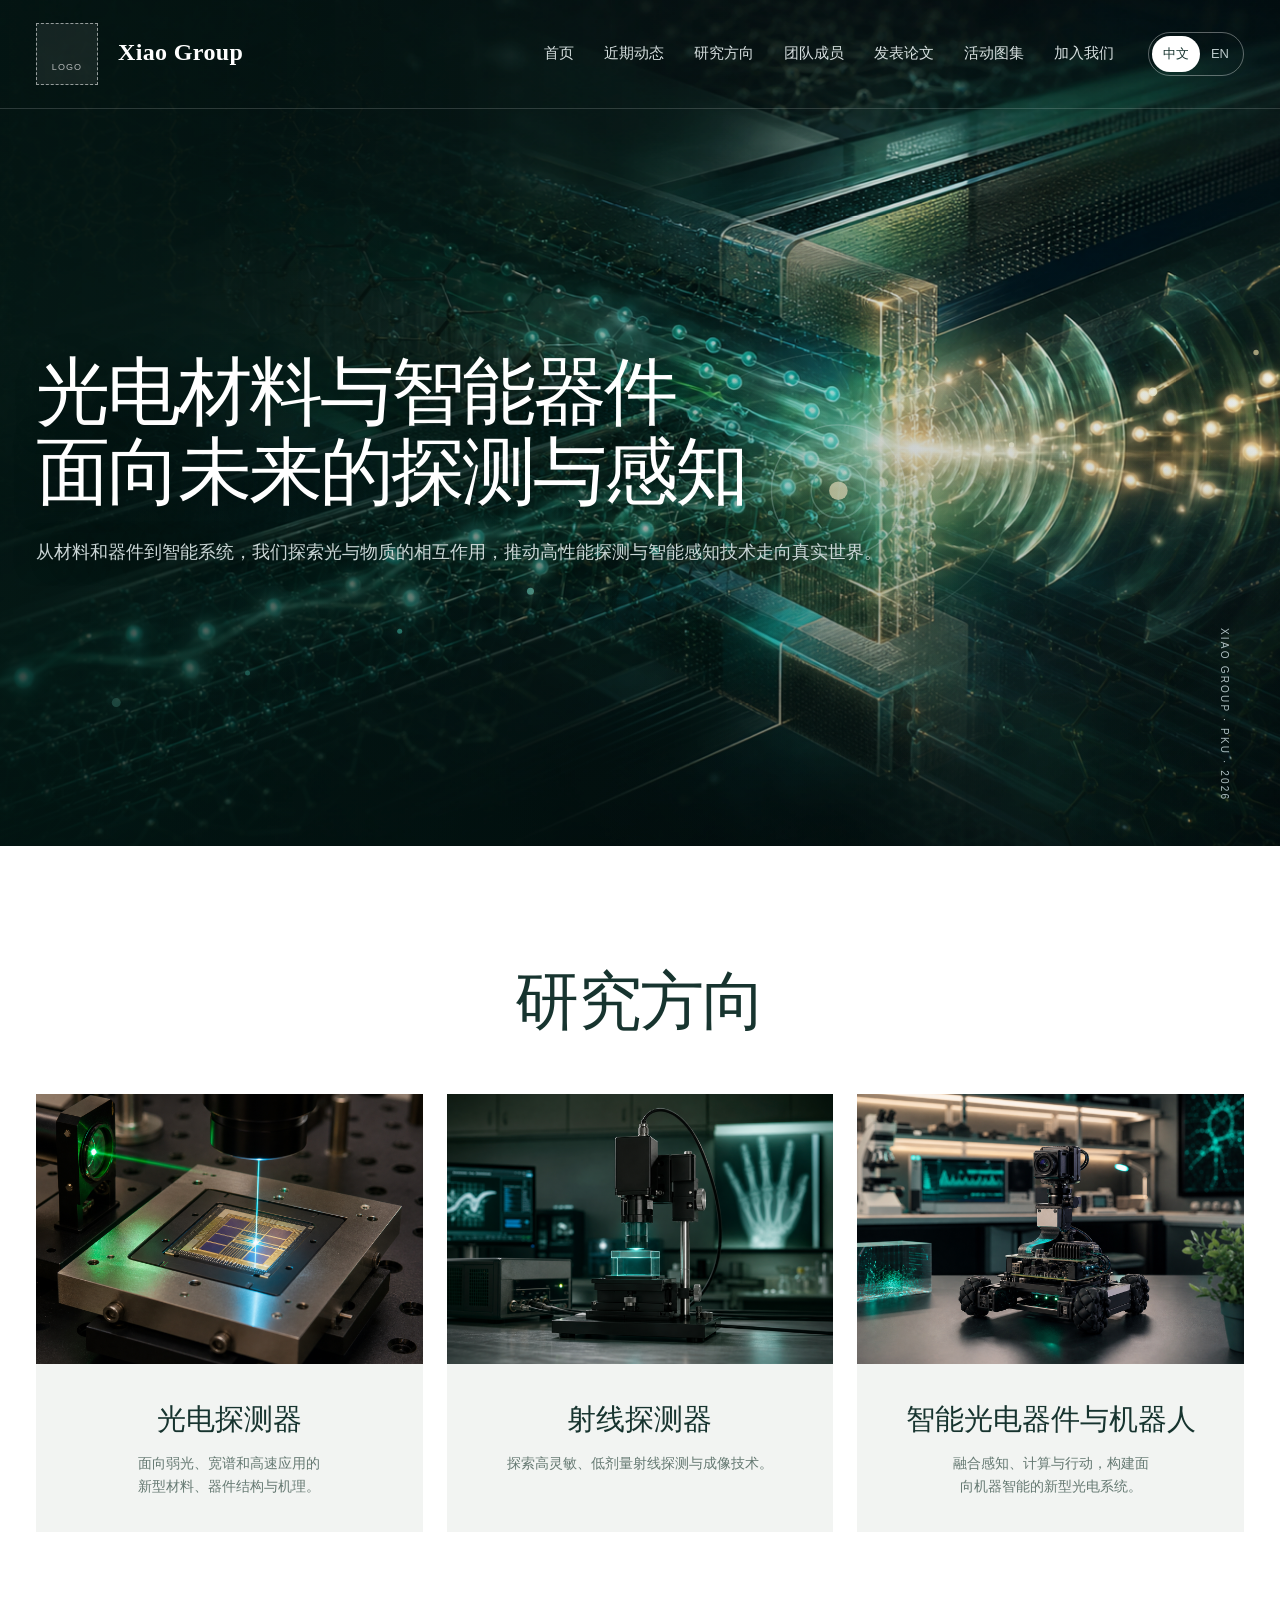
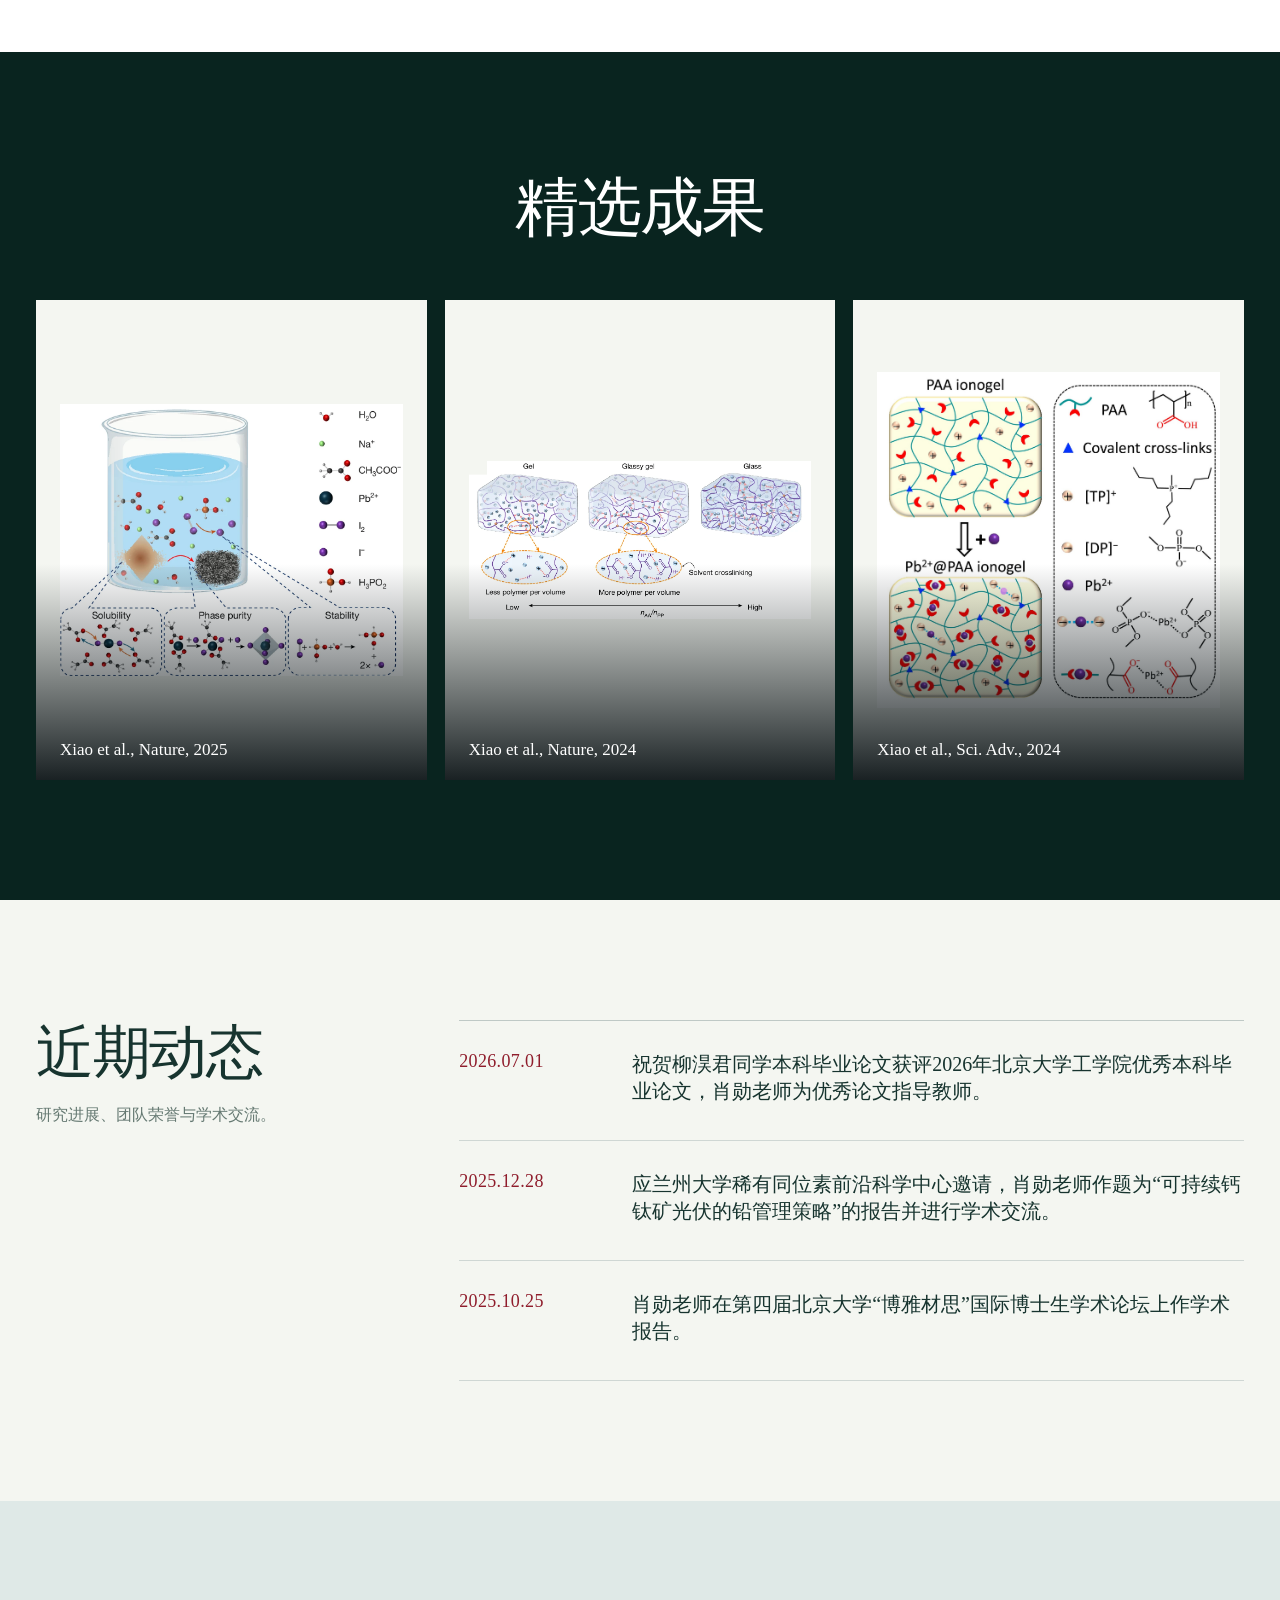
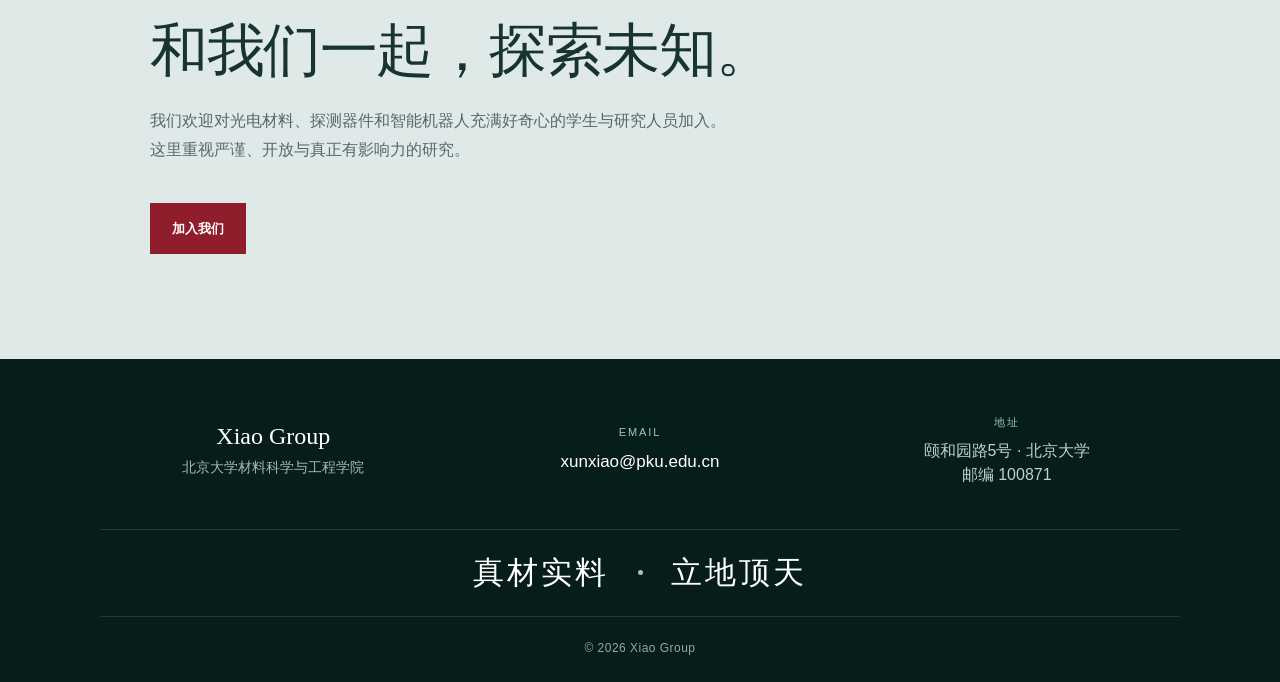
==== index.html @ c68e8c78 "Add files via upload Initial website publish" ====
<!doctype html>
<html lang="zh-CN" data-lang="zh">
<head>
  <meta charset="utf-8">
  <meta name="viewport" content="width=device-width, initial-scale=1">
  <meta name="description" content="北京大学肖勋课题组">
  <title>北京大学肖勋课题组｜Xiao Group</title>
  <link rel="stylesheet" href="style.css">
</head>
<body class="home-page">
  <section class="hero" id="home">
    <div class="energy-hero" aria-hidden="true">
      <div class="energy-hero-bg"></div>
      <canvas class="energy-animation" id="energyAnimation"></canvas>
    </div>
    <header><div class="wrap nav">
      <a class="brand" href="#home"><span class="mark">X</span><span><strong>Xiao Group</strong><small>Peking University</small></span></a>
      <nav id="nav" aria-label="主导航"></nav>
      <div class="lang" role="group" aria-label="语言选择"><button type="button" data-language="zh">中文</button><button type="button" data-language="en">EN</button></div>
    </div></header>
    <div class="wrap hero-content"><div><h1 id="heroTitle"></h1><p class="hero-copy" id="heroCopy"></p></div></div>
    <span class="hero-index">XIAO GROUP · PKU · 2026</span>
  </section>

  <main>
    <section class="section research" id="research"><div class="wrap"><div class="section-head"><h2 id="researchHeading"></h2></div><div class="research-grid" id="researchGrid"></div></div></section>
    <section class="section featured" id="publications"><div class="wrap"><div class="section-head"><h2 id="publicationHeading"></h2></div><div class="paper-grid" id="paperGrid"></div></div></section>
    <section class="section news" id="news"><div class="wrap news-layout"><div><h2 id="newsHeading"></h2><p class="muted" id="newsIntro"></p></div><div class="news-list" id="newsList"></div></div></section>
    <section class="join" id="join"><div class="wrap join-inner"><h2 id="joinHeading"></h2><p id="joinCopy"></p><a class="button red" href="join.html" id="joinLink"></a></div></section>
  </main>

  <footer id="contact"></footer>
  <script src="content.js"></script>
  <script src="main.js"></script>
  <script src="energy-flow.js"></script>
</body>
</html>
---- style.css ----
:root{--ink:#17342f;--muted:#657972;--paper:#f4f6f1;--white:#fff;--red:#8f1d2c;--cyan:#9ac9b9;--line:#d4ded8;--dark:#09241f;--serif:"Noto Serif SC","Songti SC",Georgia,serif;--sans:Inter,"Helvetica Neue","Noto Sans SC","Microsoft YaHei",sans-serif}
*{box-sizing:border-box}html{scroll-behavior:smooth}body{margin:0;background:var(--paper);color:var(--ink);font-family:var(--sans);line-height:1.65}a{color:inherit;text-decoration:none}button{font:inherit}img{display:block;width:100%}.wrap{width:min(1380px,calc(100% - 96px));margin:auto}.hero{min-height:94vh;color:#fff;position:relative;display:flex;flex-direction:column;overflow:hidden;background:var(--dark)}.hero:before{content:"";position:absolute;inset:0;background:linear-gradient(90deg,rgba(3,12,15,.96),rgba(3,12,15,.7) 45%,rgba(3,12,15,.16) 78%),linear-gradient(0deg,rgba(3,12,15,.65),transparent 54%),url("assets/index-bg.jpg") center/cover no-repeat;transform:scale(1.02)}header{position:relative;z-index:3;border-bottom:1px solid rgba(255,255,255,.16)}.nav{height:92px;display:flex;align-items:center;gap:38px}.brand{margin-right:auto;display:flex;align-items:center;gap:14px}.mark{width:40px;height:40px;border:1px solid rgba(255,255,255,.5);display:grid;place-items:center;font:700 18px var(--serif)}.brand strong{font:600 20px var(--serif)}.brand small{display:block;font-size:10px;letter-spacing:.2em;color:#b9c8ca;text-transform:uppercase}nav{display:flex;gap:24px}nav a{font-size:13px;color:#d8e1e1}.lang{display:flex;border:1px solid rgba(255,255,255,.35);border-radius:30px;padding:3px}.lang button{border:0;background:none;color:#bac9ca;padding:6px 10px;border-radius:30px;cursor:pointer;font-size:12px}.lang button.active{background:#fff;color:var(--ink)}:focus-visible{outline:3px solid var(--cyan);outline-offset:3px}.hero-content{position:relative;z-index:2;flex:1;display:flex;align-items:center;padding:80px 0 105px}.eyebrow,.kicker{text-transform:uppercase;letter-spacing:.2em;font-size:11px;color:var(--cyan);font-weight:700}h1{font:500 clamp(54px,6vw,98px)/1.04 var(--serif);letter-spacing:-.04em;margin:24px 0;max-width:1000px}.hero-copy{max-width:650px;color:#cbd7d7;font-size:17px}.actions{display:flex;gap:28px;align-items:center;margin-top:40px}.button{display:inline-flex;padding:15px 22px;font-size:13px;font-weight:700}.button.light{background:#fff;color:var(--ink)}.button.red{background:var(--red);color:#fff}.text-link{font-size:13px;border-bottom:1px solid}.hero-index{position:absolute;right:48px;bottom:45px;z-index:2;writing-mode:vertical-rl;font-size:10px;letter-spacing:.22em;color:#aebfc1}.section{padding:120px 0}.section-head{display:grid;grid-template-columns:1fr 2fr;gap:70px;margin-bottom:55px}.section-head h2,.news h2,.join h2{font:500 clamp(38px,4.5vw,66px)/1.14 var(--serif);letter-spacing:-.025em;margin:0}.research{background:#fff}.research-grid{display:grid;grid-template-columns:repeat(3,1fr);gap:22px}.research-card{background:#f2f4f2;overflow:hidden}.research-card img{height:230px;object-fit:cover;transition:transform .45s}.research-card:hover img{transform:scale(1.04)}.research-card div{padding:28px}.research-card span{font-size:12px;color:var(--red)}.research-card h3{font:500 25px var(--serif);margin:15px 0 10px}.research-card p{color:var(--muted);font-size:14px}.featured{background:#0b1b20;color:#fff}.paper-grid{display:flex;gap:18px;height:480px}.paper{position:relative;flex:1;min-width:0;overflow:hidden;background:#15272c;transition:flex .55s cubic-bezier(.2,.7,.2,1)}.paper:hover,.paper:focus{flex:1.75}.paper img{height:100%;object-fit:cover;transition:transform .55s,filter .55s;filter:saturate(.78)}.paper:hover img,.paper:focus img{transform:scale(1.055);filter:saturate(1)}.paper:after{content:"";position:absolute;inset:55% 0 0;background:linear-gradient(transparent,rgba(2,10,13,.9))}.paper p{position:absolute;z-index:2;left:24px;right:24px;bottom:20px;margin:0;font:500 17px var(--serif);color:#fff}.news{background:var(--paper)}.news-layout{display:grid;grid-template-columns:.82fr 1.6fr;gap:100px}.muted,.news-item p{color:var(--muted)}.news-list{border-top:1px solid #bfc9c6}.news-item{display:grid;grid-template-columns:145px 1fr 24px;gap:28px;padding:30px 0;border-bottom:1px solid #cfd7d4}.news-item time{color:var(--red);font:500 22px var(--serif);letter-spacing:.02em}.news-item h3{font:500 20px var(--serif);margin:0 0 5px}.news-item p{margin:0;font-size:13px}.join{background:#dfe9e7}.join-inner{padding:105px 0;max-width:980px;margin:auto}.join h2{margin:12px 0 22px}.join-inner>p:not(.kicker){max-width:760px;color:#53696d}.join .button{margin-top:22px}footer{background:#061216;color:#aebdbf;padding:60px 0 30px}.footer-grid{display:grid;grid-template-columns:1.4fr 1fr;gap:80px}.footer-grid h3{color:#fff;font:500 22px var(--serif)}.footer-bottom{border-top:1px solid #243337;margin-top:45px;padding-top:22px;font-size:11px}
@media(max-width:1050px){.wrap{width:min(100% - 44px,900px)}nav a{display:none}.section-head,.news-layout{grid-template-columns:1fr;gap:24px}.research-grid{grid-template-columns:1fr}.paper-grid{height:auto;display:grid;grid-template-columns:1fr}.paper{height:380px}.join-inner{width:min(100% - 44px,900px)}.hero-index{display:none}}
@media(max-width:650px){.wrap{width:calc(100% - 34px)}.brand small{display:none}.brand strong{font-size:16px}.mark{width:34px;height:34px}h1{font-size:46px}.section{padding:78px 0}.research-card img{height:200px}.news-item{grid-template-columns:95px 1fr}.news-item>span{display:none}.news-item time{font-size:18px}.footer-grid{grid-template-columns:1fr}.join-inner{width:calc(100% - 34px);padding:78px 0}}
@media(prefers-reduced-motion:reduce){*{scroll-behavior:auto!important;transition:none!important}}

/* Shared inner pages */
[data-en]{display:none}html[data-lang="en"] [data-zh]{display:none}html[data-lang="en"] [data-en]{display:initial}.inner-header{background:var(--dark);color:#fff;border-bottom:1px solid rgba(255,255,255,.13)}.page-hero{min-height:520px;color:#fff;display:flex;align-items:end;padding:100px 0 85px;background:linear-gradient(90deg,rgba(4,27,23,.96),rgba(4,27,23,.58)),var(--hero-image) center/cover}.page-hero h1{font-size:clamp(62px,8vw,120px);margin:15px 0}.page-hero p:last-child{max-width:700px;color:#d3dfd9;font-size:17px}.research-hero{--hero-image:url('assets/research-bg.jpg')}.members-hero{--hero-image:url('assets/xx.jpg')}.publications-hero{--hero-image:url('assets/papers-bg.jpg')}.research-detail{background:#fff}.research-detail article{display:grid;grid-template-columns:1fr 1fr;min-height:620px}.research-detail article:nth-child(even) .detail-image{order:2}.detail-image{overflow:hidden}.detail-image img{height:100%;object-fit:cover;transition:transform .6s}.research-detail article:hover img{transform:scale(1.035)}.detail-copy{padding:90px clamp(45px,8vw,135px);display:flex;flex-direction:column;justify-content:center}.detail-copy>span{color:var(--red);font-size:12px}.detail-copy h2{font:500 clamp(34px,4vw,58px)/1.12 var(--serif);margin:18px 0}.detail-copy p,.detail-copy li{color:var(--muted)}.detail-copy ul{padding-left:19px}.simple-footer{background:var(--dark);color:#b7c7c1;padding:34px 0;font-size:12px}.people-section,.publications-section{padding:110px 0;background:var(--paper)}.pi-card{margin-top:25px;display:grid;grid-template-columns:360px 1fr;background:#fff}.pi-card img{height:430px;object-fit:cover}.pi-card>div{padding:65px}.pi-card h2{font:500 43px var(--serif);margin:0}.pi-card h2 small{font-size:21px;color:var(--muted)}.pi-card .role{color:var(--red)}.people-group{margin-top:110px}.section-head.compact{margin-bottom:35px}.member-grid{display:grid;grid-template-columns:repeat(3,1fr);gap:22px}.member-card{background:#fff;padding-bottom:25px}.portrait-placeholder{height:260px;background:linear-gradient(145deg,#bdd0c7,#6f9285);display:grid;place-items:center;color:#fff;font:500 60px var(--serif)}.member-card h3,.member-card p{margin-left:25px;margin-right:25px}.member-card h3{font:500 23px var(--serif);margin-bottom:2px}.member-card p{color:var(--muted);margin-top:0}.pub-toolbar{display:flex;align-items:center;justify-content:space-between;border-bottom:1px solid var(--line);padding-bottom:24px;margin-bottom:20px}.year-button{border:0;background:transparent;padding:8px 11px;color:var(--muted);cursor:pointer}.year-button.active{background:var(--dark);color:#fff}.publication-row{display:grid;grid-template-columns:42px 150px 1fr 35px;gap:28px;align-items:center;padding:28px 0;border-bottom:1px solid var(--line)}.publication-row>span{color:var(--muted);font-size:12px}.publication-row img{height:105px;object-fit:cover;background:#fff}.publication-row h2{font:500 20px/1.4 var(--serif);margin:4px 0}.publication-row p{font-size:12px;color:var(--muted);margin:3px 0}.publication-row .pub-journal{color:var(--red);text-transform:none}.pub-arrow{font-size:22px}
@media(max-width:900px){.research-detail article{grid-template-columns:1fr}.research-detail article:nth-child(even) .detail-image{order:0}.detail-image{height:380px}.pi-card{grid-template-columns:1fr}.pi-card img{height:390px}.member-grid{grid-template-columns:1fr 1fr}.publication-row{grid-template-columns:35px 110px 1fr}.pub-arrow{display:none}}
@media(max-width:600px){.page-hero{min-height:430px;padding:70px 0 50px}.page-hero h1{font-size:58px}.detail-copy{padding:55px 24px}.detail-image{height:280px}.pi-card>div{padding:35px 25px}.member-grid{grid-template-columns:1fr}.publication-row{grid-template-columns:1fr}.publication-row>span{display:none}.publication-row img{height:190px}.pub-toolbar{align-items:flex-start;gap:15px;flex-direction:column}}

.pi-card,.member-card{transition:transform .3s,box-shadow .3s}.pi-card:hover,.member-card:hover{transform:translateY(-4px);box-shadow:0 18px 45px rgba(9,36,31,.12)}.profile-link{display:block;margin:18px 25px 0;color:var(--red);font-size:12px}.pi-card .profile-link{margin-left:0}.profile-page{min-height:75vh;background:var(--paper);padding:55px 0 110px}.back-link{display:inline-block;margin-bottom:45px;color:var(--muted);font-size:13px}.profile-lead{display:grid;grid-template-columns:420px 1fr;background:#fff;min-height:520px}.profile-lead>div:first-child>img,.profile-placeholder{height:100%;min-height:520px;object-fit:cover}.profile-placeholder{display:grid;place-items:center;background:linear-gradient(145deg,#bdd0c7,#577d70);color:#fff;font:500 90px var(--serif)}.profile-lead>div:last-child{padding:85px;display:flex;flex-direction:column;justify-content:center}.profile-lead h1{color:var(--ink);font-size:clamp(55px,7vw,95px);margin:12px 0 0}.profile-en{font:500 25px var(--serif);color:var(--muted);margin:0 0 30px}.profile-role{color:var(--red)}.profile-sections{margin-top:35px}.profile-sections article{display:grid;grid-template-columns:70px 260px 1fr;gap:30px;padding:48px 0;border-bottom:1px solid var(--line)}.profile-sections article>span{font-size:12px;color:var(--red)}.profile-sections h2{font:500 26px var(--serif);margin:0}.profile-sections article>div{color:var(--muted)}
@media(max-width:850px){.profile-lead{grid-template-columns:1fr}.profile-lead>div:first-child>img,.profile-placeholder{height:420px;min-height:0}.profile-lead>div:last-child{padding:50px}.profile-sections article{grid-template-columns:45px 1fr}.profile-sections article>div{grid-column:2}}
@media(max-width:550px){.profile-lead>div:last-child{padding:35px 24px}.profile-lead h1{font-size:55px}.profile-sections article{grid-template-columns:1fr;gap:10px}.profile-sections article>div{grid-column:auto}}

/* Publications */
.year-jump{position:sticky;top:0;z-index:8;display:flex!important;justify-content:flex-end;gap:8px;flex-wrap:wrap;padding:18px 0 22px;margin-bottom:55px;background:rgba(244,246,241,.95);backdrop-filter:blur(10px);border-bottom:1px solid var(--line)}.year-jump a{display:block!important;padding:8px 13px;color:var(--muted);font-size:15px;font-weight:500}.year-jump a:hover,.year-jump a:focus-visible{background:var(--dark);color:#fff}.publication-year{scroll-margin-top:95px;margin-bottom:100px}.publication-year>header{display:flex;align-items:end;justify-content:flex-start;padding-bottom:22px;border-bottom:2px solid var(--ink)}.publication-year>header h2{font:500 clamp(38px,5vw,62px)/1 var(--serif);margin:0;color:var(--ink)}.publication-row{display:grid;grid-template-columns:minmax(320px,430px) 1fr;gap:52px;align-items:center;min-height:360px;margin:18px 0;padding:34px;border:1px solid transparent;background:transparent;transition:transform .28s,box-shadow .28s,background .28s,border-color .28s}.publication-row:hover,.publication-row:focus-visible{transform:translateY(-6px) scale(1.012);background:rgba(255,255,255,.55);border-color:var(--line);box-shadow:0 22px 55px rgba(9,36,31,.12)}.publication-image{height:320px;min-width:0;padding:10px;display:flex;align-items:center;justify-content:center;background:var(--paper)}.publication-image img{display:block;width:100%;height:100%;max-width:100%;max-height:100%;margin:0;object-fit:scale-down;object-position:center}.publication-copy{align-self:center}.publication-row h2{font:500 26px/1.42 var(--serif);margin:0 0 20px}.publication-row .pub-authors{font-size:14px;line-height:1.8;color:var(--muted);margin:0 0 14px}.publication-row .pub-journal{font-size:14px;color:var(--red);font-weight:600;margin:0}
.scholar-summary{display:grid;grid-template-columns:250px minmax(0,720px);justify-content:center;align-items:stretch;gap:34px;padding:48px 0;margin-bottom:10px;border-bottom:1px solid var(--line)}.scholar-summary>a{min-height:82px;padding:20px 24px;background:var(--dark);color:#fff;font:500 23px/1.25 var(--serif);display:flex;align-items:center;justify-content:space-between;white-space:nowrap;transition:transform .25s,background .25s}.scholar-summary>a:hover,.scholar-summary>a:focus-visible{transform:translateY(-4px);background:#123b33}.scholar-summary>a span{color:var(--cyan);font-size:18px;transition:transform .25s}.scholar-summary>a:hover span{transform:translate(4px,-4px)}.scholar-metrics{display:grid;grid-template-columns:repeat(3,max-content);justify-content:center;align-items:center;gap:8px}.scholar-metrics p{min-height:82px;margin:0;padding:14px 22px;display:flex;align-items:baseline;justify-content:flex-start;gap:12px}.scholar-metrics strong{font:600 clamp(22px,2.2vw,31px) var(--sans);color:var(--red);letter-spacing:-.03em}.scholar-metrics span{font:500 clamp(18px,2vw,26px) var(--serif);color:var(--ink);text-transform:lowercase}
@media(max-width:950px){.publication-row{grid-template-columns:280px 1fr;gap:32px}.publication-image{height:280px}}
@media(max-width:850px){.scholar-summary{grid-template-columns:220px 1fr;gap:18px}.scholar-metrics p{padding:12px}}
@media(max-width:650px){.year-jump{justify-content:flex-start;position:static}.publication-year{scroll-margin-top:20px}.publication-row{grid-template-columns:1fr;padding:22px;margin:12px 0}.publication-row:hover,.publication-row:focus-visible{transform:translateY(-3px)}.publication-image{height:310px;padding:8px}.publication-row h2{font-size:20px}.scholar-summary{grid-template-columns:1fr}.scholar-summary>a{min-height:72px}.scholar-metrics{grid-template-columns:repeat(3,1fr);gap:5px}.scholar-metrics p{min-height:72px;padding:10px;justify-content:center}}

/* Group life gallery */
.gallery-hero{--hero-image:url('assets/index-bg.jpg')}.gallery-section{padding:110px 0 130px;background:var(--paper)}.gallery-grid{display:grid;grid-template-columns:repeat(3,minmax(0,1fr));gap:65px 26px}.gallery-card{min-width:0}.gallery-photo{aspect-ratio:4/3;position:relative;overflow:hidden;display:flex;align-items:flex-end;padding:24px;background:linear-gradient(145deg,#365f55,#9bb8aa);transition:transform .45s}.gallery-photo:before{content:"";position:absolute;width:58%;height:58%;right:-8%;top:-10%;border-radius:50%;background:rgba(255,255,255,.13)}.gallery-photo:after{content:"";position:absolute;width:38%;height:38%;left:10%;bottom:12%;border:1px solid rgba(255,255,255,.24);transform:rotate(18deg)}.gallery-photo span{position:relative;z-index:2;color:rgba(255,255,255,.72);font-size:10px;letter-spacing:.22em}.tone-2{background:linear-gradient(145deg,#183d37,#6d978a)}.tone-3{background:linear-gradient(145deg,#7e302e,#c68c70)}.tone-4{background:linear-gradient(145deg,#2e4b46,#a2aea4)}.tone-5{background:linear-gradient(145deg,#6c795a,#b8b596)}.tone-6{background:linear-gradient(145deg,#1d4741,#789f93)}.gallery-card:hover .gallery-photo{transform:translateY(-5px)}.gallery-copy{padding:25px 4px 0}.gallery-copy time{font-size:10px;letter-spacing:.18em;color:var(--red)}.gallery-copy h2{font:500 25px/1.3 var(--serif);margin:10px 0}.gallery-copy p{margin:0;color:var(--muted);font-size:14px;line-height:1.75}
@media(max-width:900px){.gallery-grid{grid-template-columns:repeat(2,1fr)}}
@media(max-width:600px){.gallery-section{padding:75px 0 95px}.gallery-grid{grid-template-columns:1fr;gap:50px}.gallery-copy h2{font-size:23px}}

/* Join us */
.page-hero.join-hero{background-color:#0b2a24;background-image:linear-gradient(90deg,rgba(4,27,23,.6) 0%,rgba(4,27,23,.32) 43%,rgba(4,27,23,.04) 72%,transparent 100%),url('assets/join-boya-hero-v3.png');background-size:cover;background-position:center;background-repeat:no-repeat}.recruit-brief{padding:95px 0;background:var(--paper)}.recruit-layout{display:grid;grid-template-columns:.82fr 1.45fr;gap:95px}.recruit-layout aside h2,.join-details h2{font:500 clamp(35px,4vw,56px)/1.18 var(--serif);margin:15px 0 20px}.recruit-layout aside>p:last-of-type{color:var(--muted)}.compact-values{display:flex;flex-wrap:wrap;gap:9px;margin-top:30px}.compact-values span{padding:9px 14px;background:#e2ebe6;border:1px solid #c9d8d1;color:var(--ink);font:500 14px var(--serif);transition:background .2s,border-color .2s}.compact-values span:hover{background:#d4e3dc;border-color:#acc4b9}.position-list{border-top:2px solid var(--ink)}.position-list article{display:grid;grid-template-columns:55px 1fr;gap:20px;padding:30px 0;border-bottom:1px solid var(--line)}.position-list article>span{font-size:11px;color:var(--red)}.position-list h3{font:500 25px var(--serif);margin:0 0 8px}.position-list p{margin:0;color:var(--muted);font-size:14px}.join-details{padding:90px 0;background:#fff}.details-layout{display:grid;grid-template-columns:1fr 1fr;gap:90px}.join-details ul,.join-details ol{margin:30px 0 0;padding:0;list-style:none;border-top:1px solid var(--line)}.join-details li{padding:16px 0;border-bottom:1px solid var(--line);color:var(--muted)}
@media(max-width:900px){.recruit-layout,.details-layout{grid-template-columns:1fr;gap:50px}}
@media(max-width:600px){.recruit-brief,.join-details{padding:70px 0}.compact-values{gap:7px}.compact-values span{padding:8px 12px;font-size:13px}}
.hero-credit{position:absolute;right:18px;bottom:12px;color:rgba(255,255,255,.62);font-size:9px;letter-spacing:.06em;z-index:2}

/* News archive */
.news-hero{--hero-image:url('assets/index-bg.jpg')}.news-archive{padding:95px 0 130px;background:var(--paper)}.archive-head{display:flex;align-items:center;justify-content:space-between;padding-bottom:24px;border-bottom:2px solid var(--ink)}.archive-head p{margin:0}.archive-head>p:last-child{font-size:12px;color:var(--muted)}.archive-list article{display:grid;grid-template-columns:145px 1fr;gap:55px;padding:36px 0;border-bottom:1px solid var(--line);transition:padding .25s,background .25s}.archive-list article:hover{padding-left:18px;padding-right:18px;background:rgba(255,255,255,.5)}.archive-list time{display:flex;align-items:baseline;gap:12px;color:var(--red)}.archive-list time b{font:500 39px var(--serif)}.archive-list time span{font-size:11px;letter-spacing:.08em}.archive-list h2{font:500 clamp(21px,2.2vw,29px)/1.35 var(--serif);margin:0 0 8px}.archive-list article p{margin:0;color:var(--muted);font-size:14px}
@media(max-width:650px){.news-archive{padding:70px 0 90px}.archive-list article{grid-template-columns:1fr;gap:10px;padding:28px 0}.archive-list article:hover{padding-left:0;padding-right:0}.archive-list time b{font-size:31px}.archive-head>p:last-child{display:none}}

/* Unified site header and footer */
.wrap{width:min(1480px,calc(100% - 72px))}.nav{height:108px;gap:34px}.brand{gap:20px}.mark{width:62px;height:62px;border:1px dashed rgba(255,255,255,.55);font-size:0;background:rgba(255,255,255,.07);position:relative;flex:0 0 auto}.mark:after{content:'LOGO';font:500 9px var(--sans);letter-spacing:.12em;color:rgba(255,255,255,.68)}.brand strong{font-size:24px;letter-spacing:.015em}.brand small{display:none!important}nav{gap:30px}nav a{font-size:14.5px;font-weight:500}.lang button{font-size:13px;padding:7px 11px}
.site-footer{background:#061d19;color:#c2d0ca;padding:54px 0 24px}.site-footer-main{width:min(1080px,calc(100% - 34px));display:grid;grid-template-columns:repeat(3,minmax(0,1fr));gap:20px;align-items:center;place-items:center;text-align:center;margin-inline:auto}.site-footer-main>*{width:100%;text-align:center}.footer-brand strong{display:block;color:#fff;font:500 24px var(--serif)}.footer-brand small{display:block;margin-top:7px;color:#a7b9b2;font-size:14px;line-height:1.45}.footer-contact>span,.footer-address>span{display:block;color:var(--cyan);font-size:11px;letter-spacing:.17em;margin-bottom:7px}.footer-contact a{color:#fff;font-size:17px}.footer-address p{margin:0;font-size:16px;line-height:1.5;white-space:nowrap}.footer-motto{max-width:1080px;display:flex;align-items:center;justify-content:center;gap:28px;margin-top:42px;padding:22px 0;border-top:1px solid rgba(255,255,255,.12);border-bottom:1px solid rgba(255,255,255,.12)}.footer-motto strong{font:500 clamp(20px,2.4vw,34px) var(--serif);letter-spacing:.1em;color:#fff}.footer-motto i{width:5px;height:5px;border-radius:50%;background:var(--cyan)}.footer-legal{max-width:1080px;display:flex;justify-content:center;text-align:center;padding-top:22px;color:#92aaa1;font-size:12px;letter-spacing:.04em}.footer-logo{display:none}.lang button{background:transparent!important;color:#bac9ca!important}.lang button.active{background:transparent!important;color:#bac9ca!important}html[data-lang="zh"] .lang button[data-language="zh"],html[data-lang="en"] .lang button[data-language="en"]{background:#fff!important;color:var(--ink)!important}
@media(max-width:1150px){.nav{height:94px}.mark{width:52px;height:52px}nav{gap:18px}nav a{font-size:13px}}
@media(max-width:950px){.site-footer-main{grid-template-columns:1fr 1fr}.site-footer-main .footer-address{grid-column:1/-1}}
@media(max-width:760px){.wrap{width:calc(100% - 34px)}.nav{height:82px}.mark{width:44px;height:44px}.brand strong{font-size:18px}.site-footer-main{grid-template-columns:1fr;gap:25px}.site-footer-main .footer-address{grid-column:auto}.footer-address p{font-size:15px;white-space:normal}.footer-contact a{font-size:16px}.footer-motto{gap:15px}.footer-motto strong{font-size:19px}}

/* Homepage refinement */
.home-page .hero-content{padding-top:65px}.home-page .hero-content>div{width:min(1120px,100%)}.home-page h1{max-width:1120px;font-size:clamp(54px,5.8vw,90px);line-height:1.08;text-wrap:balance}.home-page .hero-copy{max-width:880px;font-size:18px;line-height:1.8;text-wrap:balance}.home-page .section-head .kicker,.home-page .join .kicker{display:none}.home-page .section-head{grid-template-columns:1fr;margin-bottom:55px}.home-page .section-head h2{max-width:950px}.home-page .research-grid{gap:24px}.home-page .research-card{text-align:center}.home-page .research-card img{height:270px;object-fit:contain;background:var(--paper);padding:16px}.home-page .research-card div{padding:30px 25px 34px}.home-page .research-card div>span{display:none}.home-page .research-card h3{font-size:29px;margin:6px auto 12px;text-wrap:balance}.home-page .research-card p{max-width:340px;margin:0 auto;text-wrap:balance}.home-page .featured{background:var(--dark)}.home-page .paper{background:var(--paper)}.home-page .paper img{object-fit:contain;background:var(--paper);padding:24px;filter:none}.home-page .paper:hover img,.home-page .paper:focus img{transform:scale(1.025);filter:none}.home-page .news-layout{grid-template-columns:.7fr 1.7fr}.home-page .news-item{grid-template-columns:145px 1fr;transition:transform .25s,background .25s}.home-page .news-item:hover{transform:translateY(-4px);background:rgba(255,255,255,.6)}.home-page .news-item time{font-size:18px}.home-page .join-inner>p:not(.kicker){max-width:820px;font-size:16px;line-height:1.85;text-wrap:balance}.home-page .join-inner h2{text-wrap:balance}
@media(max-width:950px){.home-page .research-card img{height:240px}}
@media(max-width:650px){.home-page h1{font-size:47px}.home-page .hero-copy{font-size:16px}.home-page .news-layout{grid-template-columns:1fr}.home-page .news-item{grid-template-columns:110px 1fr}.home-page .research-card img{height:220px}}

/* Homepage imagery, headings and alignment — final overrides */
.home-page .section-head .kicker,.home-page .news-intro>.kicker,.home-page .join .kicker{display:none}
.home-page .section-head{display:block;text-align:center}
.home-page .section-head h2{max-width:950px;margin-inline:auto;text-align:center;font-size:clamp(42px,5vw,70px)}
.home-page .research-card img{object-fit:cover;padding:0}

/* Inner-page label and research-image cleanup */
.page-hero .eyebrow{display:none}
.research-detail .detail-copy>span{display:none}
.research-detail article:nth-child(1) .detail-image{background:url('assets/research-photodetector-v2.png') center/cover no-repeat}
.research-detail article:nth-child(2) .detail-image{background:url('assets/research-radiation-v2.png') center/cover no-repeat}
.research-detail article:nth-child(3) .detail-image{background:url('assets/research-intelligent-v2.png') center/cover no-repeat}
.research-detail .detail-image img{opacity:0}
.people-section>.wrap>.kicker,.people-group .section-head.compact>.kicker{font-size:clamp(14px,1.25vw,17px);letter-spacing:.1em;color:var(--red);font-weight:600}
html:not(.lang-ready) body{visibility:hidden}
.archive-head{display:none}
.archive-list article p{display:none}
.archive-list time{font:500 18px/1.3 var(--sans);letter-spacing:.04em}
.archive-list h2{margin-bottom:0}
.gallery-copy time{font-size:12px;letter-spacing:.1em}
.home-page .news-layout>div>.kicker{display:none}
.join-copy-line{display:block}
.archive-list time{font:500 18px var(--serif);letter-spacing:.02em}
.archive-list h2{font:500 20px var(--serif);line-height:1.35}
.gallery-copy time{font-size:16px;letter-spacing:.06em;font-weight:600}
.recruit-brief .kicker,.join-details .kicker{font-size:clamp(14px,1.25vw,17px);letter-spacing:.1em;color:var(--red);font-weight:600}
.news-hero{--hero-image:url('assets/news-hero-v2.png')}
.gallery-hero{--hero-image:url('assets/gallery-hero-v2.png')}
.member-card h3{display:flex;align-items:baseline;gap:10px;flex-wrap:wrap}
.member-card h3 small{font:500 15px var(--serif);color:var(--muted)}
.profile-name{display:flex;align-items:baseline;gap:22px;flex-wrap:wrap;line-height:1.05;margin-bottom:28px!important}
.profile-name small{font:500 clamp(28px,3.2vw,44px) var(--serif);color:var(--muted);letter-spacing:-.01em}
@media(max-width:550px){.profile-name{gap:10px 15px}.profile-name small{font-size:27px}}
.team-hero{--hero-image:url('assets/team-hero-v2.png')}
.page-hero.team-hero,.page-hero.news-hero{background-image:linear-gradient(90deg,rgba(4,27,23,.38) 0%,rgba(4,27,23,.18) 40%,rgba(4,27,23,.03) 72%,transparent 100%),var(--hero-image);background-position:center;background-size:cover}

/* Homepage: bespoke optoelectronic energy-flow hero */
.home-page .hero:before{z-index:2;background:linear-gradient(90deg,rgba(3,24,20,.72) 0%,rgba(3,24,20,.44) 34%,rgba(3,24,20,.16) 65%,rgba(3,24,20,.05) 100%),linear-gradient(0deg,rgba(3,24,20,.28),transparent 58%);transform:none}
.home-page .hero:after{display:none}
.home-page .hero-content{z-index:4}
.home-page .hero-content h1,.home-page .hero-copy{text-shadow:0 2px 24px rgba(1,15,13,.55)}
.energy-hero{position:absolute;inset:0;z-index:0;overflow:hidden;background:#061b17}
.energy-hero-bg{position:absolute;inset:-2%;background:url('assets/home-energy-flow-v1.png') center/cover no-repeat;transform:scale(1.025);animation:energy-breathe 14s ease-in-out infinite alternate;will-change:transform}
.energy-animation{position:absolute;inset:0;width:100%;height:100%;z-index:1;mix-blend-mode:screen;pointer-events:none}
@keyframes energy-breathe{from{transform:scale(1.025) translate3d(0,0,0)}to{transform:scale(1.065) translate3d(-.7%,.25%,0)}}
@media(prefers-reduced-motion:reduce){.energy-hero-bg{animation:none}}
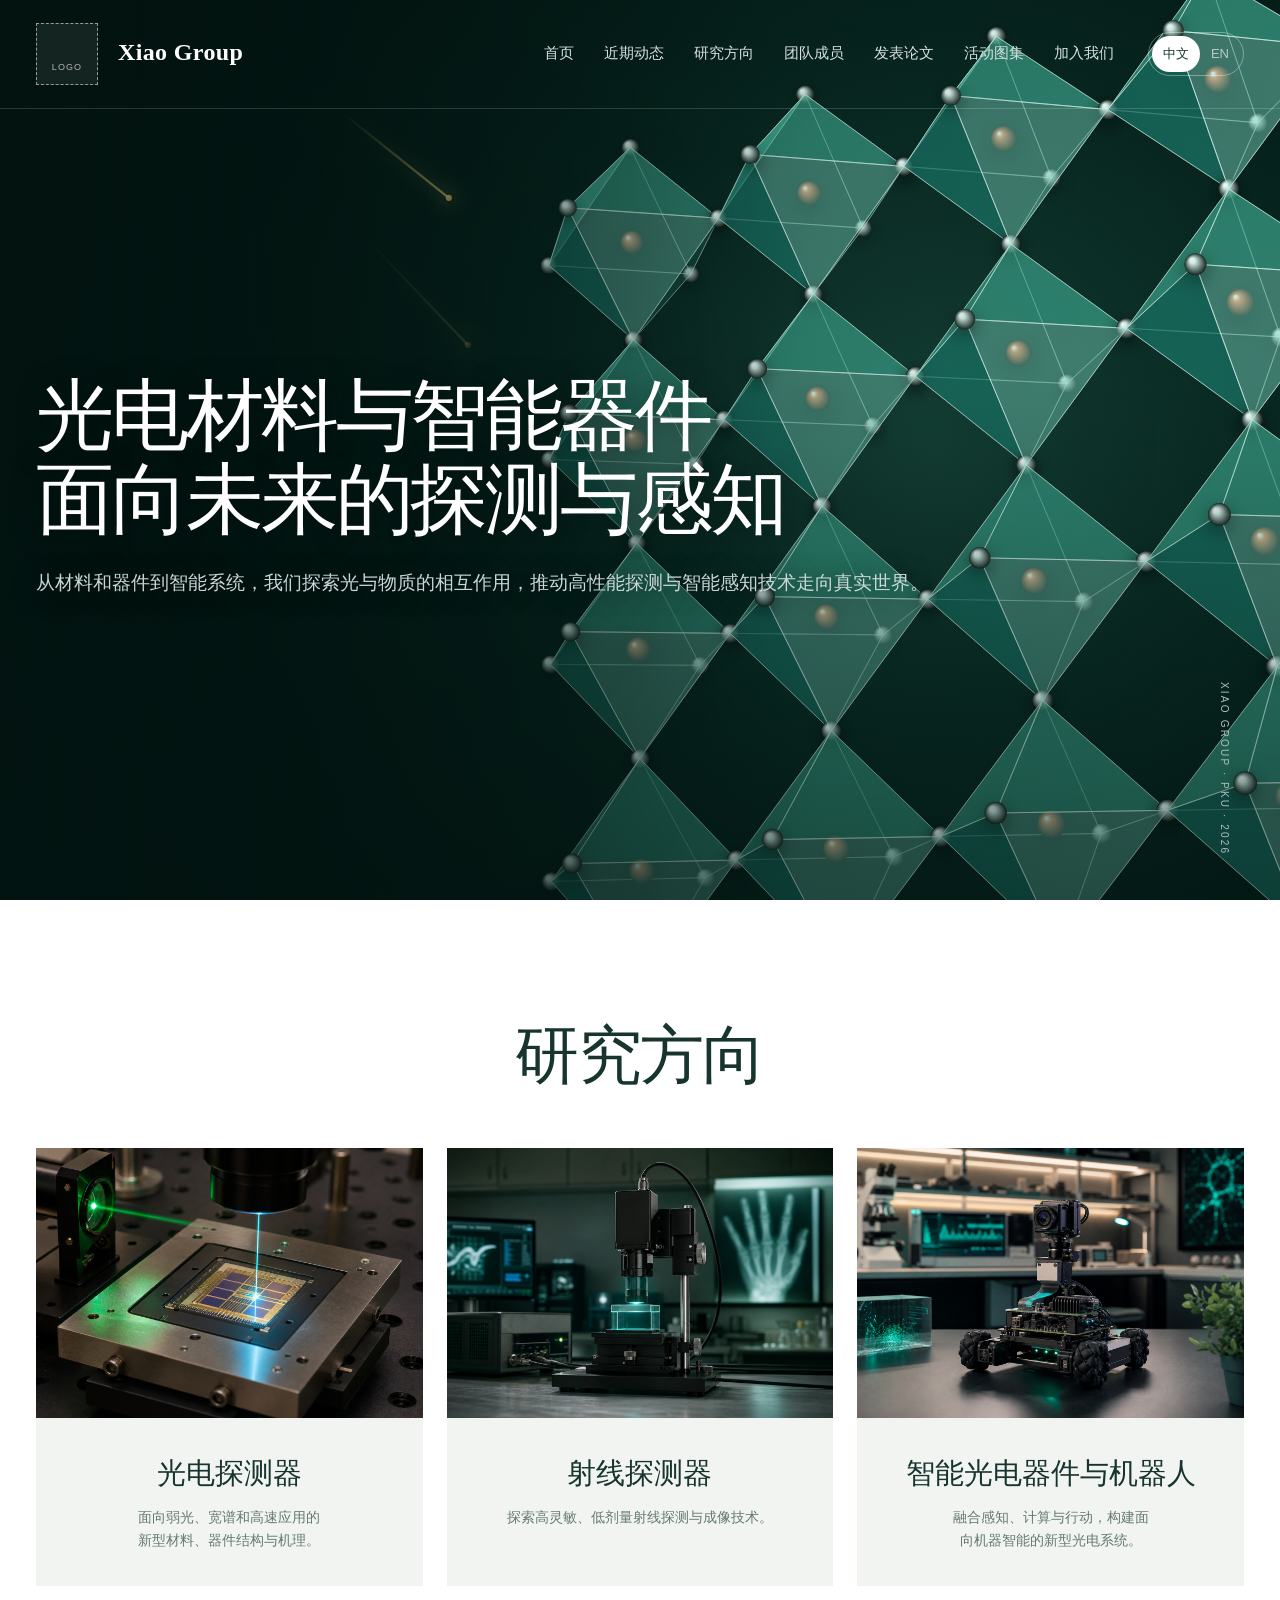
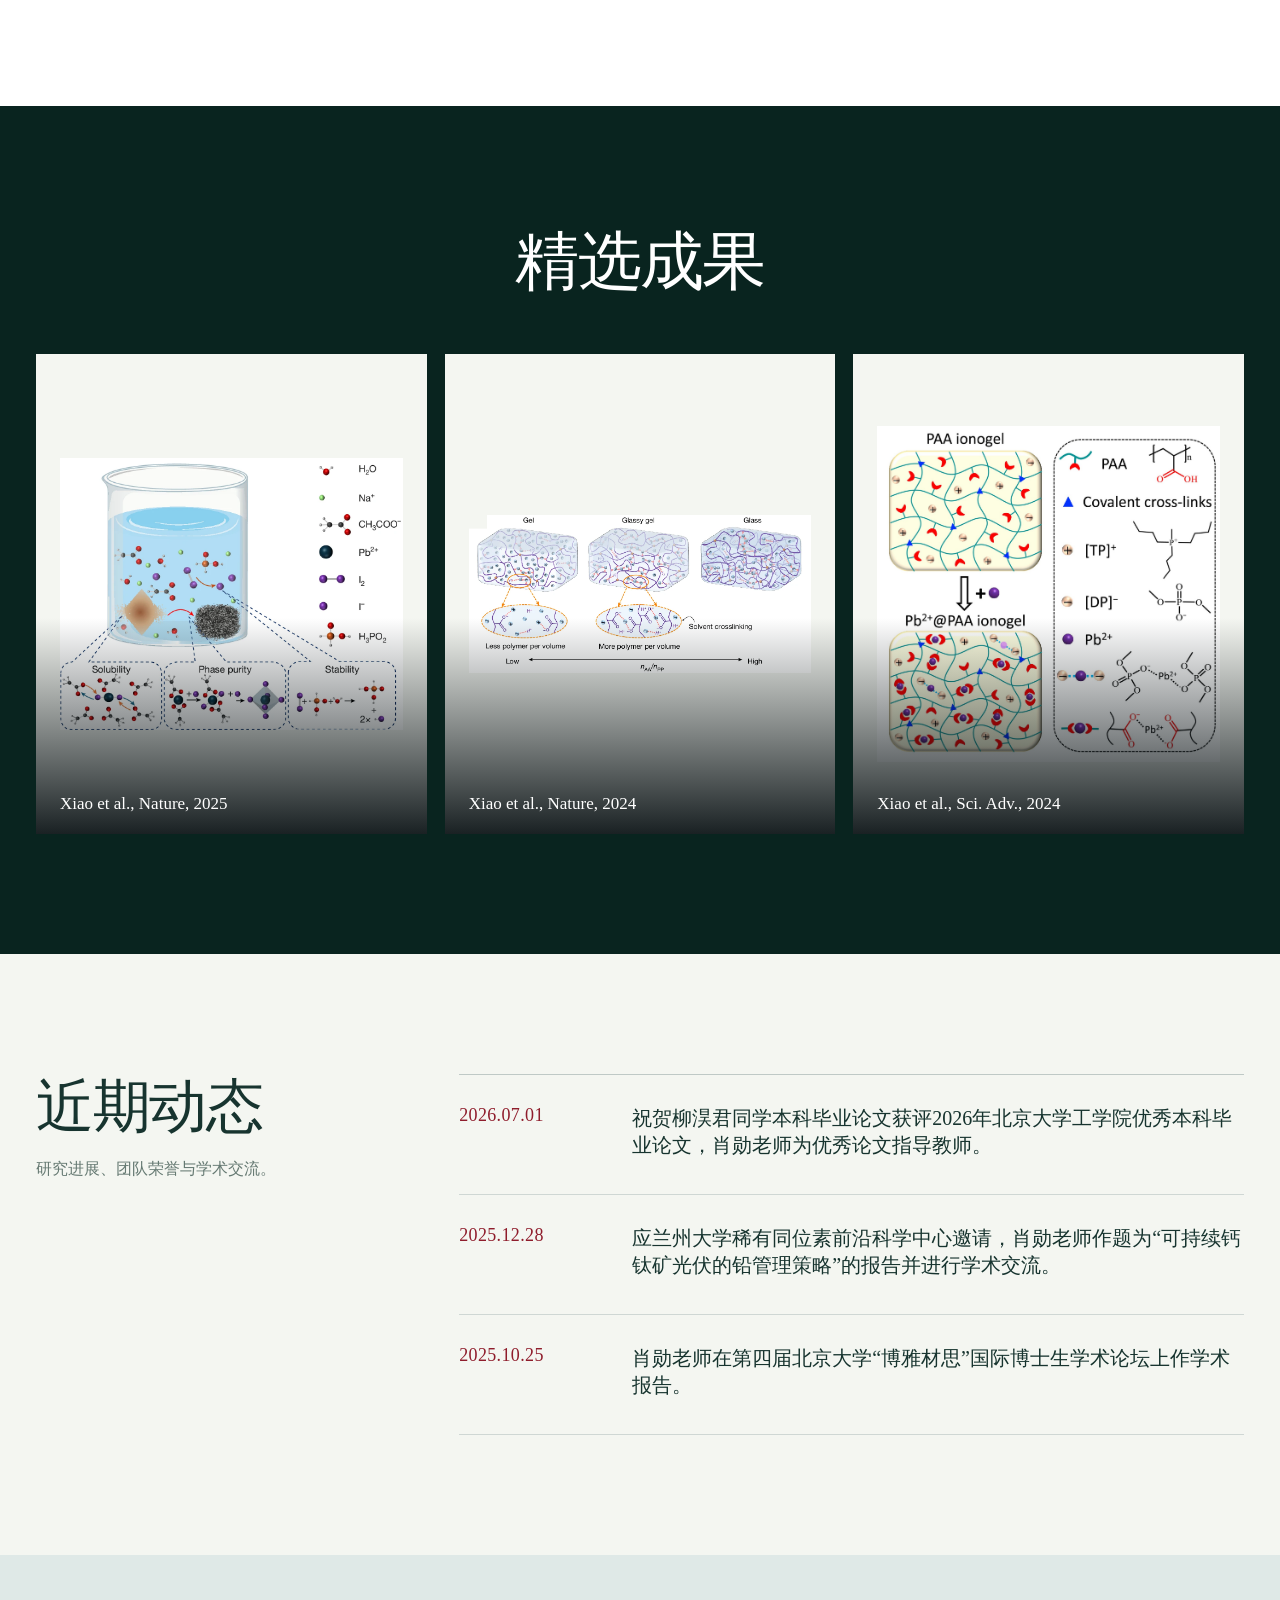
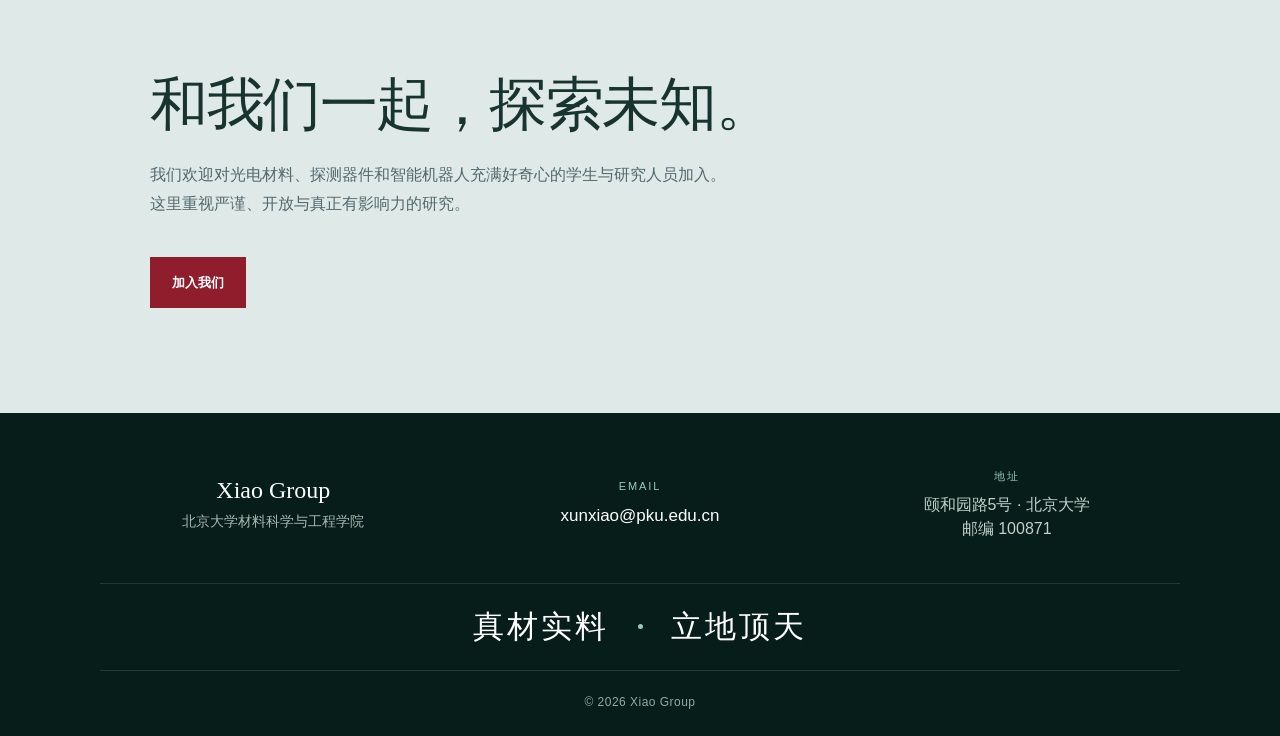
==== commit 008d69e8: "Add files via upload Upload latest website version" ====
--- a/index.html
+++ b/index.html
@@ -10,7 +10,6 @@
 <body class="home-page">
   <section class="hero" id="home">
     <div class="energy-hero" aria-hidden="true">
-      <div class="energy-hero-bg"></div>
       <canvas class="energy-animation" id="energyAnimation"></canvas>
     </div>
     <header><div class="wrap nav">
--- a/style.css
+++ b/style.css
@@ -83,13 +83,16 @@
 .team-hero{--hero-image:url('assets/team-hero-v2.png')}
 .page-hero.team-hero,.page-hero.news-hero{background-image:linear-gradient(90deg,rgba(4,27,23,.38) 0%,rgba(4,27,23,.18) 40%,rgba(4,27,23,.03) 72%,transparent 100%),var(--hero-image);background-position:center;background-size:cover}
 
-/* Homepage: bespoke optoelectronic energy-flow hero */
-.home-page .hero:before{z-index:2;background:linear-gradient(90deg,rgba(3,24,20,.72) 0%,rgba(3,24,20,.44) 34%,rgba(3,24,20,.16) 65%,rgba(3,24,20,.05) 100%),linear-gradient(0deg,rgba(3,24,20,.28),transparent 58%);transform:none}
+/* Homepage: perspective 4 x 4 AX6 octahedral lattice */
+.home-page .hero:before{z-index:2;background:linear-gradient(90deg,rgba(2,20,17,.72) 0%,rgba(2,20,17,.42) 34%,rgba(2,20,17,.12) 64%,rgba(2,20,17,.025) 100%),linear-gradient(0deg,rgba(2,20,17,.42),transparent 58%);transform:none}
 .home-page .hero:after{display:none}
 .home-page .hero-content{z-index:4}
 .home-page .hero-content h1,.home-page .hero-copy{text-shadow:0 2px 24px rgba(1,15,13,.55)}
-.energy-hero{position:absolute;inset:0;z-index:0;overflow:hidden;background:#061b17}
-.energy-hero-bg{position:absolute;inset:-2%;background:url('assets/home-energy-flow-v1.png') center/cover no-repeat;transform:scale(1.025);animation:energy-breathe 14s ease-in-out infinite alternate;will-change:transform}
-.energy-animation{position:absolute;inset:0;width:100%;height:100%;z-index:1;mix-blend-mode:screen;pointer-events:none}
-@keyframes energy-breathe{from{transform:scale(1.025) translate3d(0,0,0)}to{transform:scale(1.065) translate3d(-.7%,.25%,0)}}
-@media(prefers-reduced-motion:reduce){.energy-hero-bg{animation:none}}
+.energy-hero{position:absolute;inset:0;z-index:0;overflow:hidden;background:radial-gradient(circle at 72% 45%,#10342c 0,#07251f 34%,#031914 68%,#010e0c 100%)}
+.energy-hero:after{content:"";position:absolute;inset:0;background:radial-gradient(circle at 76% 52%,transparent 0 28%,rgba(1,12,10,.2) 66%,rgba(1,12,10,.48) 100%);pointer-events:none}
+.energy-animation{position:absolute;inset:0;width:100%;height:100%;z-index:1;pointer-events:none}
+.home-page .hero{min-height:100svh}
+.home-page h1{max-width:1180px;font-size:clamp(58px,6.1vw,98px)}
+.home-page .hero-copy{max-width:920px;font-size:19px}
+@media(max-width:760px){.home-page .hero:before{background:linear-gradient(90deg,rgba(2,20,17,.78),rgba(2,20,17,.34) 72%,rgba(2,20,17,.12)),linear-gradient(0deg,rgba(2,20,17,.5),transparent 55%)}.energy-hero{background:radial-gradient(circle at 70% 58%,#123d34 0,#07261f 42%,#021411 100%)}}
+@media(max-width:650px){.home-page h1{font-size:50px}.home-page .hero-copy{font-size:17px}}
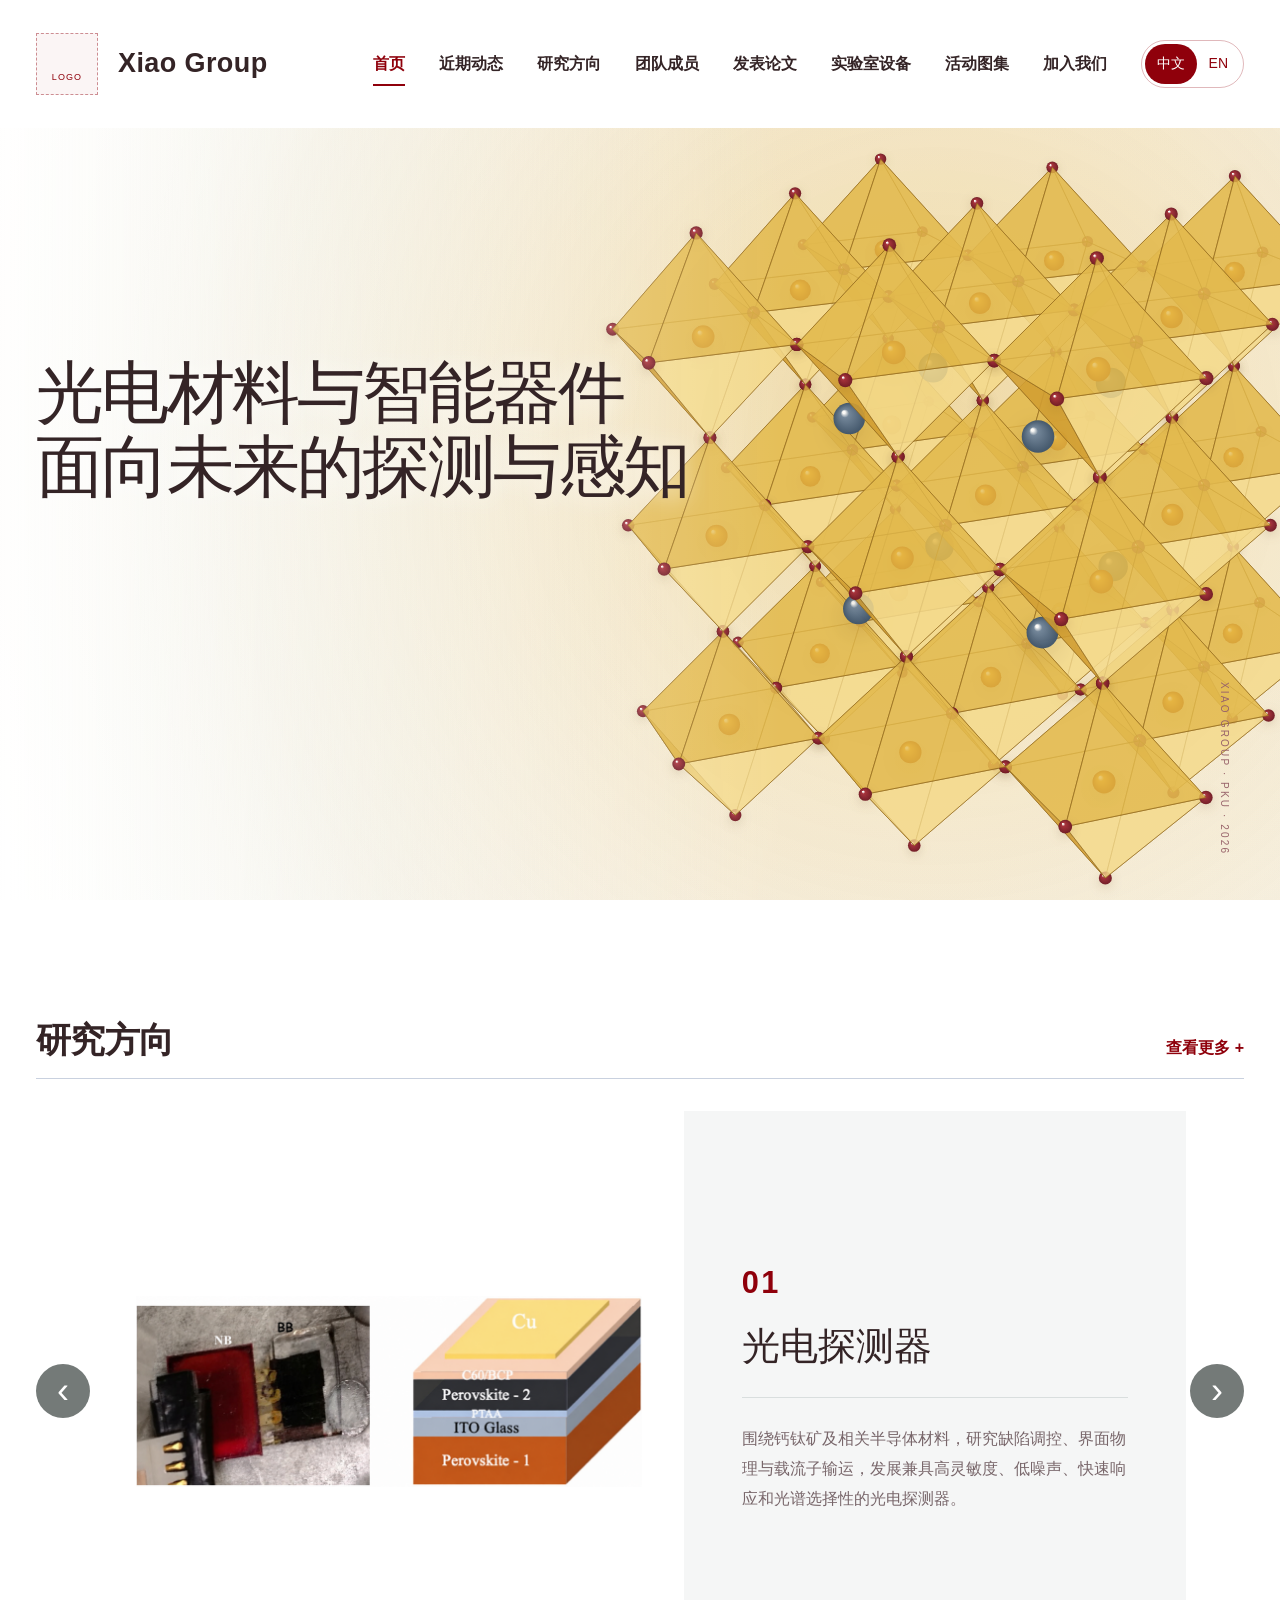
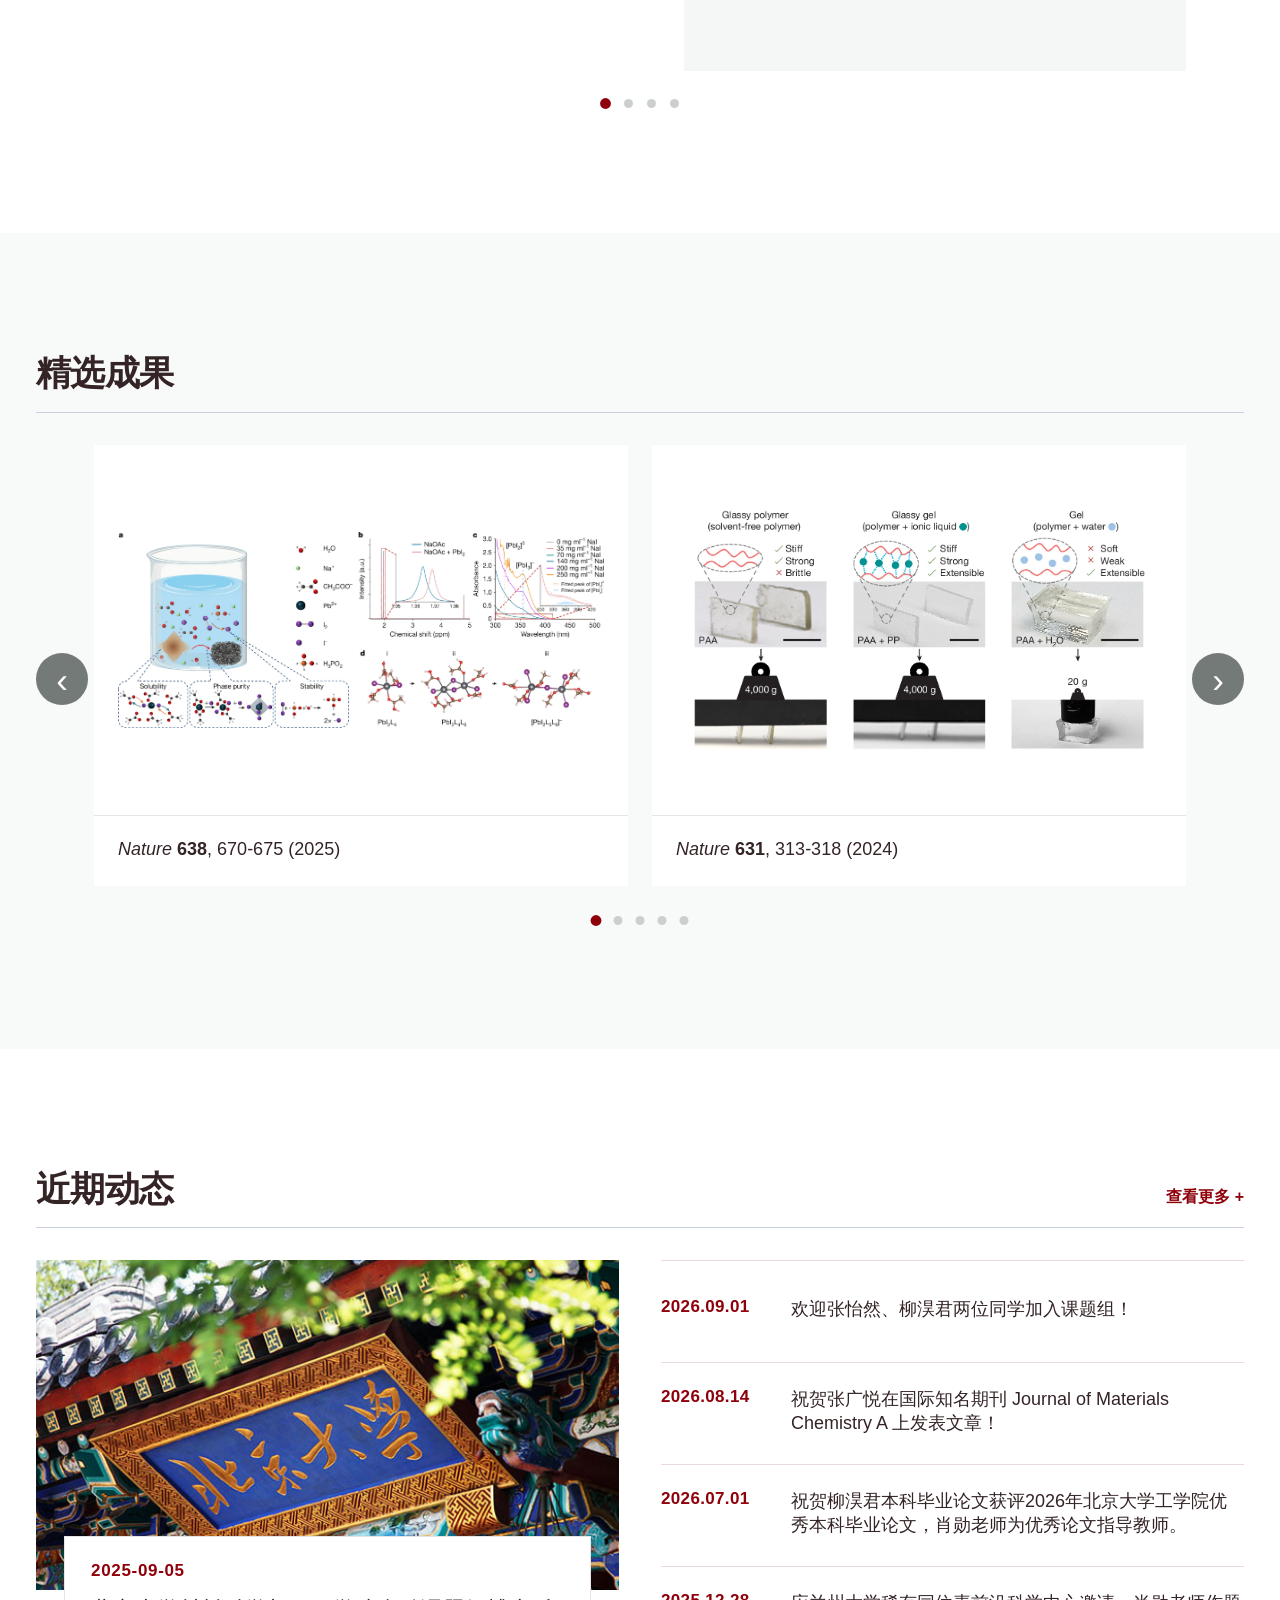
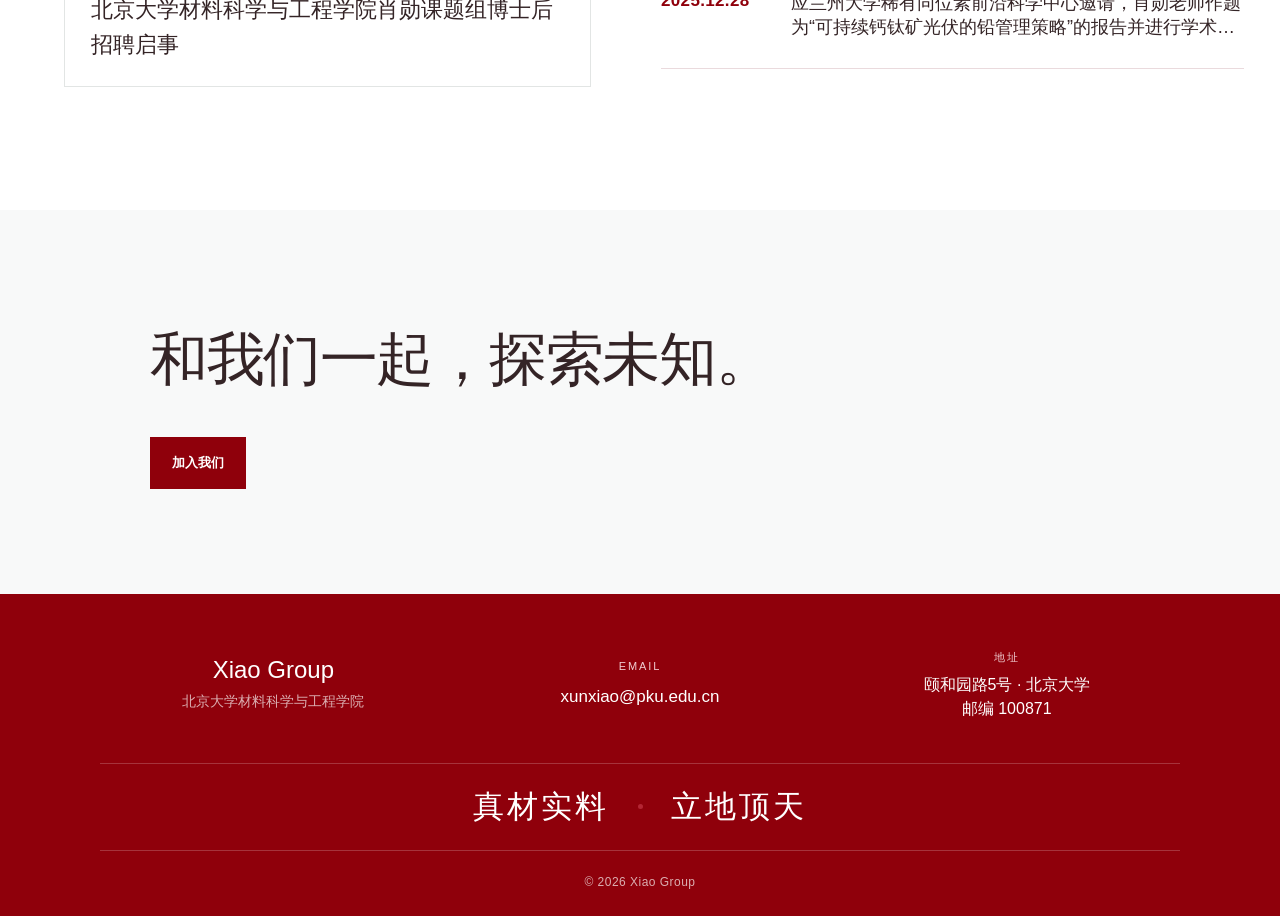
==== commit 3000aec2: "Add files via upload" ====
--- a/index.html
+++ b/index.html
@@ -12,20 +12,21 @@
     <div class="energy-hero" aria-hidden="true">
       <canvas class="energy-animation" id="energyAnimation"></canvas>
     </div>
+    <div class="hero-photons" aria-hidden="true"><i></i><i></i><i></i><i></i></div>
     <header><div class="wrap nav">
       <a class="brand" href="#home"><span class="mark">X</span><span><strong>Xiao Group</strong><small>Peking University</small></span></a>
       <nav id="nav" aria-label="主导航"></nav>
       <div class="lang" role="group" aria-label="语言选择"><button type="button" data-language="zh">中文</button><button type="button" data-language="en">EN</button></div>
     </div></header>
-    <div class="wrap hero-content"><div><h1 id="heroTitle"></h1><p class="hero-copy" id="heroCopy"></p></div></div>
+    <div class="wrap hero-content"><div><h1 id="heroTitle"></h1></div></div>
     <span class="hero-index">XIAO GROUP · PKU · 2026</span>
   </section>
 
   <main>
-    <section class="section research" id="research"><div class="wrap"><div class="section-head"><h2 id="researchHeading"></h2></div><div class="research-grid" id="researchGrid"></div></div></section>
+    <section class="section research" id="research"><div class="wrap"><div class="section-head research-home-head"><h2 id="researchHeading"></h2><a id="researchMore" href="research.html"></a></div><div class="research-carousel" id="researchGrid"></div></div></section>
     <section class="section featured" id="publications"><div class="wrap"><div class="section-head"><h2 id="publicationHeading"></h2></div><div class="paper-grid" id="paperGrid"></div></div></section>
-    <section class="section news" id="news"><div class="wrap news-layout"><div><h2 id="newsHeading"></h2><p class="muted" id="newsIntro"></p></div><div class="news-list" id="newsList"></div></div></section>
-    <section class="join" id="join"><div class="wrap join-inner"><h2 id="joinHeading"></h2><p id="joinCopy"></p><a class="button red" href="join.html" id="joinLink"></a></div></section>
+    <section class="section news" id="news"><div class="wrap"><div class="news-home-head"><h2 id="newsHeading"></h2><a id="newsMore" href="news.html"></a></div><div class="news-layout"><a class="recruit-feature" href="recruitment.html"><img src="assets/recruitment-pku-gate.png" alt="北京大学西门牌匾"><div><time datetime="2025-09-05">2025-09-05</time><h3 id="recruitFeatureTitle"></h3></div></a><div class="news-list" id="newsList"></div></div></div></section>
+    <section class="join" id="join"><div class="wrap join-inner"><h2 id="joinHeading"></h2><a class="button red" href="join.html" id="joinLink"></a></div></section>
   </main>
 
   <footer id="contact"></footer>
--- a/style.css
+++ b/style.css
@@ -1,4 +1,4 @@
-:root{--ink:#17342f;--muted:#657972;--paper:#f4f6f1;--white:#fff;--red:#8f1d2c;--cyan:#9ac9b9;--line:#d4ded8;--dark:#09241f;--serif:"Noto Serif SC","Songti SC",Georgia,serif;--sans:Inter,"Helvetica Neue","Noto Sans SC","Microsoft YaHei",sans-serif}
+:root{--ink:#334843;--muted:#70817c;--paper:#f7f6f1;--white:#fff;--red:#9a4352;--cyan:#6f9f98;--line:#d9e2df;--dark:#dce9e5;--serif:"Noto Serif SC","Songti SC",Georgia,serif;--sans:Inter,"Helvetica Neue","Noto Sans SC","Microsoft YaHei",sans-serif}
 *{box-sizing:border-box}html{scroll-behavior:smooth}body{margin:0;background:var(--paper);color:var(--ink);font-family:var(--sans);line-height:1.65}a{color:inherit;text-decoration:none}button{font:inherit}img{display:block;width:100%}.wrap{width:min(1380px,calc(100% - 96px));margin:auto}.hero{min-height:94vh;color:#fff;position:relative;display:flex;flex-direction:column;overflow:hidden;background:var(--dark)}.hero:before{content:"";position:absolute;inset:0;background:linear-gradient(90deg,rgba(3,12,15,.96),rgba(3,12,15,.7) 45%,rgba(3,12,15,.16) 78%),linear-gradient(0deg,rgba(3,12,15,.65),transparent 54%),url("assets/index-bg.jpg") center/cover no-repeat;transform:scale(1.02)}header{position:relative;z-index:3;border-bottom:1px solid rgba(255,255,255,.16)}.nav{height:92px;display:flex;align-items:center;gap:38px}.brand{margin-right:auto;display:flex;align-items:center;gap:14px}.mark{width:40px;height:40px;border:1px solid rgba(255,255,255,.5);display:grid;place-items:center;font:700 18px var(--serif)}.brand strong{font:600 20px var(--serif)}.brand small{display:block;font-size:10px;letter-spacing:.2em;color:#b9c8ca;text-transform:uppercase}nav{display:flex;gap:24px}nav a{font-size:13px;color:#d8e1e1}.lang{display:flex;border:1px solid rgba(255,255,255,.35);border-radius:30px;padding:3px}.lang button{border:0;background:none;color:#bac9ca;padding:6px 10px;border-radius:30px;cursor:pointer;font-size:12px}.lang button.active{background:#fff;color:var(--ink)}:focus-visible{outline:3px solid var(--cyan);outline-offset:3px}.hero-content{position:relative;z-index:2;flex:1;display:flex;align-items:center;padding:80px 0 105px}.eyebrow,.kicker{text-transform:uppercase;letter-spacing:.2em;font-size:11px;color:var(--cyan);font-weight:700}h1{font:500 clamp(54px,6vw,98px)/1.04 var(--serif);letter-spacing:-.04em;margin:24px 0;max-width:1000px}.hero-copy{max-width:650px;color:#cbd7d7;font-size:17px}.actions{display:flex;gap:28px;align-items:center;margin-top:40px}.button{display:inline-flex;padding:15px 22px;font-size:13px;font-weight:700}.button.light{background:#fff;color:var(--ink)}.button.red{background:var(--red);color:#fff}.text-link{font-size:13px;border-bottom:1px solid}.hero-index{position:absolute;right:48px;bottom:45px;z-index:2;writing-mode:vertical-rl;font-size:10px;letter-spacing:.22em;color:#aebfc1}.section{padding:120px 0}.section-head{display:grid;grid-template-columns:1fr 2fr;gap:70px;margin-bottom:55px}.section-head h2,.news h2,.join h2{font:500 clamp(38px,4.5vw,66px)/1.14 var(--serif);letter-spacing:-.025em;margin:0}.research{background:#fff}.research-grid{display:grid;grid-template-columns:repeat(3,1fr);gap:22px}.research-card{background:#f2f4f2;overflow:hidden}.research-card img{height:230px;object-fit:cover;transition:transform .45s}.research-card:hover img{transform:scale(1.04)}.research-card div{padding:28px}.research-card span{font-size:12px;color:var(--red)}.research-card h3{font:500 25px var(--serif);margin:15px 0 10px}.research-card p{color:var(--muted);font-size:14px}.featured{background:#0b1b20;color:#fff}.paper-grid{display:flex;gap:18px;height:480px}.paper{position:relative;flex:1;min-width:0;overflow:hidden;background:#15272c;transition:flex .55s cubic-bezier(.2,.7,.2,1)}.paper:hover,.paper:focus{flex:1.75}.paper img{height:100%;object-fit:cover;transition:transform .55s,filter .55s;filter:saturate(.78)}.paper:hover img,.paper:focus img{transform:scale(1.055);filter:saturate(1)}.paper:after{content:"";position:absolute;inset:55% 0 0;background:linear-gradient(transparent,rgba(2,10,13,.9))}.paper p{position:absolute;z-index:2;left:24px;right:24px;bottom:20px;margin:0;font:500 17px var(--serif);color:#fff}.news{background:var(--paper)}.news-layout{display:grid;grid-template-columns:.82fr 1.6fr;gap:100px}.muted,.news-item p{color:var(--muted)}.news-list{border-top:1px solid #bfc9c6}.news-item{display:grid;grid-template-columns:145px 1fr 24px;gap:28px;padding:30px 0;border-bottom:1px solid #cfd7d4}.news-item time{color:var(--red);font:500 22px var(--serif);letter-spacing:.02em}.news-item h3{font:500 20px var(--serif);margin:0 0 5px}.news-item p{margin:0;font-size:13px}.join{background:#dfe9e7}.join-inner{padding:105px 0;max-width:980px;margin:auto}.join h2{margin:12px 0 22px}.join-inner>p:not(.kicker){max-width:760px;color:#53696d}.join .button{margin-top:22px}footer{background:#061216;color:#aebdbf;padding:60px 0 30px}.footer-grid{display:grid;grid-template-columns:1.4fr 1fr;gap:80px}.footer-grid h3{color:#fff;font:500 22px var(--serif)}.footer-bottom{border-top:1px solid #243337;margin-top:45px;padding-top:22px;font-size:11px}
 @media(max-width:1050px){.wrap{width:min(100% - 44px,900px)}nav a{display:none}.section-head,.news-layout{grid-template-columns:1fr;gap:24px}.research-grid{grid-template-columns:1fr}.paper-grid{height:auto;display:grid;grid-template-columns:1fr}.paper{height:380px}.join-inner{width:min(100% - 44px,900px)}.hero-index{display:none}}
 @media(max-width:650px){.wrap{width:calc(100% - 34px)}.brand small{display:none}.brand strong{font-size:16px}.mark{width:34px;height:34px}h1{font-size:46px}.section{padding:78px 0}.research-card img{height:200px}.news-item{grid-template-columns:95px 1fr}.news-item>span{display:none}.news-item time{font-size:18px}.footer-grid{grid-template-columns:1fr}.join-inner{width:calc(100% - 34px);padding:78px 0}}
@@ -14,14 +14,14 @@
 @media(max-width:550px){.profile-lead>div:last-child{padding:35px 24px}.profile-lead h1{font-size:55px}.profile-sections article{grid-template-columns:1fr;gap:10px}.profile-sections article>div{grid-column:auto}}
 
 /* Publications */
-.year-jump{position:sticky;top:0;z-index:8;display:flex!important;justify-content:flex-end;gap:8px;flex-wrap:wrap;padding:18px 0 22px;margin-bottom:55px;background:rgba(244,246,241,.95);backdrop-filter:blur(10px);border-bottom:1px solid var(--line)}.year-jump a{display:block!important;padding:8px 13px;color:var(--muted);font-size:15px;font-weight:500}.year-jump a:hover,.year-jump a:focus-visible{background:var(--dark);color:#fff}.publication-year{scroll-margin-top:95px;margin-bottom:100px}.publication-year>header{display:flex;align-items:end;justify-content:flex-start;padding-bottom:22px;border-bottom:2px solid var(--ink)}.publication-year>header h2{font:500 clamp(38px,5vw,62px)/1 var(--serif);margin:0;color:var(--ink)}.publication-row{display:grid;grid-template-columns:minmax(320px,430px) 1fr;gap:52px;align-items:center;min-height:360px;margin:18px 0;padding:34px;border:1px solid transparent;background:transparent;transition:transform .28s,box-shadow .28s,background .28s,border-color .28s}.publication-row:hover,.publication-row:focus-visible{transform:translateY(-6px) scale(1.012);background:rgba(255,255,255,.55);border-color:var(--line);box-shadow:0 22px 55px rgba(9,36,31,.12)}.publication-image{height:320px;min-width:0;padding:10px;display:flex;align-items:center;justify-content:center;background:var(--paper)}.publication-image img{display:block;width:100%;height:100%;max-width:100%;max-height:100%;margin:0;object-fit:scale-down;object-position:center}.publication-copy{align-self:center}.publication-row h2{font:500 26px/1.42 var(--serif);margin:0 0 20px}.publication-row .pub-authors{font-size:14px;line-height:1.8;color:var(--muted);margin:0 0 14px}.publication-row .pub-journal{font-size:14px;color:var(--red);font-weight:600;margin:0}
+.year-jump{position:sticky;top:0;z-index:8;display:flex!important;justify-content:flex-end;gap:8px;flex-wrap:wrap;padding:18px 0 22px;margin-bottom:55px;background:rgba(244,246,241,.95);backdrop-filter:blur(10px);border-bottom:1px solid var(--line)}.year-jump a{display:block!important;padding:8px 13px;color:var(--muted);font-size:15px;font-weight:500}.year-jump a:hover,.year-jump a:focus-visible{background:var(--dark);color:#fff}.publication-year{scroll-margin-top:95px;margin-bottom:100px}.publication-year>header{display:flex;align-items:end;justify-content:flex-start;padding-bottom:22px;border-bottom:2px solid var(--ink)}.publication-year>header h2{font:500 clamp(38px,5vw,62px)/1 var(--serif);margin:0;color:var(--ink)}.publication-row{display:grid;grid-template-columns:minmax(320px,430px) 1fr;gap:52px;align-items:center;min-height:360px;margin:18px 0;padding:34px;border:1px solid transparent;background:transparent;transition:transform .28s,box-shadow .28s,background .28s,border-color .28s}.publication-row:hover,.publication-row:focus-visible{transform:translateY(-6px) scale(1.012);background:rgba(255,255,255,.55);border-color:var(--line);box-shadow:0 22px 55px rgba(9,36,31,.12)}.publication-image{height:320px;min-width:0;display:flex;align-items:center;justify-content:center}.publication-image img{display:block;width:auto;height:auto;max-width:100%;max-height:100%;margin:0;object-fit:contain;object-position:center}.publication-copy{align-self:center}.publication-row h2{font:500 26px/1.42 var(--serif);margin:0 0 20px}.publication-row .pub-authors{font-size:14px;line-height:1.8;color:var(--muted);margin:0 0 14px}.publication-row .pub-journal{font-size:14px;color:var(--red);font-weight:600;margin:0}
 .scholar-summary{display:grid;grid-template-columns:250px minmax(0,720px);justify-content:center;align-items:stretch;gap:34px;padding:48px 0;margin-bottom:10px;border-bottom:1px solid var(--line)}.scholar-summary>a{min-height:82px;padding:20px 24px;background:var(--dark);color:#fff;font:500 23px/1.25 var(--serif);display:flex;align-items:center;justify-content:space-between;white-space:nowrap;transition:transform .25s,background .25s}.scholar-summary>a:hover,.scholar-summary>a:focus-visible{transform:translateY(-4px);background:#123b33}.scholar-summary>a span{color:var(--cyan);font-size:18px;transition:transform .25s}.scholar-summary>a:hover span{transform:translate(4px,-4px)}.scholar-metrics{display:grid;grid-template-columns:repeat(3,max-content);justify-content:center;align-items:center;gap:8px}.scholar-metrics p{min-height:82px;margin:0;padding:14px 22px;display:flex;align-items:baseline;justify-content:flex-start;gap:12px}.scholar-metrics strong{font:600 clamp(22px,2.2vw,31px) var(--sans);color:var(--red);letter-spacing:-.03em}.scholar-metrics span{font:500 clamp(18px,2vw,26px) var(--serif);color:var(--ink);text-transform:lowercase}
 @media(max-width:950px){.publication-row{grid-template-columns:280px 1fr;gap:32px}.publication-image{height:280px}}
 @media(max-width:850px){.scholar-summary{grid-template-columns:220px 1fr;gap:18px}.scholar-metrics p{padding:12px}}
-@media(max-width:650px){.year-jump{justify-content:flex-start;position:static}.publication-year{scroll-margin-top:20px}.publication-row{grid-template-columns:1fr;padding:22px;margin:12px 0}.publication-row:hover,.publication-row:focus-visible{transform:translateY(-3px)}.publication-image{height:310px;padding:8px}.publication-row h2{font-size:20px}.scholar-summary{grid-template-columns:1fr}.scholar-summary>a{min-height:72px}.scholar-metrics{grid-template-columns:repeat(3,1fr);gap:5px}.scholar-metrics p{min-height:72px;padding:10px;justify-content:center}}
+@media(max-width:650px){.year-jump{justify-content:flex-start;position:static}.publication-year{scroll-margin-top:20px}.publication-row{grid-template-columns:1fr;padding:22px;margin:12px 0}.publication-row:hover,.publication-row:focus-visible{transform:translateY(-3px)}.publication-image{height:310px}.publication-row h2{font-size:20px}.scholar-summary{grid-template-columns:1fr}.scholar-summary>a{min-height:72px}.scholar-metrics{grid-template-columns:repeat(3,1fr);gap:5px}.scholar-metrics p{min-height:72px;padding:10px;justify-content:center}}
 
 /* Group life gallery */
-.gallery-hero{--hero-image:url('assets/index-bg.jpg')}.gallery-section{padding:110px 0 130px;background:var(--paper)}.gallery-grid{display:grid;grid-template-columns:repeat(3,minmax(0,1fr));gap:65px 26px}.gallery-card{min-width:0}.gallery-photo{aspect-ratio:4/3;position:relative;overflow:hidden;display:flex;align-items:flex-end;padding:24px;background:linear-gradient(145deg,#365f55,#9bb8aa);transition:transform .45s}.gallery-photo:before{content:"";position:absolute;width:58%;height:58%;right:-8%;top:-10%;border-radius:50%;background:rgba(255,255,255,.13)}.gallery-photo:after{content:"";position:absolute;width:38%;height:38%;left:10%;bottom:12%;border:1px solid rgba(255,255,255,.24);transform:rotate(18deg)}.gallery-photo span{position:relative;z-index:2;color:rgba(255,255,255,.72);font-size:10px;letter-spacing:.22em}.tone-2{background:linear-gradient(145deg,#183d37,#6d978a)}.tone-3{background:linear-gradient(145deg,#7e302e,#c68c70)}.tone-4{background:linear-gradient(145deg,#2e4b46,#a2aea4)}.tone-5{background:linear-gradient(145deg,#6c795a,#b8b596)}.tone-6{background:linear-gradient(145deg,#1d4741,#789f93)}.gallery-card:hover .gallery-photo{transform:translateY(-5px)}.gallery-copy{padding:25px 4px 0}.gallery-copy time{font-size:10px;letter-spacing:.18em;color:var(--red)}.gallery-copy h2{font:500 25px/1.3 var(--serif);margin:10px 0}.gallery-copy p{margin:0;color:var(--muted);font-size:14px;line-height:1.75}
+.gallery-hero{--hero-image:url('assets/index-bg.jpg')}.gallery-section{padding:110px 0 130px;background:var(--paper)}.gallery-grid{display:grid;grid-template-columns:repeat(3,minmax(0,1fr));gap:65px 26px}.gallery-card{min-width:0}.gallery-photo{aspect-ratio:4/3;position:relative;overflow:hidden;display:flex;align-items:flex-end;padding:24px;background:linear-gradient(145deg,#365f55,#9bb8aa);transition:transform .45s}.gallery-photo:before{content:"";position:absolute;width:58%;height:58%;right:-8%;top:-10%;border-radius:50%;background:rgba(255,255,255,.13)}.gallery-photo:after{content:"";position:absolute;width:38%;height:38%;left:10%;bottom:12%;border:1px solid rgba(255,255,255,.24);transform:rotate(18deg)}.gallery-photo.has-image{padding:0}.gallery-photo.has-image:before,.gallery-photo.has-image:after{display:none}.gallery-photo img{width:100%;height:100%;object-fit:cover;display:block}.gallery-photo span{position:relative;z-index:2;color:rgba(255,255,255,.72);font-size:10px;letter-spacing:.22em}.tone-2{background:linear-gradient(145deg,#183d37,#6d978a)}.tone-3{background:linear-gradient(145deg,#7e302e,#c68c70)}.tone-4{background:linear-gradient(145deg,#2e4b46,#a2aea4)}.tone-5{background:linear-gradient(145deg,#6c795a,#b8b596)}.tone-6{background:linear-gradient(145deg,#1d4741,#789f93)}.gallery-card:hover .gallery-photo{transform:translateY(-5px)}.gallery-copy{padding:25px 4px 0}.gallery-copy time{font-size:10px;letter-spacing:.18em;color:var(--red)}.gallery-copy h2{font:500 25px/1.3 var(--serif);margin:10px 0}.gallery-copy p{margin:0;color:var(--muted);font-size:14px;line-height:1.75}
 @media(max-width:900px){.gallery-grid{grid-template-columns:repeat(2,1fr)}}
 @media(max-width:600px){.gallery-section{padding:75px 0 95px}.gallery-grid{grid-template-columns:1fr;gap:50px}.gallery-copy h2{font-size:23px}}
 
@@ -51,14 +51,15 @@
 .home-page .section-head .kicker,.home-page .news-intro>.kicker,.home-page .join .kicker{display:none}
 .home-page .section-head{display:block;text-align:center}
 .home-page .section-head h2{max-width:950px;margin-inline:auto;text-align:center;font-size:clamp(42px,5vw,70px)}
-.home-page .research-card img{object-fit:cover;padding:0}
+.home-page .research-card img{object-fit:contain;padding:16px;background:#fff}
 
 /* Inner-page label and research-image cleanup */
 .page-hero .eyebrow{display:none}
+.page-hero p:last-child{display:none}
 .research-detail .detail-copy>span{display:none}
-.research-detail article:nth-child(1) .detail-image{background:url('assets/research-photodetector-v2.png') center/cover no-repeat}
-.research-detail article:nth-child(2) .detail-image{background:url('assets/research-radiation-v2.png') center/cover no-repeat}
-.research-detail article:nth-child(3) .detail-image{background:url('assets/research-intelligent-v2.png') center/cover no-repeat}
+.research-detail article:nth-child(1) .detail-image{background:url('assets/research-photodetector-diagram-v4.png') center/cover no-repeat}
+.research-detail article:nth-child(2) .detail-image{background:url('assets/research-radiation-diagram-v4.png') center/cover no-repeat}
+.research-detail article:nth-child(3) .detail-image{background:url('assets/research-intelligent-diagram-v4.png') center/cover no-repeat}
 .research-detail .detail-image img{opacity:0}
 .people-section>.wrap>.kicker,.people-group .section-head.compact>.kicker{font-size:clamp(14px,1.25vw,17px);letter-spacing:.1em;color:var(--red);font-weight:600}
 html:not(.lang-ready) body{visibility:hidden}
@@ -73,15 +74,67 @@
 .archive-list h2{font:500 20px var(--serif);line-height:1.35}
 .gallery-copy time{font-size:16px;letter-spacing:.06em;font-weight:600}
 .recruit-brief .kicker,.join-details .kicker{font-size:clamp(14px,1.25vw,17px);letter-spacing:.1em;color:var(--red);font-weight:600}
-.news-hero{--hero-image:url('assets/news-hero-v2.png')}
+.news-hero{--hero-image:url('assets/news-hero-landscape.jpg')}
 .gallery-hero{--hero-image:url('assets/gallery-hero-v2.png')}
 .member-card h3{display:flex;align-items:baseline;gap:10px;flex-wrap:wrap}
 .member-card h3 small{font:500 15px var(--serif);color:var(--muted)}
+.member-photo{width:100%;height:320px;object-fit:cover;background:#f3edef}.member-role{margin-bottom:8px}.member-research{min-height:48px;font-size:13px;line-height:1.65}.member-email{display:block;margin:10px 25px 0;color:var(--muted);font-size:12px;overflow-wrap:anywhere}
+@media(max-width:900px){.member-photo{height:320px}}@media(max-width:600px){.member-photo{height:320px}}
 .profile-name{display:flex;align-items:baseline;gap:22px;flex-wrap:wrap;line-height:1.05;margin-bottom:28px!important}
 .profile-name small{font:500 clamp(28px,3.2vw,44px) var(--serif);color:var(--muted);letter-spacing:-.01em}
+.profile-role{font:500 clamp(22px,2.2vw,30px)/1.35 var(--serif);margin-top:6px}
+.student-profile .profile-sections{margin-top:22px}
+.student-profile .profile-sections article{grid-template-columns:86px 220px 1fr;gap:24px;padding:30px 0}
+.student-profile .profile-sections article>span{font:500 clamp(34px,3.8vw,52px)/1 var(--serif);letter-spacing:-.04em;color:var(--red)}
+.student-profile .profile-sections h2{font-size:30px;line-height:1.3}
+.student-profile .profile-sections article>div{font-size:20px;line-height:1.65;color:var(--ink)}
+@media(max-width:850px){.student-profile .profile-sections article{grid-template-columns:70px 190px 1fr;gap:18px}}
+@media(max-width:650px){.student-profile .profile-sections article{grid-template-columns:58px 1fr;padding:24px 0}.student-profile .profile-sections article>div{grid-column:2}.student-profile .profile-sections h2{font-size:26px}.student-profile .profile-sections article>div{font-size:18px}}
+
+/* Unified profile typography: match the Education & experience heading size. */
+.profile-sections article>span{font:500 26px/1 var(--serif);letter-spacing:-.03em}
+.student-profile .profile-sections article>span{font:500 26px/1 var(--serif);letter-spacing:-.03em}
+.student-profile .profile-sections h2,
+.student-profile .profile-sections article>div{font-size:26px}
+.student-profile .profile-sections article>div{line-height:1.5}
+@media(max-width:650px){.student-profile .profile-sections h2,.student-profile .profile-sections article>div{font-size:26px}}
+
+/* Compact student details, aligned to the PI section grid. */
+.student-profile .profile-sections{max-width:none;margin:22px 0 0}
+.student-profile .profile-sections article.student-info-row{grid-template-columns:38px minmax(0,1fr);gap:12px;padding:20px 0;align-items:baseline;text-align:left}
+.student-profile .profile-sections article.student-info-row>div{grid-column:2;font-size:18px;line-height:1.55;color:var(--ink)}
+.student-profile .profile-sections article.student-info-row>span,
+.student-profile .profile-sections article.student-info-row strong{font-family:inherit;font-size:18px;font-weight:400;line-height:1.55;letter-spacing:0;color:var(--ink)}
+.student-profile .profile-sections article.student-info-row>span{color:var(--red)}
+@media(max-width:850px){.student-profile .profile-sections article.student-info-row{grid-template-columns:38px minmax(0,1fr);gap:12px}}
+@media(max-width:650px){.student-profile .profile-sections{margin-top:16px}.student-profile .profile-sections article.student-info-row{grid-template-columns:34px minmax(0,1fr);gap:9px;padding:17px 0}.student-profile .profile-sections article.student-info-row>div{grid-column:2;font-size:17px}.student-profile .profile-sections article.student-info-row>span,.student-profile .profile-sections article.student-info-row strong{font-size:17px}}
+
+/* PI details: align section numbers and headings on one baseline. */
+.profile-sections article:not(.student-info-row){align-items:baseline}
+.profile-sections article:not(.student-info-row)>span,
+.profile-sections article:not(.student-info-row)>h2{font-size:26px;line-height:1.3}
+.profile-sections article:not(.student-info-row)>div{font-size:18px;line-height:1.65}
+
+/* A more compact shared profile header for PI and student pages. */
+.profile-lead{grid-template-columns:420px minmax(0,1fr);min-height:440px;max-width:none;margin:0}
+.profile-lead>div:first-child>img,
+.profile-placeholder{min-height:440px;height:440px}
+.profile-lead>div:last-child{padding:58px 64px}
+.profile-lead h1.profile-name{font-size:clamp(42px,5vw,68px)}
+.profile-name small{font-size:clamp(21px,2.4vw,30px)}
+.profile-role{font-size:clamp(18px,1.7vw,23px)}
+@media(max-width:850px){.profile-lead{grid-template-columns:1fr;max-width:680px}.profile-lead>div:first-child>img,.profile-placeholder{height:380px;min-height:380px}.profile-lead>div:last-child{padding:42px 46px}}
+@media(max-width:550px){.profile-lead>div:first-child>img,.profile-placeholder{height:330px;min-height:330px}.profile-lead>div:last-child{padding:32px 24px}}
+
+/* Show the PI portrait in full without cropping. */
+#profile:not(.student-profile) .profile-lead>div:first-child{overflow:hidden;background:#fff}
+#profile:not(.student-profile) .profile-lead>div:first-child>img{object-fit:contain;background:#fff;padding:0;transform:none;transform-origin:center bottom}
+#profile:not(.student-profile) .profile-lead{min-height:540px}
+#profile:not(.student-profile) .profile-lead>div:first-child{display:flex;align-items:flex-end;justify-content:center;height:540px}
+#profile:not(.student-profile) .profile-lead>div:first-child>img{width:100%;height:540px;min-height:0;object-fit:contain;object-position:center bottom!important}
 @media(max-width:550px){.profile-name{gap:10px 15px}.profile-name small{font-size:27px}}
-.team-hero{--hero-image:url('assets/team-hero-v2.png')}
-.page-hero.team-hero,.page-hero.news-hero{background-image:linear-gradient(90deg,rgba(4,27,23,.38) 0%,rgba(4,27,23,.18) 40%,rgba(4,27,23,.03) 72%,transparent 100%),var(--hero-image);background-position:center;background-size:cover}
+.team-hero{--hero-image:url('assets/team-hero-landscape.jpg')}
+.page-hero.team-hero,.page-hero.news-hero{position:relative;background-image:linear-gradient(90deg,rgba(4,27,23,.96),rgba(4,27,23,.58)),var(--hero-image);background-position:center;background-size:cover}
 
 /* Homepage: perspective 4 x 4 AX6 octahedral lattice */
 .home-page .hero:before{z-index:2;background:linear-gradient(90deg,rgba(2,20,17,.72) 0%,rgba(2,20,17,.42) 34%,rgba(2,20,17,.12) 64%,rgba(2,20,17,.025) 100%),linear-gradient(0deg,rgba(2,20,17,.42),transparent 58%);transform:none}
@@ -96,3 +149,410 @@
 .home-page .hero-copy{max-width:920px;font-size:19px}
 @media(max-width:760px){.home-page .hero:before{background:linear-gradient(90deg,rgba(2,20,17,.78),rgba(2,20,17,.34) 72%,rgba(2,20,17,.12)),linear-gradient(0deg,rgba(2,20,17,.5),transparent 55%)}.energy-hero{background:radial-gradient(circle at 70% 58%,#123d34 0,#07261f 42%,#021411 100%)}}
 @media(max-width:650px){.home-page h1{font-size:50px}.home-page .hero-copy{font-size:17px}}
+
+/* Light academic theme */
+header,.inner-header{background:rgba(239,245,242,.96);color:var(--ink);border-bottom-color:rgba(51,72,67,.14)}
+nav a{color:#435b55}.mark{border-color:rgba(51,72,67,.38);background:rgba(255,255,255,.48)}.mark:after{color:#58706a}
+.lang{border-color:rgba(51,72,67,.24)}.lang button,.lang button.active{color:#60736e!important}html[data-lang="zh"] .lang button[data-language="zh"],html[data-lang="en"] .lang button[data-language="en"]{background:#fff!important;color:var(--ink)!important;box-shadow:0 2px 10px rgba(60,84,78,.1)}
+.hero{color:var(--ink);background:#e7f0ed}.hero-copy{color:#536963}.hero-index{color:#6c817b}.home-page .hero-content h1,.home-page .hero-copy{text-shadow:0 2px 22px rgba(255,255,255,.85)}
+.home-page .hero:before{background:linear-gradient(90deg,rgba(247,248,243,.94) 0%,rgba(247,248,243,.72) 38%,rgba(247,248,243,.28) 68%,rgba(247,248,243,.08) 100%),linear-gradient(0deg,rgba(235,242,239,.5),transparent 58%)}
+.energy-hero{background:radial-gradient(circle at 72% 45%,#d2e6df 0,#e5efec 36%,#f1f4ef 70%,#f8f7f2 100%)}.energy-hero:after{background:radial-gradient(circle at 76% 52%,transparent 0 30%,rgba(122,158,147,.08) 68%,rgba(255,255,255,.22) 100%)}
+.page-hero{color:var(--ink);background-image:linear-gradient(90deg,rgba(247,248,243,.95),rgba(247,248,243,.64)),var(--hero-image)}.page-hero p:last-child{color:#536963}
+.page-hero.team-hero,.page-hero.news-hero{background-image:linear-gradient(90deg,rgba(247,248,243,.95),rgba(247,248,243,.64)),var(--hero-image)}
+.page-hero.join-hero{background-color:#e5efeb;background-image:linear-gradient(90deg,rgba(247,248,243,.92),rgba(247,248,243,.48) 58%,rgba(247,248,243,.12)),url('assets/join-boya-hero-v3.png')}
+.details-layout{grid-template-columns:1fr;max-width:900px}
+.recruit-brief .recruit-kicker{margin:0 0 22px}.recruit-brief .recruit-layout{grid-template-columns:minmax(0,1.45fr) minmax(340px,.75fr);align-items:center;gap:90px}.recruit-brief .position-list{border-top:0}.recruit-brief .position-list article{grid-template-columns:86px 1fr;gap:24px;padding:28px 0}.recruit-brief .position-list article>span{font:500 clamp(34px,3.8vw,52px)/1 var(--serif);letter-spacing:-.04em;color:var(--red)}.values-art{display:flex;align-items:center;justify-content:center;min-height:430px}.values-wheel{position:relative;width:min(390px,100%);aspect-ratio:1}.values-wheel:before,.values-wheel:after,.values-wheel i{display:none}.values-wheel span{position:absolute;width:190px;height:190px;border-radius:50%;display:flex;align-items:center;justify-content:center;padding:20px;text-align:center;font:600 clamp(16px,1.6vw,21px)/1 var(--serif);color:#36544d;border:1px solid rgba(255,255,255,.72);box-shadow:0 18px 38px rgba(56,76,71,.15),inset 0 1px 0 rgba(255,255,255,.78);backdrop-filter:blur(2px)}.values-wheel span:nth-child(1){z-index:2;left:100px;top:0;background:linear-gradient(145deg,rgba(220,242,235,.98),rgba(169,214,201,.9))}.values-wheel span:nth-child(2){z-index:3;right:0;top:100px;background:linear-gradient(145deg,rgba(248,226,230,.97),rgba(222,173,184,.9))}.values-wheel span:nth-child(3){z-index:4;left:100px;bottom:0;background:linear-gradient(145deg,rgba(232,228,246,.98),rgba(190,181,222,.9))}.values-wheel span:nth-child(4){z-index:5;left:0;top:100px;background:linear-gradient(145deg,rgba(250,238,211,.98),rgba(226,198,143,.9))}.join-details .details-layout{grid-template-columns:minmax(0,.9fr) minmax(420px,1.1fr);max-width:none;align-items:start;gap:72px}.join-opportunities{min-width:0}.campus-map{min-width:0;margin:0;background:#e7ece9;border:1px solid var(--line)}.campus-map img{display:block;width:100%;height:410px;object-fit:cover}.campus-map figcaption{padding:16px 18px;background:#fff;font:500 17px/1.4 var(--serif);color:var(--ink);border-top:1px solid var(--line)}
+@media(max-width:900px){.recruit-brief .recruit-layout,.join-details .details-layout{grid-template-columns:1fr;gap:48px}.values-art{min-height:0}.values-wheel{width:min(390px,88vw)}.campus-map{width:100%;max-width:680px}.campus-map img{height:380px}}
+@media(max-width:520px){.recruit-brief .position-list article{grid-template-columns:64px 1fr;gap:16px}.values-wheel{width:310px}.values-wheel span{width:152px;height:152px;font-size:15px}.values-wheel span:nth-child(1){left:79px}.values-wheel span:nth-child(2){top:79px}.values-wheel span:nth-child(3){left:79px}.values-wheel span:nth-child(4){top:79px}.campus-map img{height:280px}.campus-map figcaption{font-size:15px}}
+.values-wheel span:nth-child(1){z-index:5}.values-wheel span:nth-child(2){z-index:4}.values-wheel span:nth-child(3){z-index:3}.values-wheel span:nth-child(4){z-index:2}
+.campus-map{background:transparent;border:0}.campus-map figcaption{padding:14px 0 0;background:transparent;border:0}
+.values-wheel span:nth-child(1),.values-wheel span:nth-child(2),.values-wheel span:nth-child(3),.values-wheel span:nth-child(4){z-index:auto}.values-wheel span:nth-child(1):after{content:"";position:absolute;inset:-1px;border-radius:50%;pointer-events:none;z-index:10;background:linear-gradient(145deg,rgba(220,242,235,.98),rgba(169,214,201,.9));border:1px solid rgba(255,255,255,.72);clip-path:polygon(0 38%,62% 38%,62% 100%,0 100%)}
+.values-wheel span:nth-child(1):after{content:none}.values-wheel i{display:block;position:absolute;z-index:10;left:100px;top:0;width:190px;height:190px;border-radius:50%;pointer-events:none;background:linear-gradient(145deg,rgba(220,242,235,.98),rgba(169,214,201,.9));clip-path:polygon(0 52%,48% 52%,48% 100%,0 100%)}
+@media(max-width:520px){.values-wheel i{left:79px;width:152px;height:152px}}
+.values-wheel{display:block;overflow:visible}.values-wheel .value-labels text{font:600 20px var(--serif);fill:#36544d;text-anchor:middle;dominant-baseline:middle}
+@media(max-width:520px){.values-wheel .value-labels text{font-size:18px}}
+.featured,.home-page .featured{background:#e5efec;color:var(--ink)}.paper{background:#f7f6f1}.simple-footer{background:#dce9e5;color:#526a64}
+.year-jump a:hover,.year-jump a:focus-visible{background:#cbded8;color:var(--ink)}.scholar-summary>a{background:#cbded8;color:var(--ink)}.scholar-summary>a:hover,.scholar-summary>a:focus-visible{background:#bad2ca}.scholar-summary>a span{color:var(--red)}
+.site-footer{background:#d8e6e1;color:#4f6861}.footer-brand strong,.footer-contact a,.footer-motto strong{color:var(--ink)}.footer-brand small{color:#667a74}.footer-contact>span,.footer-address>span{color:var(--red)}.footer-motto{border-color:rgba(51,72,67,.14)}.footer-legal{color:#6c817b}
+@media(max-width:760px){.home-page .hero:before{background:linear-gradient(90deg,rgba(247,248,243,.95),rgba(247,248,243,.6) 72%,rgba(247,248,243,.25)),linear-gradient(0deg,rgba(232,240,237,.62),transparent 55%)}.energy-hero{background:radial-gradient(circle at 70% 58%,#d3e7e0 0,#e7f0ed 44%,#f8f7f2 100%)}}
+
+/* Pastel section system and homepage news ticker */
+:root{--surface-mint:#edf5f1;--surface-blue:#edf3f8;--surface-sand:#f8f2e8;--surface-rose:#f7eeee;--surface-lilac:#f3f0f7;--card:#fffdfa}
+.home-page .research{background:var(--surface-sand)}
+.home-page .featured{background:var(--surface-blue)}
+.home-page .news{background:var(--surface-mint)}
+.home-page .join{background:var(--surface-rose)}
+.research-card,.paper,.pi-card,.member-card,.gallery-card{background:var(--card)}
+.people-section{background:var(--surface-sand)}
+.publications-section{background:var(--surface-blue)}
+.news-archive{background:var(--surface-mint)}
+.gallery-section{background:var(--surface-sand)}
+.profile-page{background:var(--surface-lilac)}
+.recruit-brief{background:var(--surface-mint)}
+.join-details{background:var(--surface-sand)}
+.research-detail article:nth-child(1){background:var(--surface-blue)}
+.research-detail article:nth-child(2){background:var(--surface-sand)}
+.research-detail article:nth-child(3){background:var(--surface-rose)}
+.research-stack{padding:56px 0 120px;background:#fff}.research-theme{padding:54px 0 76px;border-bottom:1px solid var(--line)}.research-theme:first-child{padding-top:18px}.research-theme:last-child{border-bottom:0;padding-bottom:0}.research-theme header{display:flex;align-items:baseline;gap:8px;margin-bottom:28px}.research-theme .research-number{font:700 clamp(25px,2.5vw,34px)/1 var(--sans);color:var(--ink)}.research-theme h2{margin:0;font:700 clamp(27px,3vw,40px)/1.25 var(--sans);color:var(--ink)}.research-theme>p{max-width:1220px;margin:0;color:#303a38;font-size:17px;line-height:2;text-align:justify}.research-media{display:flex;justify-content:center;margin-top:44px;min-height:280px}.research-media img{display:block;width:min(1080px,100%);height:460px;object-fit:contain;background:#fff}.research-theme:nth-child(2) .research-media img{width:min(900px,100%)}
+@media(max-width:760px){.research-stack{padding:34px 0 80px}.research-theme{padding:42px 0 56px}.research-theme header{align-items:flex-start;margin-bottom:20px}.research-theme>p{font-size:16px;line-height:1.85;text-align:left}.research-media{margin-top:30px;min-height:0}.research-media img{height:auto;max-height:360px}}
+.research-theme header,.research-theme>p{width:min(100%,980px);margin-left:auto;margin-right:auto}.research-theme .research-number{font-size:clamp(21px,2vw,27px)}.research-theme h2{font-size:clamp(23px,2.4vw,32px)}
+.research-media-grid{display:grid;width:min(100%,1120px);margin-left:auto;margin-right:auto;gap:18px;align-items:stretch}.research-media-grid--three{grid-template-columns:repeat(3,minmax(0,1fr))}.research-media-grid--four{grid-template-columns:repeat(2,minmax(0,1fr))}.research-media-grid--single{grid-template-columns:minmax(0,680px);justify-content:center}.research-media-grid figure{display:flex;flex-direction:column;min-width:0;margin:0;background:#fff;border:1px solid #e6e3df}.research-media-grid figure img,.research-theme:nth-child(2) .research-media-grid figure img{width:100%;height:250px;padding:12px;object-fit:contain;background:#fff}.research-media-grid--single figure img{height:340px}.research-media-grid figcaption{padding:13px 15px 15px;border-top:1px solid #eeeae5;color:var(--muted);font-size:13px;line-height:1.45;text-align:center}
+@media(max-width:760px){.research-media-grid--three,.research-media-grid--four{grid-template-columns:1fr}.research-media-grid figure img,.research-theme:nth-child(2) .research-media-grid figure img,.research-media-grid--single figure img{height:auto;max-height:360px}}
+.research-publications{width:min(100%,980px);margin:48px auto 0;display:grid;gap:58px}.research-publication h3{margin:0 0 18px;font:700 clamp(17px,1.6vw,21px)/1.35 var(--sans);color:var(--ink)}.research-figure-row{display:grid;gap:20px;align-items:center;width:100%}.research-figure-row figure{display:flex;align-items:center;justify-content:center;min-width:0;margin:0;padding:0;background:#fff;border:0}.research-figure-row img{display:block;width:100%;height:auto;object-fit:contain}.research-figure-row--two{grid-template-columns:minmax(0,.65fr) minmax(0,1fr)}.research-figure-row--two figure{height:390px}.research-figure-row--two img{height:100%}.research-figure-row--ionogel{grid-template-columns:minmax(0,1fr) minmax(0,.88fr);column-gap:22px;row-gap:10px;align-items:center}.research-figure-row--ionogel figure:not(.research-figure-wide){height:355px}.research-figure-row--ionogel figure:not(.research-figure-wide) img{height:100%}.research-figure-row--ionogel .research-figure-wide{grid-column:1/-1;width:100%;height:auto}.research-figure-row--ionogel .research-figure-wide img{width:100%;height:auto}.research-publication-note{width:100%;margin:22px auto 0;color:#48514f;font-size:15px;line-height:1.8;text-align:center}.research-publication+.research-publication{padding-top:50px;border-top:1px solid var(--line)}
+@media(max-width:760px){.research-publications{margin-top:34px;gap:44px}.research-figure-row,.research-figure-row--two,.research-figure-row--ionogel{grid-template-columns:1fr}.research-figure-row img,.research-figure-row--two img,.research-figure-row--ionogel img,.research-figure-row--ionogel .research-figure-wide img{height:auto;max-height:430px}.research-figure-row--ionogel .research-figure-wide{grid-column:auto}.research-publication-note{text-align:left}.research-publication+.research-publication{padding-top:40px}}
+.research-publication-note{text-align:left}
+.page-hero{background-color:var(--surface-lilac)}
+.home-page .news-list{height:336px;overflow:hidden;border-top:1px solid #c6d6d0}
+.home-page .news-track{will-change:transform}
+.home-page .news-item{height:112px;min-height:112px;padding:22px 0;align-content:center}
+@media(max-width:650px){.home-page .news-list{height:390px}.home-page .news-item{height:130px;min-height:130px;padding:20px 0}}
+@media(prefers-reduced-motion:reduce){.home-page .news-list{overflow-y:auto}.home-page .news-track{transform:none!important}}
+
+/* Navigation scale and Chinese typography */
+html[data-lang="zh"]{--serif:"Microsoft YaHei","微软雅黑",sans-serif;--sans:"Microsoft YaHei","微软雅黑",sans-serif}
+.nav{height:128px}
+.brand strong{font-size:27px}
+nav{gap:34px}
+nav a{font-size:17px}
+.lang button{font-size:14px;padding:8px 12px}
+@media(max-width:1150px){.nav{height:112px}.brand strong{font-size:23px}nav a{font-size:15px}}
+@media(max-width:760px){.nav{height:92px}.brand strong{font-size:19px}.lang button{font-size:13px}}
+
+/* Stronger navigation contrast and publication link emphasis */
+header,.inner-header{background:rgba(214,229,223,.98);border-bottom-color:rgba(51,72,67,.22)}
+nav a{color:#2f4b44}
+.scholar-summary>a{font-weight:700}
+
+/* Facilities and equipment */
+.facilities-hero{background-image:linear-gradient(90deg,rgba(237,245,241,.98),rgba(237,243,248,.72))}
+.facilities-section{padding:110px 0 130px;background:var(--surface-blue)}
+.lab-photo-grid{display:grid;grid-template-columns:repeat(2,minmax(0,1fr));gap:26px;margin-bottom:100px}
+.lab-photo-placeholder{aspect-ratio:16/10;display:grid;place-items:center;background:linear-gradient(145deg,#dce9e5,#eef3f8);border:1px solid #cbdad5;color:var(--muted);font-size:14px;letter-spacing:.08em}
+.equipment-list{display:grid;gap:18px}
+.equipment-category{display:grid;grid-template-columns:90px minmax(0,1fr) 260px;align-items:center;gap:32px;min-height:165px;padding:38px 44px;background:var(--card);border:1px solid rgba(51,72,67,.1)}
+.equipment-category:nth-child(even){background:var(--surface-sand)}
+.equipment-category>span{color:var(--red);font-size:13px;letter-spacing:.12em}
+.equipment-category h2{margin:0;font:600 clamp(25px,3vw,39px)/1.25 var(--serif)}
+.equipment-category p{margin:0;color:var(--muted);font-size:14px;text-align:right}
+@media(max-width:1180px){.nav{gap:24px}nav{gap:20px}nav a{font-size:15px}}
+@media(max-width:850px){.lab-photo-grid{grid-template-columns:1fr;margin-bottom:70px}.equipment-category{grid-template-columns:55px 1fr}.equipment-category p{grid-column:2;text-align:left}}
+@media(max-width:600px){.facilities-section{padding:75px 0 95px}.equipment-category{grid-template-columns:1fr;gap:10px;padding:28px 24px}.equipment-category p{grid-column:auto}.lab-photo-grid{gap:16px}}
+
+/* Publications: keep year navigation and year headings on the page surface */
+.publications-section .year-jump,.publications-section .publication-year>header{background:var(--surface-blue)}
+
+/* Compact homepage research titles */
+.home-page .research-card h3{font-size:23px;line-height:1.45}
+@media(max-width:650px){.home-page .research-card h3{font-size:21px}}
+
+/* PKU red and white theme */
+:root{--pku-red:#8f000b;--pku-red-dark:#6f0008;--pku-red-light:#b32634;--ink:#342426;--muted:#78666a;--paper:#fff;--white:#fff;--red:var(--pku-red);--cyan:#b32634;--line:#eadadd;--dark:var(--pku-red);--surface-mint:#fff;--surface-blue:#f8eef0;--surface-sand:#fff;--surface-rose:#f3e2e5;--surface-lilac:#faf5f6;--card:#fff}
+body{background:#fff;color:var(--ink)}
+header,.inner-header{background:rgba(143,0,11,.98);color:#fff;border-bottom-color:rgba(255,255,255,.22)}
+header nav a,.inner-header nav a{color:#fff}
+.brand strong{color:#fff}.mark{border-color:rgba(255,255,255,.62);background:rgba(255,255,255,.08)}.mark:after{color:rgba(255,255,255,.86)}
+.lang{border-color:rgba(255,255,255,.48)}.lang button,.lang button.active{color:rgba(255,255,255,.82)!important}
+html[data-lang="zh"] .lang button[data-language="zh"],html[data-lang="en"] .lang button[data-language="en"]{background:#fff!important;color:var(--pku-red)!important;box-shadow:none}
+.button.red{background:var(--pku-red);color:#fff}.button.red:hover,.button.red:focus-visible{background:var(--pku-red-dark)}
+.hero{background:#fff;color:var(--ink)}
+.home-page .hero:before{background:linear-gradient(90deg,rgba(255,255,255,.97) 0%,rgba(255,255,255,.76) 39%,rgba(255,247,248,.3) 70%,rgba(255,255,255,.08) 100%),linear-gradient(0deg,rgba(248,232,235,.46),transparent 60%)}
+.energy-hero{background:radial-gradient(circle at 72% 45%,#efcdd2 0,#f7e8ea 35%,#fcf6f7 69%,#fff 100%)}
+.energy-hero:after{background:radial-gradient(circle at 76% 52%,transparent 0 30%,rgba(143,0,11,.06) 68%,rgba(255,255,255,.28) 100%)}
+.hero-index{color:#98636a}
+.page-hero{color:var(--pku-red-dark);background-color:#fff;background-image:linear-gradient(90deg,rgba(255,255,255,.97),rgba(255,248,249,.67)),var(--hero-image)}
+.page-hero.team-hero,.page-hero.news-hero{background-image:linear-gradient(90deg,rgba(255,255,255,.97),rgba(255,248,249,.67)),var(--hero-image)}
+.page-hero.join-hero{background-color:#fff;background-image:linear-gradient(90deg,rgba(255,255,255,.95),rgba(255,247,248,.55) 58%,rgba(255,255,255,.14)),url('assets/join-boya-hero-v3.png')}
+.facilities-hero{background-image:linear-gradient(90deg,#fff,rgba(248,238,240,.8))}
+.home-page .research,.people-section,.news-archive,.join-details{background:#fff}
+.home-page .featured,.publications-section,.gallery-section,.recruit-brief,.facilities-section{background:#f8eef0}
+.home-page .news{background:#fff}
+.home-page .join{background:#f3e2e5}
+.profile-page{background:#faf5f6}
+.research-detail article:nth-child(1){background:#fff}
+.research-detail article:nth-child(2){background:#f8eef0}
+.research-detail article:nth-child(3){background:#fff}
+.research-card,.paper,.pi-card,.member-card,.gallery-card,.equipment-category{background:#fff;border-color:var(--line)}
+.portrait-placeholder,.profile-placeholder{background:linear-gradient(145deg,#d98d98,#8f000b)}
+.pi-card:hover,.member-card:hover{box-shadow:0 18px 45px rgba(111,0,8,.12)}
+.publication-row:hover,.publication-row:focus-visible{box-shadow:0 22px 55px rgba(111,0,8,.12)}
+.paper:after{background:linear-gradient(transparent,rgba(82,0,7,.92))}
+.equipment-category:nth-child(even){background:#faf5f6}
+.lab-photo-placeholder{background:linear-gradient(145deg,#f3e2e5,#fff);border-color:#e5c8cd}
+.home-page .news-list{border-top-color:#dfc3c8}.news-item,.archive-list article,.publication-row{border-color:var(--line)}
+.featured,.home-page .featured{color:var(--ink)}
+.scholar-summary>a{background:var(--pku-red);color:#fff}.scholar-summary>a:hover,.scholar-summary>a:focus-visible{background:var(--pku-red-dark)}.scholar-summary>a span{color:#fff}
+.year-jump a:hover,.year-jump a:focus-visible{background:var(--pku-red);color:#fff}
+.publications-section .year-jump,.publications-section .publication-year>header{background:#f8eef0}
+.compact-values span{background:#f8eef0;border-color:#e4c7cc}.compact-values span:hover{background:#f3e2e5;border-color:#d9adb5}
+.simple-footer,.site-footer{background:var(--pku-red);color:rgba(255,255,255,.8)}
+.footer-brand strong,.footer-contact a,.footer-motto strong{color:#fff}.footer-brand small,.footer-legal{color:rgba(255,255,255,.68)}.footer-contact>span,.footer-address>span{color:#f0cbd0}.footer-motto{border-color:rgba(255,255,255,.2)}
+@media(max-width:760px){.home-page .hero:before{background:linear-gradient(90deg,rgba(255,255,255,.97),rgba(255,248,249,.65) 72%,rgba(255,255,255,.3)),linear-gradient(0deg,rgba(247,227,231,.58),transparent 56%)}.energy-hero{background:radial-gradient(circle at 70% 58%,#efcdd2 0,#f8eaec 44%,#fff 100%)}}
+
+/* Transparent navigation with persistent current-page state */
+header,.inner-header{background:transparent;color:var(--ink);border-bottom-color:var(--line)}
+header nav a,.inner-header nav a{position:relative;color:var(--ink);padding:12px 0;transition:color .2s}
+header nav a:after,.inner-header nav a:after{content:"";position:absolute;left:0;right:0;bottom:3px;height:2px;background:var(--pku-red);transform:scaleX(0);transform-origin:center;transition:transform .22s}
+header nav a:hover,.inner-header nav a:hover,header nav a:focus-visible,.inner-header nav a:focus-visible,header nav a.current,.inner-header nav a.current{color:var(--pku-red)}
+header nav a:hover:after,.inner-header nav a:hover:after,header nav a:focus-visible:after,.inner-header nav a:focus-visible:after,header nav a.current:after,.inner-header nav a.current:after{transform:scaleX(1)}
+.brand strong{color:var(--ink)}.mark{border-color:rgba(143,0,11,.42);background:rgba(143,0,11,.04)}.mark:after{color:var(--pku-red)}
+.lang{border-color:rgba(143,0,11,.28)}.lang button,.lang button.active{color:var(--pku-red)!important}
+html[data-lang="zh"] .lang button[data-language="zh"],html[data-lang="en"] .lang button[data-language="en"]{background:var(--pku-red)!important;color:#fff!important}
+
+/* Unified bilingual type and compact news rhythm */
+:root{--serif:"Microsoft YaHei","微软雅黑",sans-serif;--sans:"Microsoft YaHei","微软雅黑",sans-serif}
+header nav a,.inner-header nav a{font-size:16px;font-weight:700;font-family:var(--sans)}
+.home-page .news-layout{gap:72px}
+.home-page .news-list{height:306px;transform:translateX(36px);width:calc(100% - 36px)}
+.home-page .news-item{grid-template-columns:125px 1fr;gap:16px;height:102px;min-height:102px;padding:16px 0}
+.home-page .news-item time{font-weight:700}
+.home-page .news-item h3{line-height:1.35}
+.archive-list{padding-left:48px}
+.archive-list article{grid-template-columns:130px 1fr;gap:24px;padding:27px 0}
+.archive-list time{font-weight:700;line-height:1.3}
+.archive-list h2{line-height:1.3}
+@media(max-width:650px){header nav a,.inner-header nav a{font-size:14px}.home-page .news-list{height:360px;transform:none;width:100%}.home-page .news-item{grid-template-columns:100px 1fr;height:120px;min-height:120px;padding:16px 0}.archive-list{padding-left:0}.archive-list article{grid-template-columns:1fr;gap:7px;padding:23px 0}}
+
+/* Header, footer and member-card refinements */
+header,.inner-header{border-bottom:0}
+.footer-address p{color:#fff}
+.pi-card{border:1px solid #cfded8;background:#f1f6f4}
+.member-photo{background:#e8f0ed}
+.pi-card>img,.member-card .portrait-placeholder{border:0;outline:0}
+.member-card{padding:18px 12px 28px;text-align:center;border:0;background:transparent;box-shadow:none;display:flex;flex-direction:column;align-items:center}
+.member-card:hover,.member-card:focus-visible{box-shadow:none}
+.member-card .member-photo-frame,.member-card .portrait-placeholder{display:block;width:340px;height:340px;margin:0 auto 24px;border-radius:50%;overflow:hidden;background:#e8f0ed}
+.member-card .member-photo-frame .member-photo{width:100%;height:100%;margin:0;border-radius:0;object-fit:cover}
+.member-card h3,.member-card p{width:340px;max-width:100%;margin-left:auto;margin-right:auto;text-align:center}
+.member-card h3{justify-content:center;margin-top:0;margin-bottom:5px;line-height:1.35}
+.member-card .member-role{margin:0;color:var(--muted);line-height:1.45}
+@media(max-width:900px){.member-card .member-photo-frame,.member-card .portrait-placeholder{width:310px;height:310px}}
+@media(max-width:600px){.member-card .member-photo-frame,.member-card .portrait-placeholder{width:min(330px,86vw);height:min(330px,86vw)}}
+.student-profile .profile-lead>div:first-child{overflow:hidden}
+.people-section{background:#f8f9f9}
+.pi-card{width:min(1360px,100%);min-height:420px;margin:25px auto 0;grid-template-columns:330px minmax(0,1fr);align-items:center;overflow:hidden;border:1px solid #dde4e1;border-radius:22px;background:#fff}
+.pi-card-clickable{cursor:pointer}
+.pi-card-clickable:focus-visible{outline:3px solid var(--red);outline-offset:4px}
+.pi-card .pi-photo-link{display:flex;align-items:center;justify-content:center;padding:24px 0 24px 24px}
+.pi-card .pi-photo-link img{width:270px;height:360px;object-fit:contain;background:#fff}
+.pi-card>div{padding:42px 54px}
+.pi-card h2{font-size:36px;line-height:1.25}
+.pi-card h2 small{font-size:18px}
+.pi-card .role{margin:8px 0 15px;font-size:16px}
+.pi-card .pi-summary{margin:0;color:var(--muted);font-size:15px;line-height:1.75}
+.pi-card .pi-focus{display:block;margin-top:7px}
+.pi-scholar{display:inline-flex;align-items:center;gap:7px;margin-top:20px;color:var(--red);font-size:15px;font-weight:600}
+.pi-scholar span{font-size:17px;transition:transform .2s}
+.pi-scholar:hover span,.pi-scholar:focus-visible span{transform:translate(2px,-2px)}
+@media(max-width:900px){.pi-card{width:min(620px,100%);grid-template-columns:1fr}.pi-card .pi-photo-link{padding:26px 26px 0}.pi-card .pi-photo-link img{width:270px;height:330px}.pi-card>div{padding:30px 40px 40px;text-align:center}.pi-card .pi-focus{margin-top:7px}}
+@media(max-width:600px){.pi-card{border-radius:18px}.pi-card .pi-photo-link img{width:230px;height:290px}.pi-card>div{padding:24px 24px 34px}.pi-card h2{font-size:31px}.pi-card h2 small{font-size:16px}}
+
+/* White publications surface and tighter inner-page starts */
+.publications-section{background:#fff;padding-top:46px}
+.publications-section .year-jump,.publications-section .publication-year>header{background:#fff}
+.publications-section .scholar-summary{padding-top:12px}
+.people-section,.gallery-section,.news-archive,.recruit-brief,.facilities-section{padding-top:52px}
+.profile-page{padding-top:32px;background:#f8f9f9}
+@media(max-width:650px){.publications-section,.people-section,.gallery-section,.news-archive,.recruit-brief,.facilities-section{padding-top:36px}.publications-section .scholar-summary{padding-top:4px}.profile-page{padding-top:24px}}
+
+/* Publication navigation and rounded paper cards */
+.publications-section .year-jump{background:#f3f3f3;border:1px solid #e5e5e5;border-radius:14px;padding:14px 16px;margin-top:16px}
+.publication-row{background:#fff;border:2px solid #e0c9cd;border-radius:18px;margin:22px 0;overflow:hidden}
+.publication-row:hover,.publication-row:focus-visible{background:#fff;border-color:#d3a3aa;box-shadow:0 18px 42px rgba(111,0,8,.1)}
+
+/* Gallery captions follow the News typographic rhythm */
+.gallery-section{background:#fff}
+.gallery-card{background:#fff}
+.gallery-copy{display:grid;grid-template-columns:130px minmax(0,1fr);gap:24px;align-items:start;padding:20px 0;border-bottom:1px solid var(--line)}
+.gallery-copy time{font:700 18px/1.3 var(--serif);letter-spacing:.02em;color:var(--red)}
+.gallery-copy h2{font:500 20px/1.3 var(--serif);margin:0}
+@media(max-width:650px){.gallery-copy{grid-template-columns:1fr;gap:7px;padding:18px 0}}
+
+/* Gallery cards match publication-card framing */
+.gallery-grid{align-items:stretch}
+.gallery-card{display:flex;flex-direction:column;height:100%;border:2px solid #e0c9cd;border-radius:18px;overflow:hidden;transition:transform .28s,box-shadow .28s,border-color .28s}
+.gallery-copy{flex:1;padding:20px 22px;border-bottom:0}
+.gallery-card:hover{transform:translateY(-6px);border-color:#d3a3aa;box-shadow:0 18px 42px rgba(111,0,8,.1)}
+.gallery-card:hover .gallery-photo{transform:none}
+@media(max-width:650px){.gallery-copy{padding:18px 20px}}
+
+/* Facilities use real laboratory photos on a white surface */
+.facilities-section{background:#fff}
+.lab-photo{aspect-ratio:4/3;overflow:hidden;border:1px solid #e5e5e5}
+.lab-photo img{width:100%;height:100%;object-fit:cover}
+.equipment-category,.equipment-category:nth-child(even){background:#fff}
+
+/* Facilities inventory: reference-style numbered sections and verified equipment list */
+.equipment-list{display:block;border-top:2px solid #81787a}
+.equipment-category,.equipment-category:nth-child(even){display:grid;grid-template-columns:132px minmax(0,1fr);align-items:start;gap:42px;min-height:0;padding:52px 0;background:#fff;border:0;border-bottom:1px solid #d8d1d2;border-radius:0}
+.equipment-marker{width:108px;height:108px;display:block;object-fit:cover;object-position:center;background:#f3f3f3;border:0}
+.equipment-content h2{margin:0 0 23px;color:#403638;font:700 clamp(25px,2.6vw,35px)/1.3 var(--sans)}
+.equipment-items{list-style:none;margin:0;padding:0;display:grid}
+.equipment-items li{position:relative;padding:10px 0 10px 31px;border:0;color:#5d5254;font:400 17px/1.55 var(--sans)}
+.equipment-items li::before{content:"›";position:absolute;left:2px;top:9px;color:#55a9d5;font:700 25px/1 Arial,sans-serif}
+@media(max-width:850px){.equipment-category,.equipment-category:nth-child(even){grid-template-columns:90px minmax(0,1fr);gap:26px;padding:42px 0}.equipment-marker{width:76px;height:76px;font-size:18px}.equipment-content h2{font-size:25px}}
+@media(max-width:600px){.equipment-category,.equipment-category:nth-child(even){grid-template-columns:1fr;gap:20px;padding:34px 0}.equipment-marker{width:64px;height:64px}.equipment-content h2{font-size:22px;margin-bottom:16px}.equipment-items li{font-size:15px;padding:10px 0 10px 31px}}
+
+/* Detector research examples. */
+.research-publications--detectors{width:min(100%,980px);margin-left:auto;margin-right:auto;gap:42px}
+.research-publications--detectors .research-publication h3,
+.research-publications--detectors .research-publication-note{text-align:left}
+.research-figure-row--argon{grid-template-columns:minmax(0,.56fr) minmax(0,1fr);gap:18px;align-items:center}
+.research-figure-row--argon figure{height:280px}
+.research-figure-row--argon img{width:100%;height:100%;object-fit:contain}
+.research-figure-row--detector-single{grid-template-columns:minmax(0,760px);justify-content:start}
+.research-figure-row--detector-single figure{height:500px}
+.research-figure-row--detector-single img{width:100%;height:100%;object-fit:contain}
+@media(max-width:760px){.research-figure-row--argon{grid-template-columns:1fr}.research-figure-row--argon figure,.research-figure-row--detector-single figure{height:auto}.research-figure-row--argon img,.research-figure-row--detector-single img{height:auto}}
+.research-figure-row--xray-pair{grid-template-columns:minmax(0,.9fr) minmax(0,1.1fr);gap:18px;align-items:center}
+.research-figure-row--xray-pair figure{height:365px}
+.research-figure-row--xray-pair img{width:100%;height:100%;object-fit:contain}
+.research-figure-row--membrane{grid-template-columns:minmax(0,820px);justify-content:start}
+.research-figure-row--membrane figure{height:650px}
+.research-figure-row--membrane img{width:100%;height:100%;object-fit:contain}
+@media(max-width:760px){.research-figure-row--xray-pair{grid-template-columns:1fr}.research-figure-row--xray-pair figure,.research-figure-row--membrane figure{height:auto}.research-figure-row--xray-pair img,.research-figure-row--membrane img{height:auto}}
+.research-theme:nth-child(3) .research-publication:first-child h3{margin-bottom:8px}
+.research-publications--detectors .research-publication:nth-child(3){display:none}
+.research-publications--smart{width:min(100%,980px);margin:48px auto 0;gap:42px}
+.research-publications--smart h3,
+.research-publications--smart .research-publication-note{text-align:left}
+.research-figure-row--smart-single{grid-template-columns:minmax(0,820px);justify-content:start}
+.research-figure-row--smart-single figure{height:auto}
+.research-figure-row--smart-wide{grid-template-columns:minmax(0,820px);justify-content:start}
+.research-figure-row--smart-wide figure{height:310px}
+.research-figure-row--smart-single img,
+.research-figure-row--smart-wide img{width:100%;height:100%;object-fit:contain}
+.research-figure-row--smart-single img{height:auto}
+@media(max-width:760px){.research-figure-row--smart-single figure,.research-figure-row--smart-wide figure{height:auto}.research-figure-row--smart-single img,.research-figure-row--smart-wide img{height:auto}}
+
+/* Persistent site navigation. */
+body>header.inner-header,.hero>header{position:fixed;top:0;left:0;right:0;z-index:1000;background:#fff}
+body>header.inner-header+main{padding-top:92px}
+.back-link{display:inline-flex;align-items:center;gap:9px;margin-bottom:32px;color:var(--ink);font-size:16px;font-weight:600;line-height:1.4;transition:color .2s,transform .2s}
+.back-link-arrow{color:var(--red);font-size:24px;font-weight:400;line-height:1;transition:transform .2s}
+.back-link:hover,.back-link:focus-visible{color:var(--red);transform:translateX(-2px)}
+.back-link:hover .back-link-arrow,.back-link:focus-visible .back-link-arrow{transform:translateX(-3px)}
+body>header.inner-header+main.profile-page{padding-top:132px}
+.profile-page>.wrap>.back-link{display:inline-flex!important;position:relative;z-index:10;align-items:center;gap:8px;margin:0 0 26px;padding:10px 15px 10px 12px;border:1px solid #d9dede;border-radius:999px;background:#fff;color:var(--ink);font-size:15px;font-weight:600;box-shadow:0 5px 16px rgba(23,39,38,.06)}
+.profile-page>.wrap>.back-link .back-link-arrow{color:var(--red);font-size:22px}
+
+/* Publication years stay in the document, then move to a vertical rail. */
+.publications-section .year-jump{position:static;top:auto}
+.year-jump-sentinel{display:block;width:1px;height:1px}
+.publications-section .year-jump.is-floating{position:fixed;top:50%;right:18px;z-index:900;transform:translateY(-50%);display:flex!important;flex-direction:column;flex-wrap:nowrap;justify-content:center;gap:3px;width:auto;margin:0;padding:10px 8px;border-radius:14px;background:rgba(243,243,243,.96);box-shadow:0 12px 34px rgba(45,31,34,.16);backdrop-filter:blur(10px);animation:yearRailEnter .32s cubic-bezier(.22,.72,.28,1) both}
+.publications-section .year-jump.is-floating a{transition:background-color .2s,color .2s,transform .2s}
+.publications-section .year-jump.is-floating a:hover{transform:translateX(-2px)}
+@keyframes yearRailEnter{from{opacity:0;transform:translate(18px,-50%)}to{opacity:1;transform:translate(0,-50%)}}
+.publications-section .year-jump.is-floating a{padding:5px 9px;text-align:center;font-size:13px}
+@media(max-width:760px){body>header.inner-header+main{padding-top:92px}.publications-section .year-jump.is-floating{right:6px;padding:7px 4px}.publications-section .year-jump.is-floating a{padding:4px 6px;font-size:11px}}
+@media(max-width:760px){body>header.inner-header+main.profile-page{padding-top:112px}.profile-page>.wrap>.back-link{margin-bottom:20px}}
+
+/* Homepage research: one manually controlled slide per research area. */
+.home-page .research-home-head{display:flex;grid-template-columns:none;align-items:end;justify-content:space-between;gap:30px;margin-bottom:32px;padding-bottom:18px;border-bottom:1px solid #c9d1df}
+.research-home-head>a{flex:0 0 auto;color:var(--red);font-size:16px;font-weight:600}
+.research-home-head>a:hover,.research-home-head>a:focus-visible{text-decoration:underline;text-underline-offset:5px}
+.research-carousel{position:relative;padding:0 58px 42px}
+.research-carousel-viewport{overflow-x:auto;scroll-snap-type:x mandatory;scroll-behavior:smooth;overscroll-behavior-x:contain;scrollbar-width:none}
+.research-carousel-viewport.is-jumping{scroll-behavior:auto}
+.research-carousel-viewport::-webkit-scrollbar{display:none}
+.research-carousel-track{display:flex}
+.research-slide{flex:0 0 100%;min-width:0;display:grid;grid-template-columns:minmax(0,1.08fr) minmax(360px,.92fr);min-height:560px;scroll-snap-align:start;scroll-snap-stop:always;background:#fff}
+.research-slide-image{min-width:0;display:flex;align-items:center;justify-content:center;padding:34px 42px;background:#fff}
+.research-slide-image img{width:100%;height:470px;object-fit:contain}
+.research-slide-copy{display:flex;flex-direction:column;justify-content:center;padding:64px 58px;background:#f5f6f6}
+.research-slide-copy>span{color:var(--red);font-size:clamp(24px,2.4vw,36px);font-weight:600;line-height:1;letter-spacing:.08em}
+.research-slide-copy h3{margin:22px 0 26px;font:500 clamp(28px,3vw,42px)/1.3 var(--serif);color:var(--ink)}
+.research-slide-copy p{margin:0;padding-top:26px;border-top:1px solid #d9dede;color:var(--muted);font-size:16px;line-height:1.9;text-align:left}
+.research-arrow{position:absolute;z-index:2;top:50%;width:54px;height:54px;margin-top:-48px;border:0;border-radius:50%;display:grid;place-items:center;background:#747a78;color:#fff;font:300 36px/1 var(--sans);cursor:pointer;transition:background .2s,transform .2s}
+.research-arrow:hover,.research-arrow:focus-visible{background:var(--red);transform:scale(1.05)}
+.research-prev{left:0}.research-next{right:0}
+.research-dots{position:absolute;left:50%;bottom:5px;display:flex;gap:14px;transform:translateX(-50%)}
+.research-dot{width:9px;height:9px;padding:0;border:0;border-radius:50%;background:#cbd0ce;cursor:pointer;transition:background .2s,transform .2s}
+.research-dot.active{background:var(--red);transform:scale(1.2)}
+@media(max-width:1050px){.research-carousel{padding-left:48px;padding-right:48px}.research-slide{grid-template-columns:1fr;min-height:0}.research-slide-image{padding:28px}.research-slide-image img{height:390px}.research-slide-copy{padding:42px 46px}.research-arrow{width:46px;height:46px;font-size:31px}.research-prev{left:-3px}.research-next{right:-3px}}
+@media(max-width:650px){.home-page .research-home-head{align-items:center;margin-bottom:24px}.research-home-head>a{font-size:14px}.research-carousel{padding:0 0 38px}.research-slide-image{padding:18px 8px}.research-slide-image img{height:260px}.research-slide-copy{padding:31px 25px 36px}.research-slide-copy h3{margin:13px 0 18px;font-size:27px}.research-slide-copy p{padding-top:18px;font-size:15px;line-height:1.75}.research-arrow{display:none}.research-dots{bottom:3px}}
+
+/* Homepage news feature and recruitment article. */
+.home-page .news-home-head{display:flex;align-items:end;justify-content:space-between;gap:30px;margin-bottom:30px;padding-bottom:18px;border-bottom:1px solid #c9d1df}
+.home-page .news-home-head h2{margin:0}
+.home-page .news-home-head>a{color:var(--red);font-size:16px;font-weight:600}
+.home-page .news-home-head>a:hover,.home-page .news-home-head>a:focus-visible{text-decoration:underline;text-underline-offset:5px}
+.home-page .news-layout{grid-template-columns:minmax(0,1fr) minmax(0,1fr);gap:42px;align-items:stretch}
+.recruit-feature{display:flex;flex-direction:column;min-width:0;background:#fff;transition:transform .25s,box-shadow .25s}
+.recruit-feature:hover,.recruit-feature:focus-visible{transform:translateY(-4px);box-shadow:0 16px 38px rgba(18,38,37,.12)}
+.recruit-feature>img{height:330px;object-fit:cover;object-position:center}
+.recruit-feature>div{position:relative;width:calc(100% - 56px);margin:-54px auto 0;padding:20px 26px 24px;background:#fff;border:1px solid #e2e5e4}
+.recruit-feature time{display:block;margin-bottom:8px;color:var(--red);font-size:17px;font-weight:600;letter-spacing:.04em}
+.recruit-feature h3{margin:0;font:500 22px/1.55 var(--serif)}
+.home-page .news-list{height:430px;transform:none;width:100%;border-top:0}
+.home-page .news-item{height:102px;min-height:102px;grid-template-columns:112px 1fr;gap:18px;padding:17px 0;border-top:1px solid var(--line);border-bottom:0}
+.home-page .news-item:first-child{border-top:0}
+.home-page .news-item time{font-size:17px;color:var(--red)}
+.home-page .news-item h3{font-size:18px;display:-webkit-box;-webkit-box-orient:vertical;-webkit-line-clamp:2;overflow:hidden}
+.recruitment-detail{padding:145px 0 110px;background:#fff}
+.recruitment-article{max-width:1120px}
+.recruitment-article .back-link{display:inline-block;margin-bottom:35px;color:var(--red);font-size:14px}
+.recruitment-article>header{text-align:center;padding:0 0 34px;border-bottom:1px solid var(--line)}
+.recruitment-article>header h1{max-width:none;margin:0 0 18px;font:600 clamp(30px,3vw,36px)/1.35 var(--serif);letter-spacing:-.02em;white-space:nowrap}
+.recruitment-article>header time{color:var(--muted);font-size:14px}
+.recruitment-article section{padding-top:44px}
+.recruitment-article section h2{margin:0 0 18px;font:600 23px/1.4 var(--serif)}
+.recruitment-article p,.recruitment-article li{font-size:16px;line-height:2;color:#435456}
+.recruitment-article p{margin:0 0 18px;text-align:justify}
+.recruitment-article ol{margin:0;padding-left:1.6em}
+.recruitment-article li{padding-left:.35em;margin-bottom:7px}
+.recruit-contact{margin-top:46px;padding:28px 32px;background:#f3f6f5;border-left:4px solid var(--red)}
+.recruit-contact strong{display:block;margin-bottom:8px}.recruit-contact a{color:var(--red)}.recruit-contact p{margin:0}
+@media(max-width:1050px){.home-page .news-layout{grid-template-columns:1fr;gap:34px}.home-page .news-list{height:408px}.recruit-feature>img{height:390px}.recruitment-detail{padding-top:120px}.recruitment-article>header h1{white-space:normal}}
+@media(max-width:650px){.home-page .news-home-head{align-items:center;margin-bottom:22px}.home-page .news-home-head>a{font-size:14px}.recruit-feature>img{height:245px}.recruit-feature>div{width:calc(100% - 24px);margin-top:-28px;padding:17px 18px 20px}.recruit-feature h3{font-size:19px}.home-page .news-list{height:420px}.home-page .news-item{grid-template-columns:88px 1fr;height:105px;min-height:105px;padding:14px 0}.home-page .news-item h3{font-size:16px}.recruitment-detail{padding:105px 0 75px}.recruitment-article>header{text-align:left}.recruitment-article section{padding-top:34px}.recruitment-article p,.recruitment-article li{font-size:15px;line-height:1.85}.recruit-contact{padding:23px 20px}}
+@media(max-width:850px){#profile:not(.student-profile) .profile-lead{min-height:0}#profile:not(.student-profile) .profile-lead>div:first-child{height:auto;min-height:0}#profile:not(.student-profile) .profile-lead>div:first-child>img{width:min(420px,100%);height:auto;min-height:0;aspect-ratio:auto}}
+
+/* Homepage featured publications: two visible cards, one-card circular movement. */
+.home-page .featured .paper-grid{position:relative;display:block;height:auto;padding:0 58px 43px}
+.featured-carousel-viewport{overflow-x:auto;scroll-snap-type:x mandatory;scroll-behavior:smooth;overscroll-behavior-x:contain;scrollbar-width:none}
+.featured-carousel-viewport.is-jumping{scroll-behavior:auto}
+.featured-carousel-viewport::-webkit-scrollbar{display:none}
+.featured-carousel-track{display:flex;gap:24px}
+.featured-paper{flex:0 0 calc((100% - 24px)/2);min-width:0;display:flex;flex-direction:column;scroll-snap-align:start;background:#fff;overflow:hidden;transition:transform .25s,box-shadow .25s}
+.featured-paper:hover,.featured-paper:focus-visible{transform:translateY(-4px);box-shadow:0 15px 35px rgba(28,43,42,.1)}
+.featured-paper img{width:100%;height:370px;padding:24px;object-fit:contain;background:#fff;filter:none}
+.featured-paper p{position:static;margin:0;padding:20px 24px 23px;border-top:1px solid #e2e6e4;background:#fff;color:var(--ink);font:500 18px/1.5 var(--serif)}
+.featured-paper p a{color:var(--ink);text-decoration:none}
+.featured-paper p a:hover,.featured-paper p a:focus-visible{color:var(--ink);text-decoration:none}
+.featured-paper p strong{font-weight:700}
+.featured-paper-image{display:block}
+.featured-paper:after{display:none}
+.featured-arrow{position:absolute;z-index:3;top:43%;width:52px;height:52px;border:0;border-radius:50%;display:grid;place-items:center;background:#747a78;color:#fff;font:300 35px/1 var(--sans);cursor:pointer;transition:background .2s,transform .2s}
+.featured-arrow:hover,.featured-arrow:focus-visible{background:var(--red);transform:scale(1.05)}
+.featured-prev{left:0}.featured-next{right:0}
+.featured-dots{position:absolute;left:50%;bottom:4px;display:flex;gap:13px;transform:translateX(-50%)}
+.featured-dot{width:9px;height:9px;padding:0;border:0;border-radius:50%;background:#cbd0ce;cursor:pointer;transition:background .2s,transform .2s}
+.featured-dot.active{background:var(--red);transform:scale(1.2)}
+@media(max-width:900px){.home-page .featured .paper-grid{padding-left:48px;padding-right:48px}.featured-paper img{height:310px}.featured-arrow{width:45px;height:45px;font-size:30px}.featured-prev{left:-2px}.featured-next{right:-2px}}
+@media(max-width:650px){.home-page .featured .paper-grid{padding:0 0 38px}.featured-carousel-track{gap:16px}.featured-paper{flex-basis:100%}.featured-paper img{height:290px;padding:18px}.featured-paper p{padding:17px 19px 20px;font-size:16px}.featured-arrow{display:none}}
+
+/* Homepage hero: cool palette, quieter title scale and a calmer opening motion. */
+.home-page .hero{background:#f6f2e9}
+.home-page .hero:before{display:none}
+.home-page .energy-hero{background:radial-gradient(circle at 72% 45%,#f1dfb3 0,#f6ecd5 36%,#fbf7ee 70%,#fff 100%)}
+.home-page .energy-hero:after{background:radial-gradient(circle at 76% 52%,transparent 0 30%,rgba(151,112,43,.06) 68%,rgba(255,255,255,.3) 100%)}
+.home-page .hero-content h1{font-family:"Microsoft YaHei","微软雅黑",sans-serif;font-size:clamp(50px,5.35vw,84px)}
+.hero-photons{position:absolute;inset:0;z-index:3;overflow:hidden;pointer-events:none}
+.hero-photons i{position:absolute;left:-14%;top:-12%;width:178px;height:1.5px;border-radius:999px;background:linear-gradient(90deg,transparent 0%,rgba(184,99,22,.08) 28%,rgba(184,99,22,.4) 76%,rgba(207,128,35,.82) 100%);box-shadow:0 0 4px rgba(184,99,22,.26);transform:rotate(43deg);transform-origin:right center;opacity:0;animation:heroPhotonSingle 10s ease-in-out infinite;will-change:left,top,opacity}
+.hero-photons i:after{display:none}
+.hero-photons i:nth-child(2){width:142px;animation-name:heroPhotonPairA}
+.hero-photons i:nth-child(3){width:205px;animation-name:heroPhotonPairB}
+.hero-photons i:nth-child(4){display:none}
+@keyframes heroPhotonSingle{0%{left:-14%;top:-12%;opacity:0}3%{opacity:.68}20%{left:42%;top:58%;opacity:.58}24%{left:47%;top:64%;opacity:0}100%{left:47%;top:64%;opacity:0}}
+@keyframes heroPhotonPairA{0%,49%{left:-14%;top:-12%;opacity:0}52%{opacity:.68}69%{left:42%;top:58%;opacity:.58}73%{left:47%;top:64%;opacity:0}100%{left:47%;top:64%;opacity:0}}
+@keyframes heroPhotonPairB{0%,51%{left:-9%;top:-15%;opacity:0}54%{opacity:.62}71%{left:45%;top:55%;opacity:.54}75%{left:50%;top:61%;opacity:0}100%{left:50%;top:61%;opacity:0}}
+@media(max-width:650px){.home-page .hero-content h1{font-size:44px}}
+
+/* Unified compact homepage section headings and neutral section backgrounds. */
+.home-page .research-home-head,
+.home-page .featured .section-head,
+.home-page .news-home-head{display:flex;align-items:flex-end;justify-content:space-between;width:100%;margin-bottom:32px;padding-bottom:17px;border-bottom:1px solid #c9d1df;text-align:left}
+.home-page .research-home-head h2,
+.home-page .featured .section-head h2,
+.home-page .news-home-head h2{max-width:none;margin:0;font:600 clamp(28px,2.7vw,38px)/1.2 var(--sans);letter-spacing:-.02em;text-align:left}
+.home-page .featured,.home-page .join{background:#f8f9f9}
+@media(max-width:650px){.home-page .research-home-head,.home-page .featured .section-head,.home-page .news-home-head{margin-bottom:24px;padding-bottom:13px}.home-page .research-home-head h2,.home-page .featured .section-head h2,.home-page .news-home-head h2{font-size:27px}}
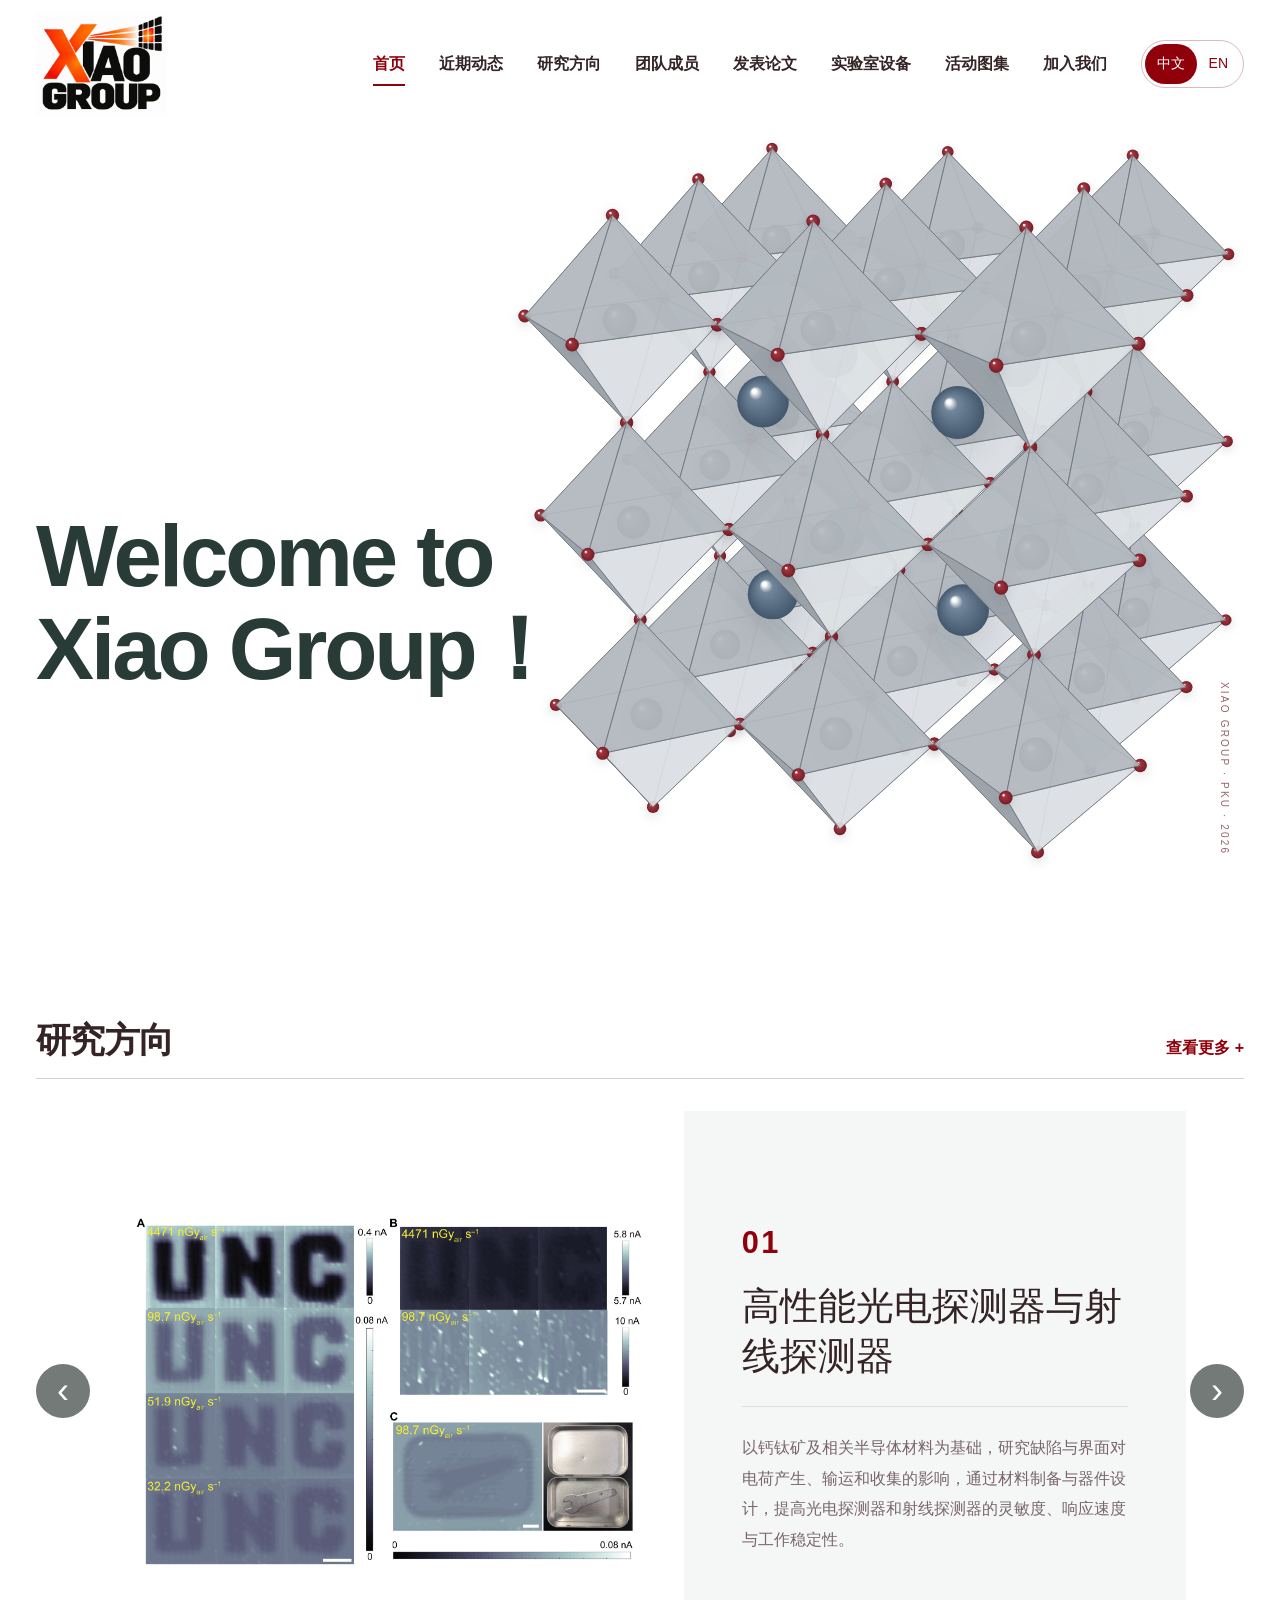
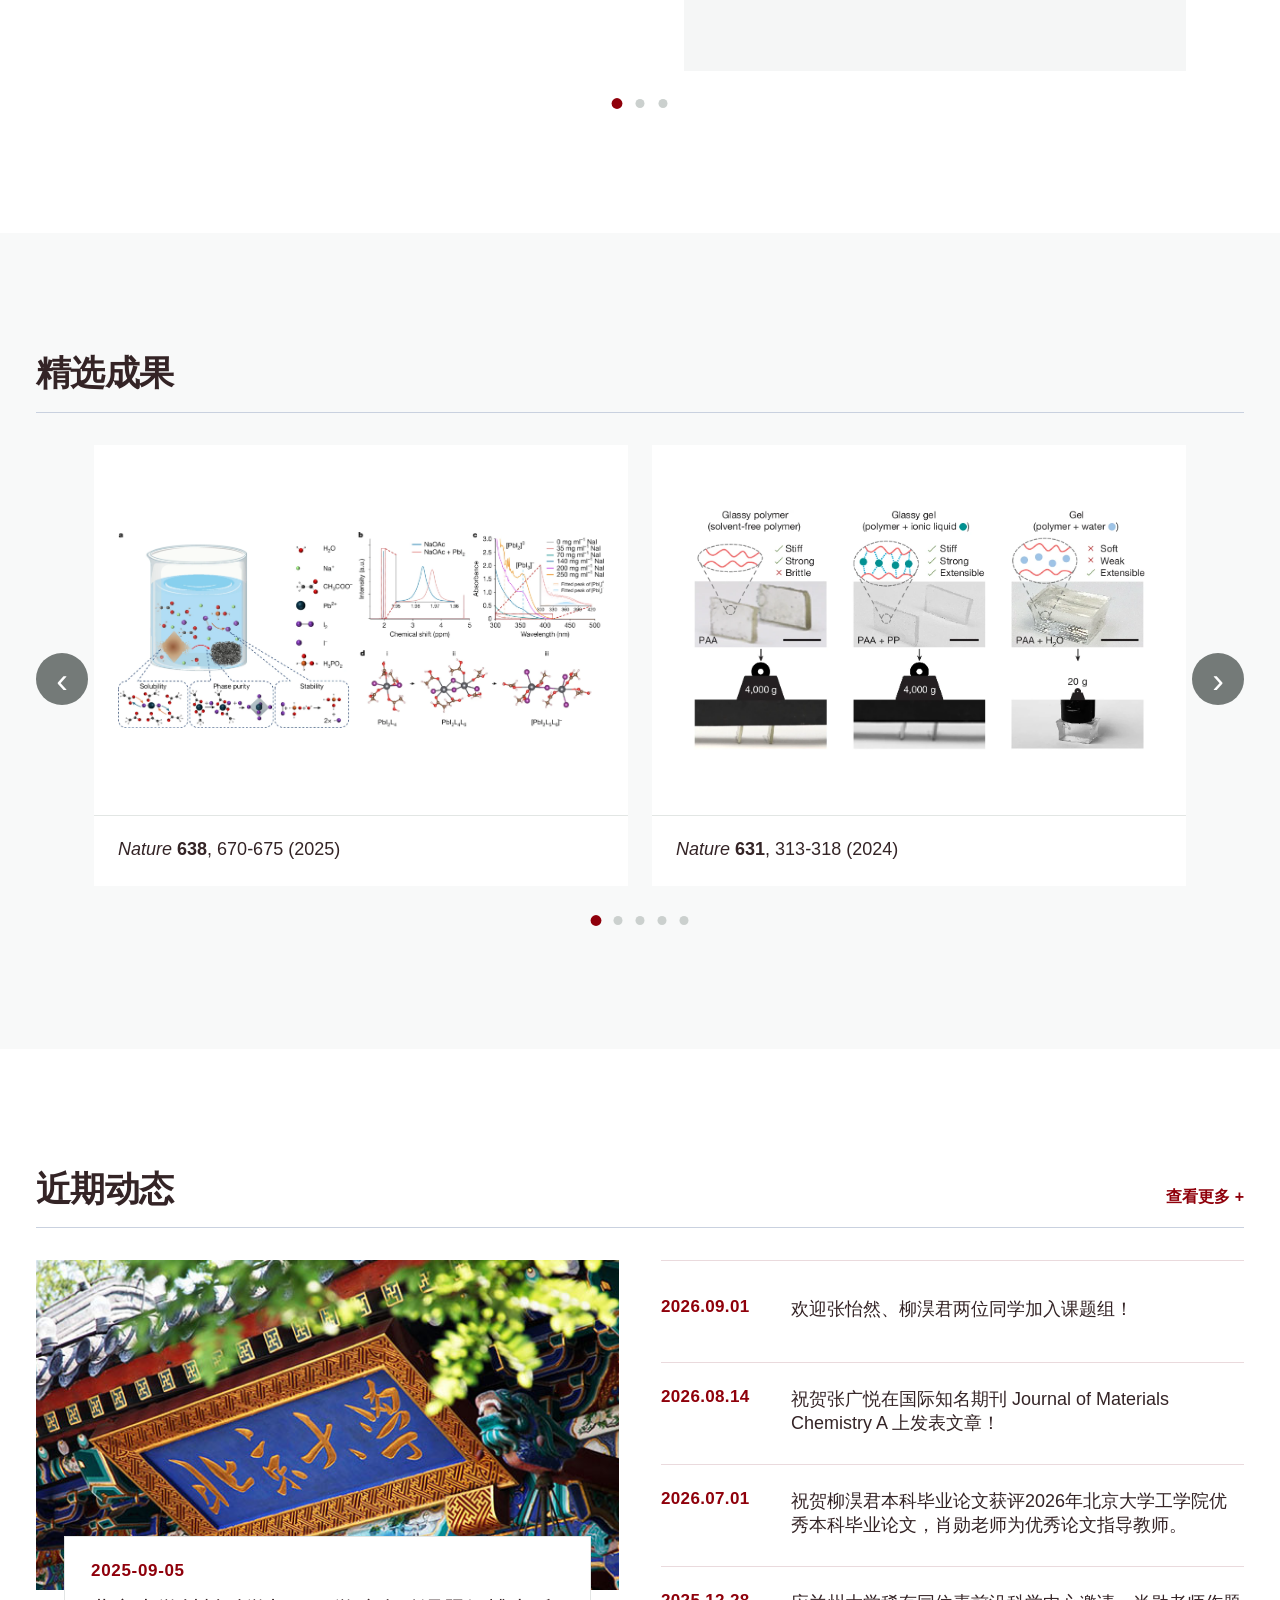
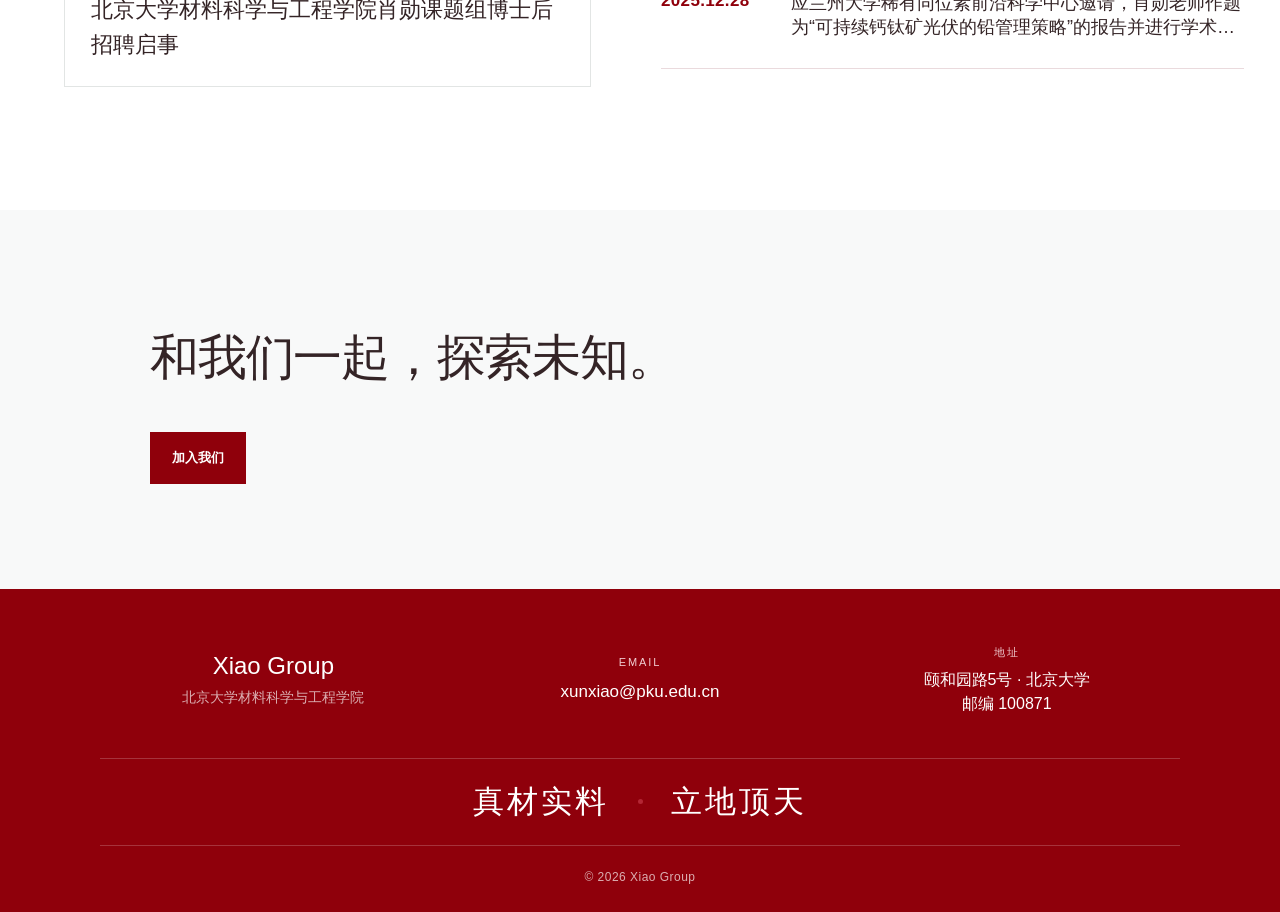
==== commit 3a784010: "更新课题组网站内容和图片" ====
--- a/index.html
+++ b/index.html
@@ -9,16 +9,13 @@
 </head>
 <body class="home-page">
   <section class="hero" id="home">
-    <div class="energy-hero" aria-hidden="true">
-      <canvas class="energy-animation" id="energyAnimation"></canvas>
-    </div>
-    <div class="hero-photons" aria-hidden="true"><i></i><i></i><i></i><i></i></div>
+    <div class="energy-hero" aria-hidden="true"><canvas class="energy-animation" id="energyAnimation"></canvas></div>
     <header><div class="wrap nav">
-      <a class="brand" href="#home"><span class="mark">X</span><span><strong>Xiao Group</strong><small>Peking University</small></span></a>
+      <a class="brand" href="#home"><img class="brand-logo" src="assets/xiao-group-logo-v3.png" alt="Xiao Group" width="1600" height="1272"></a>
       <nav id="nav" aria-label="主导航"></nav>
       <div class="lang" role="group" aria-label="语言选择"><button type="button" data-language="zh">中文</button><button type="button" data-language="en">EN</button></div>
     </div></header>
-    <div class="wrap hero-content"><div><h1 id="heroTitle"></h1></div></div>
+    <div class="wrap hero-content"><div><h1 class="hero-welcome">Welcome to<br>Xiao Group！</h1></div></div>
     <span class="hero-index">XIAO GROUP · PKU · 2026</span>
   </section>
 
--- a/style.css
+++ b/style.css
@@ -165,7 +165,10 @@
 @media(max-width:900px){.recruit-brief .recruit-layout,.join-details .details-layout{grid-template-columns:1fr;gap:48px}.values-art{min-height:0}.values-wheel{width:min(390px,88vw)}.campus-map{width:100%;max-width:680px}.campus-map img{height:380px}}
 @media(max-width:520px){.recruit-brief .position-list article{grid-template-columns:64px 1fr;gap:16px}.values-wheel{width:310px}.values-wheel span{width:152px;height:152px;font-size:15px}.values-wheel span:nth-child(1){left:79px}.values-wheel span:nth-child(2){top:79px}.values-wheel span:nth-child(3){left:79px}.values-wheel span:nth-child(4){top:79px}.campus-map img{height:280px}.campus-map figcaption{font-size:15px}}
 .values-wheel span:nth-child(1){z-index:5}.values-wheel span:nth-child(2){z-index:4}.values-wheel span:nth-child(3){z-index:3}.values-wheel span:nth-child(4){z-index:2}
-.campus-map{background:transparent;border:0}.campus-map figcaption{padding:14px 0 0;background:transparent;border:0}
+.campus-map{background:transparent;border:0}.campus-map figcaption{padding:14px 0 0;background:transparent;border:0;text-align:center}
+.join-details .details-layout{grid-template-columns:repeat(2,minmax(0,1fr))}
+.join-details .campus-map img{object-fit:contain}
+@media(max-width:900px){.join-details .details-layout{grid-template-columns:1fr}.join-details .campus-map{margin-inline:auto}}
 .values-wheel span:nth-child(1),.values-wheel span:nth-child(2),.values-wheel span:nth-child(3),.values-wheel span:nth-child(4){z-index:auto}.values-wheel span:nth-child(1):after{content:"";position:absolute;inset:-1px;border-radius:50%;pointer-events:none;z-index:10;background:linear-gradient(145deg,rgba(220,242,235,.98),rgba(169,214,201,.9));border:1px solid rgba(255,255,255,.72);clip-path:polygon(0 38%,62% 38%,62% 100%,0 100%)}
 .values-wheel span:nth-child(1):after{content:none}.values-wheel i{display:block;position:absolute;z-index:10;left:100px;top:0;width:190px;height:190px;border-radius:50%;pointer-events:none;background:linear-gradient(145deg,rgba(220,242,235,.98),rgba(169,214,201,.9));clip-path:polygon(0 52%,48% 52%,48% 100%,0 100%)}
 @media(max-width:520px){.values-wheel i{left:79px;width:152px;height:152px}}
@@ -370,7 +373,7 @@
 /* Gallery cards match publication-card framing */
 .gallery-grid{align-items:stretch}
 .gallery-card{display:flex;flex-direction:column;height:100%;border:2px solid #e0c9cd;border-radius:18px;overflow:hidden;transition:transform .28s,box-shadow .28s,border-color .28s}
-.gallery-copy{flex:1;padding:20px 22px;border-bottom:0}
+.gallery-copy{flex:1;grid-template-columns:1fr;gap:10px;align-content:start;justify-items:center;text-align:center;padding:20px 22px;border-bottom:0}
 .gallery-card:hover{transform:translateY(-6px);border-color:#d3a3aa;box-shadow:0 18px 42px rgba(111,0,8,.1)}
 .gallery-card:hover .gallery-photo{transform:none}
 @media(max-width:650px){.gallery-copy{padding:18px 20px}}
@@ -555,4 +558,46 @@
 .home-page .featured .section-head h2,
 .home-page .news-home-head h2{max-width:none;margin:0;font:600 clamp(28px,2.7vw,38px)/1.2 var(--sans);letter-spacing:-.02em;text-align:left}
 .home-page .featured,.home-page .join{background:#f8f9f9}
+.home-page #joinHeading{font-family:"Microsoft YaHei","微软雅黑",sans-serif;font-weight:400;font-size:clamp(32px,3.8vw,54px);line-height:1.25}
+/* Crop the original travel portrait in its frame, preserving the source photo. */
+.xiao-portrait-frame{display:block;overflow:hidden;width:100%;aspect-ratio:3/4;flex-shrink:0}
+.pi-card .xiao-portrait-frame{width:270px}
+.pi-card .pi-photo-link .xiao-portrait-frame img,
+#profile .profile-lead .xiao-portrait-frame img{display:block;width:100%;height:100%;min-height:0;object-fit:cover!important;object-position:center!important;transform:none!important;transform-origin:center;padding:0}
+#profile:not(.student-profile) .profile-lead>div:first-child:has(.xiao-portrait-frame){height:auto;align-self:start}
+@media(max-width:850px){#profile .xiao-portrait-frame{max-width:360px;margin:auto}}
+@media(max-width:600px){.pi-card .xiao-portrait-frame{width:230px}}
 @media(max-width:650px){.home-page .research-home-head,.home-page .featured .section-head,.home-page .news-home-head{margin-bottom:24px;padding-bottom:13px}.home-page .research-home-head h2,.home-page .featured .section-head h2,.home-page .news-home-head h2{font-size:27px}}
+
+/* Uniform white homepage opening. */
+.home-page .hero,.home-page .energy-hero{background:#fff}
+.home-page .energy-hero:after{display:none}
+.home-page .hero>header{background:#fff}
+.home-page .hero>header.past-hero{background:#fff}
+
+
+.home-page .hero-content h1.hero-welcome{max-width:58%;font-size:clamp(40px,4.5vw,70px);line-height:1.18;letter-spacing:-.025em;text-shadow:none}
+@media(max-width:650px){.home-page .hero-content h1.hero-welcome{max-width:72%;font-size:clamp(30px,7vw,42px)}}
+
+html[data-lang='en'] .recruitment-article[data-en]{display:block}
+html[data-lang='en'] .recruitment-article>header h1{white-space:normal;font-size:clamp(25px,2.7vw,34px);line-height:1.4}
+html[data-lang='en'] .recruitment-article p{text-align:left}
+
+/* Lower-left greeting with a fixed, photoexcited lattice. */
+.home-page .hero-content{align-items:flex-end;padding-top:0;padding-bottom:205px;pointer-events:none}
+.home-page .hero-content h1.hero-welcome{max-width:65%;font-size:clamp(58px,6.8vw,106px);font-weight:700;line-height:1.06;letter-spacing:-.035em;color:#283b36;margin:0}
+@media(max-width:650px){.home-page .hero-content{padding-bottom:132px}.home-page .hero-content h1.hero-welcome{max-width:100%;font-size:clamp(42px,9.7vw,64px)}}
+html[data-lang="en"] .home-page .news-list{height:auto;overflow:hidden}
+html[data-lang="en"] .home-page .news-track{will-change:transform}
+html[data-lang="en"] .home-page .news-item{height:auto;min-height:102px;align-items:start}
+html[data-lang="en"] .home-page .news-item>div{min-width:0}
+html[data-lang="en"] .home-page .news-item h3{display:block;-webkit-line-clamp:unset;overflow:visible;overflow-wrap:break-word;line-height:1.5}
+@media(max-width:650px){html[data-lang="en"] .home-page .news-item{grid-template-columns:1fr;gap:8px;min-height:0;padding:18px 0}}
+
+.join-details .campus-map figcaption{font-weight:700}
+
+/* Shared transparent group wordmark. */
+.brand{flex-shrink:0;gap:0}.brand .brand-logo{width:auto;height:104px;display:block;object-fit:contain}
+@media(max-width:1150px){.brand .brand-logo{width:auto;height:98px}}
+@media(max-width:760px){.brand .brand-logo{width:auto;height:82px}}
+@media(max-width:380px){.brand .brand-logo{width:auto;height:76px}}
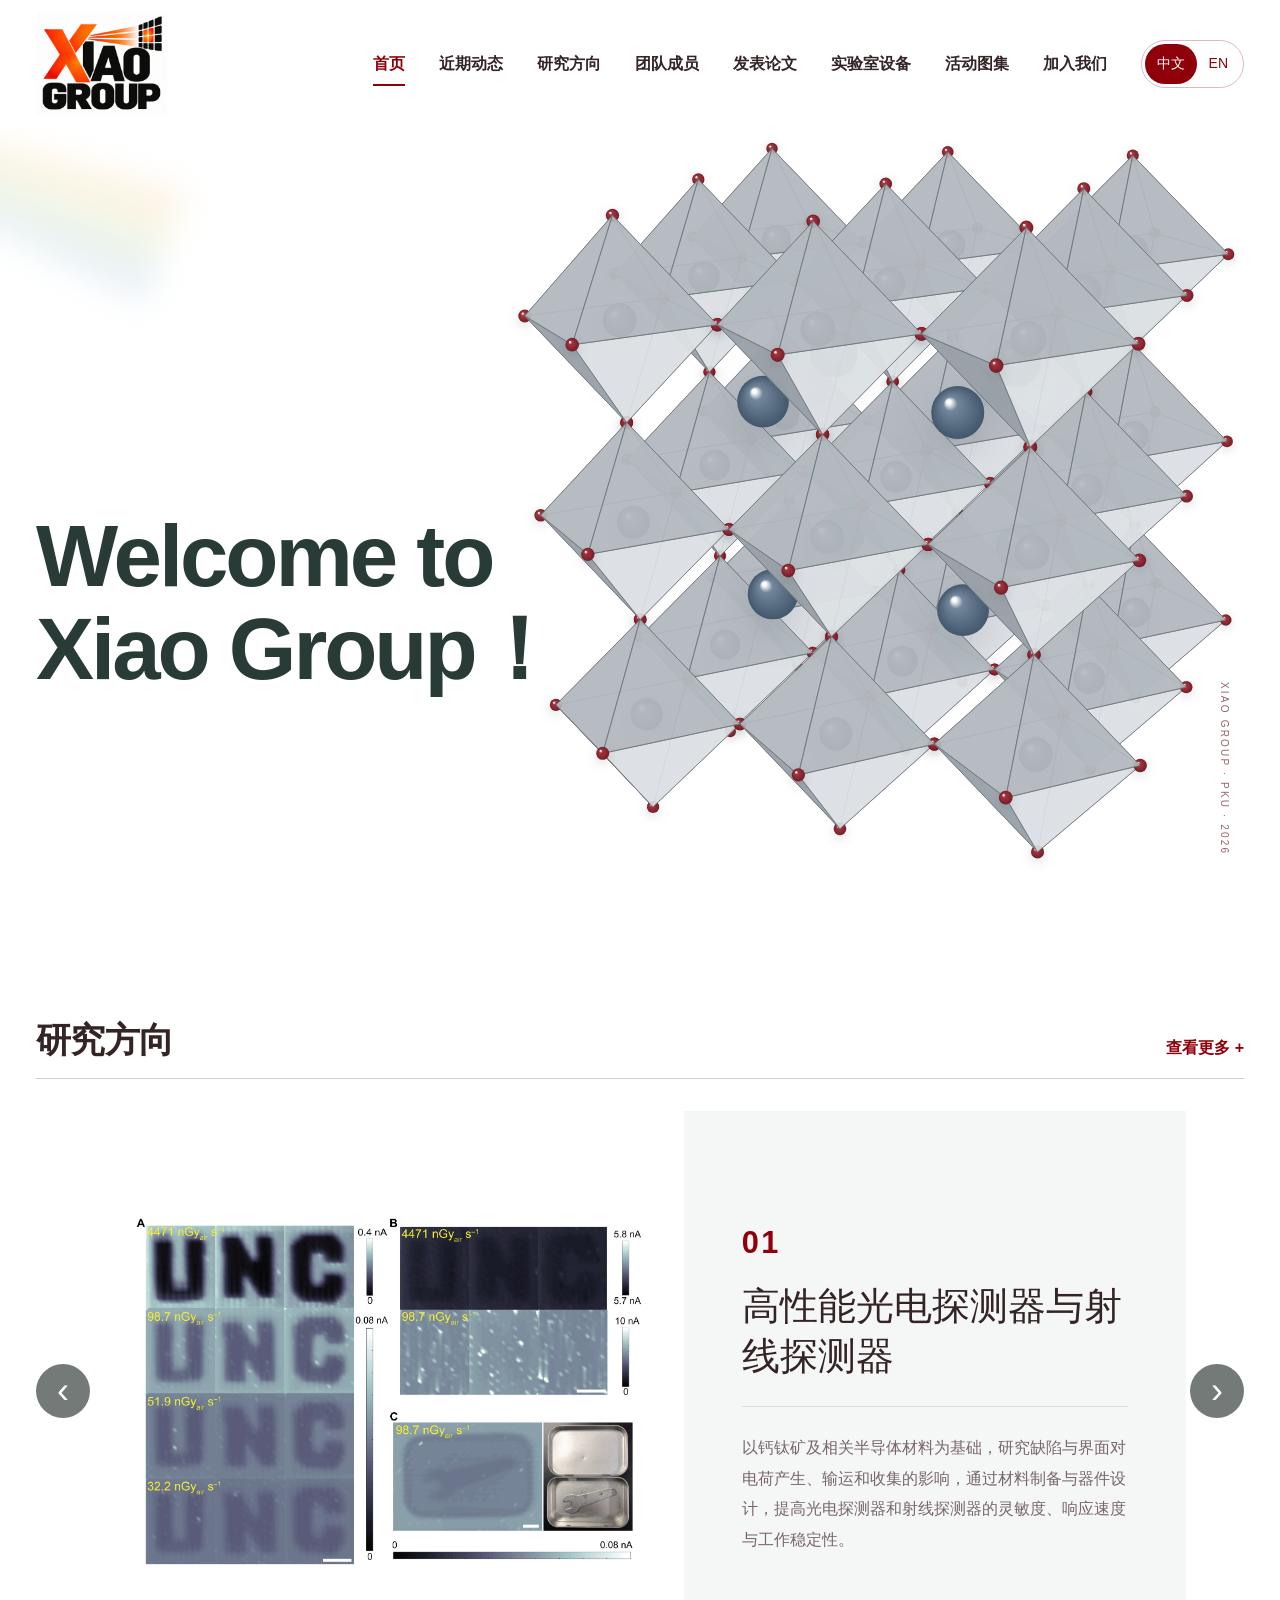
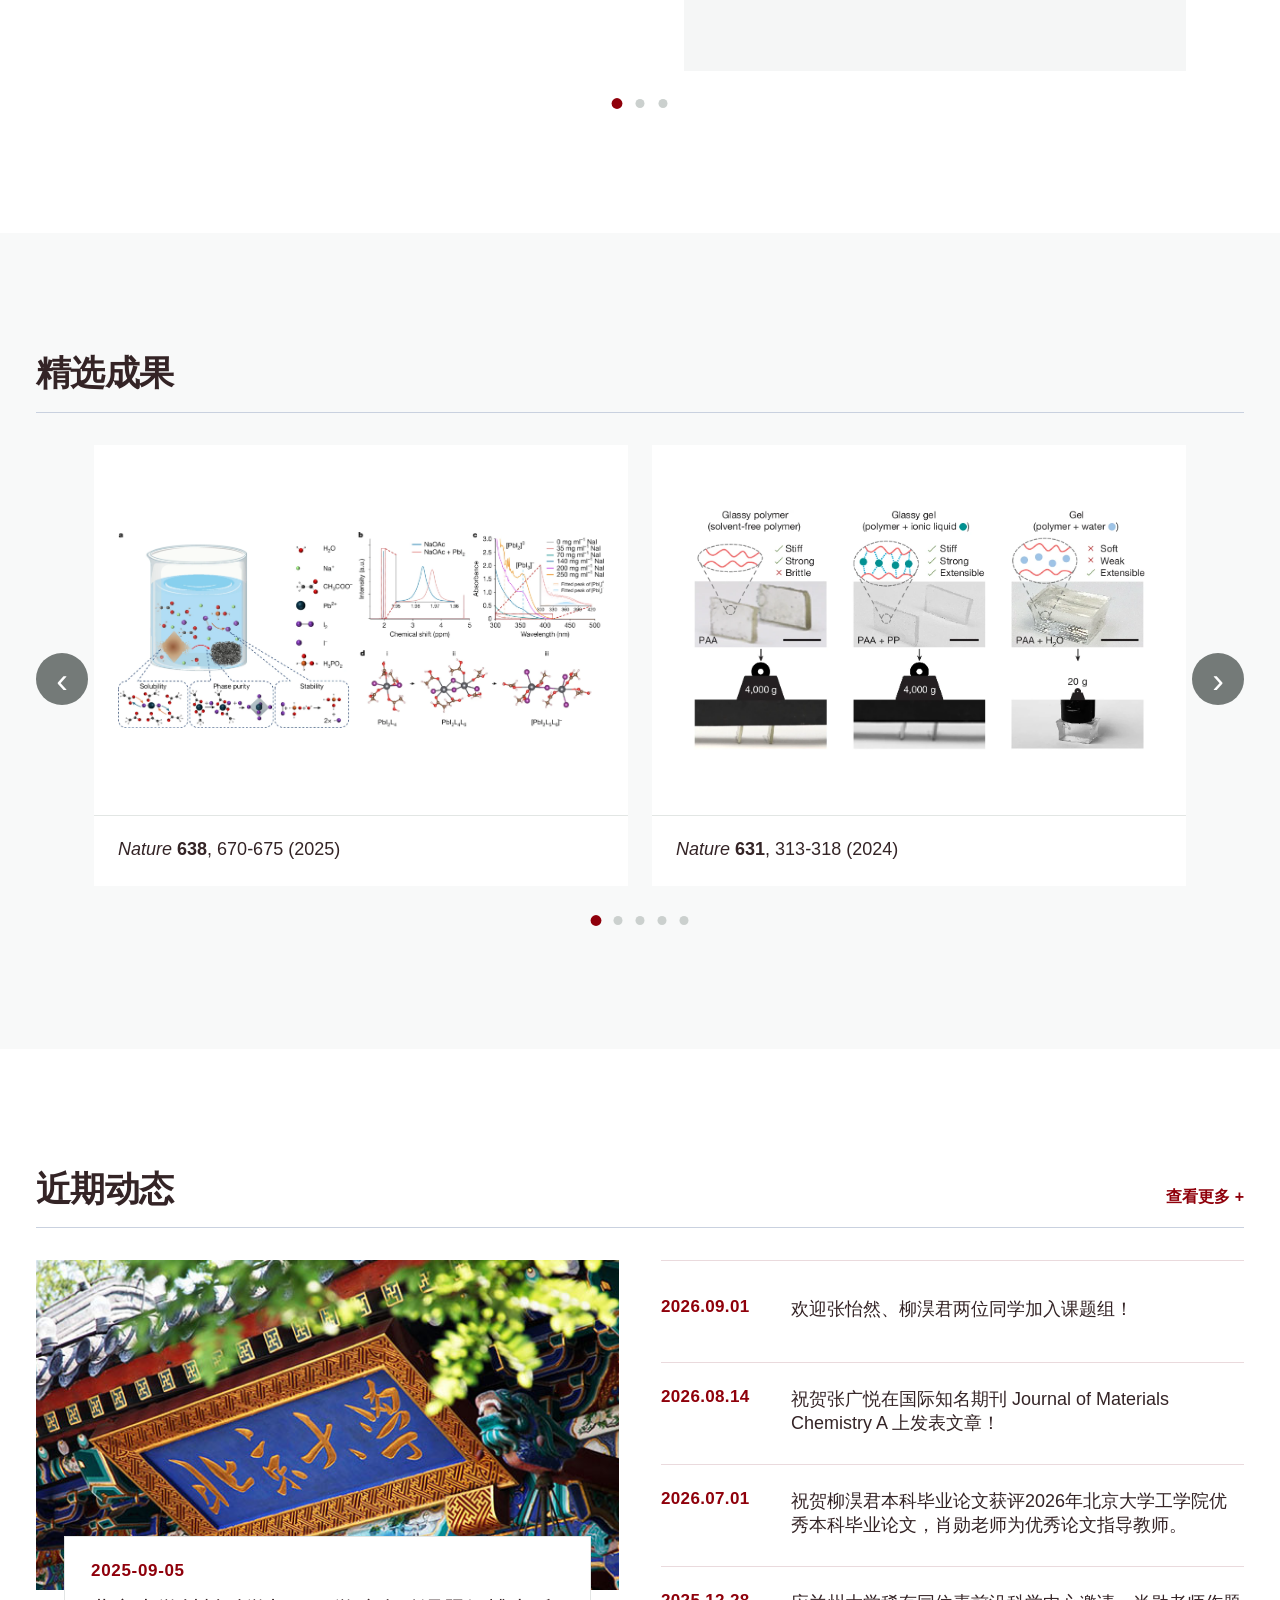
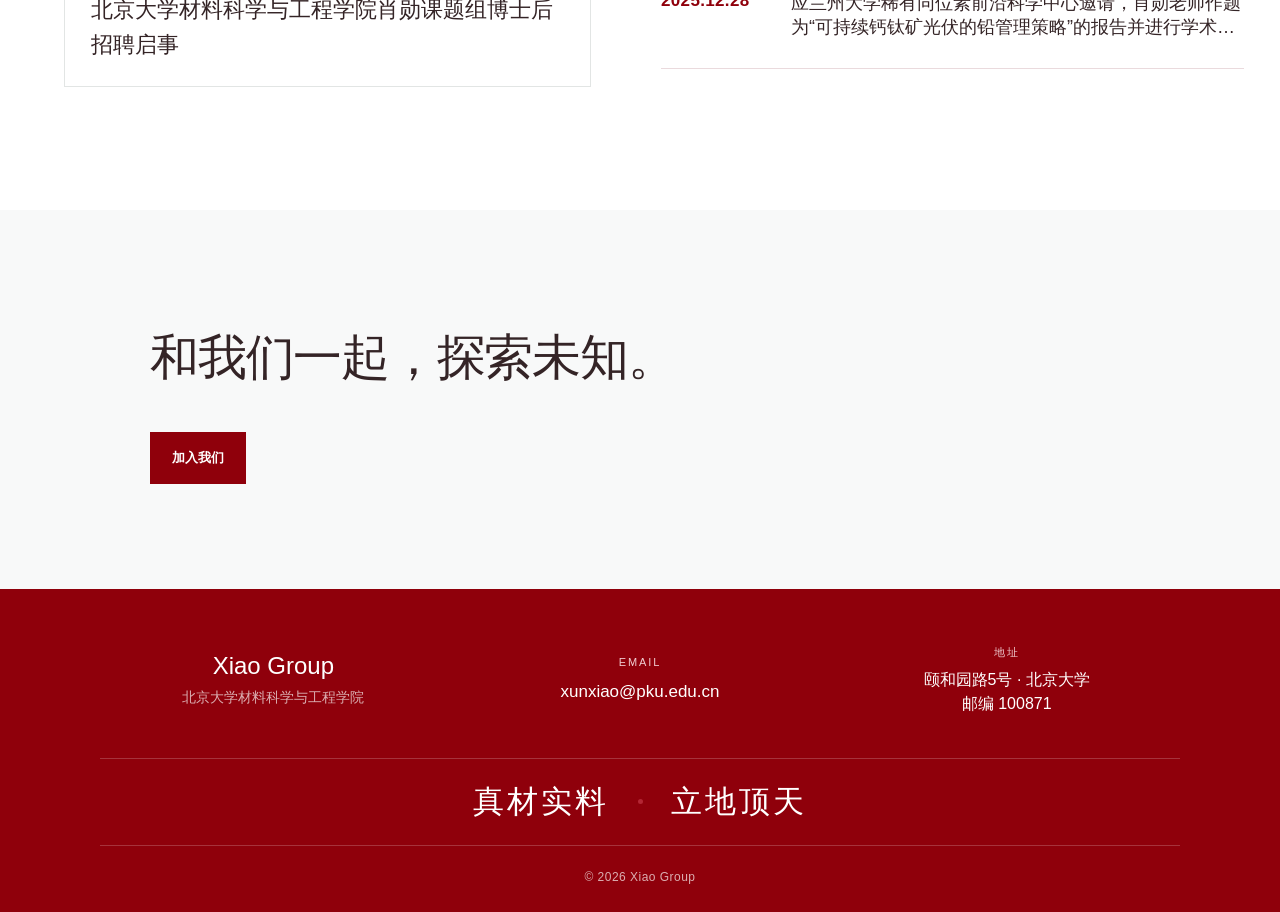
==== commit 95214342: "Update index.html" ====
--- a/index.html
+++ b/index.html
@@ -6,6 +6,7 @@
   <meta name="description" content="北京大学肖勋课题组">
   <title>北京大学肖勋课题组｜Xiao Group</title>
   <link rel="stylesheet" href="style.css">
+  <meta name="msvalidate.01" content="948DA5B9A52A898B25F12C4381811BE3" />
 </head>
 <body class="home-page">
   <section class="hero" id="home">
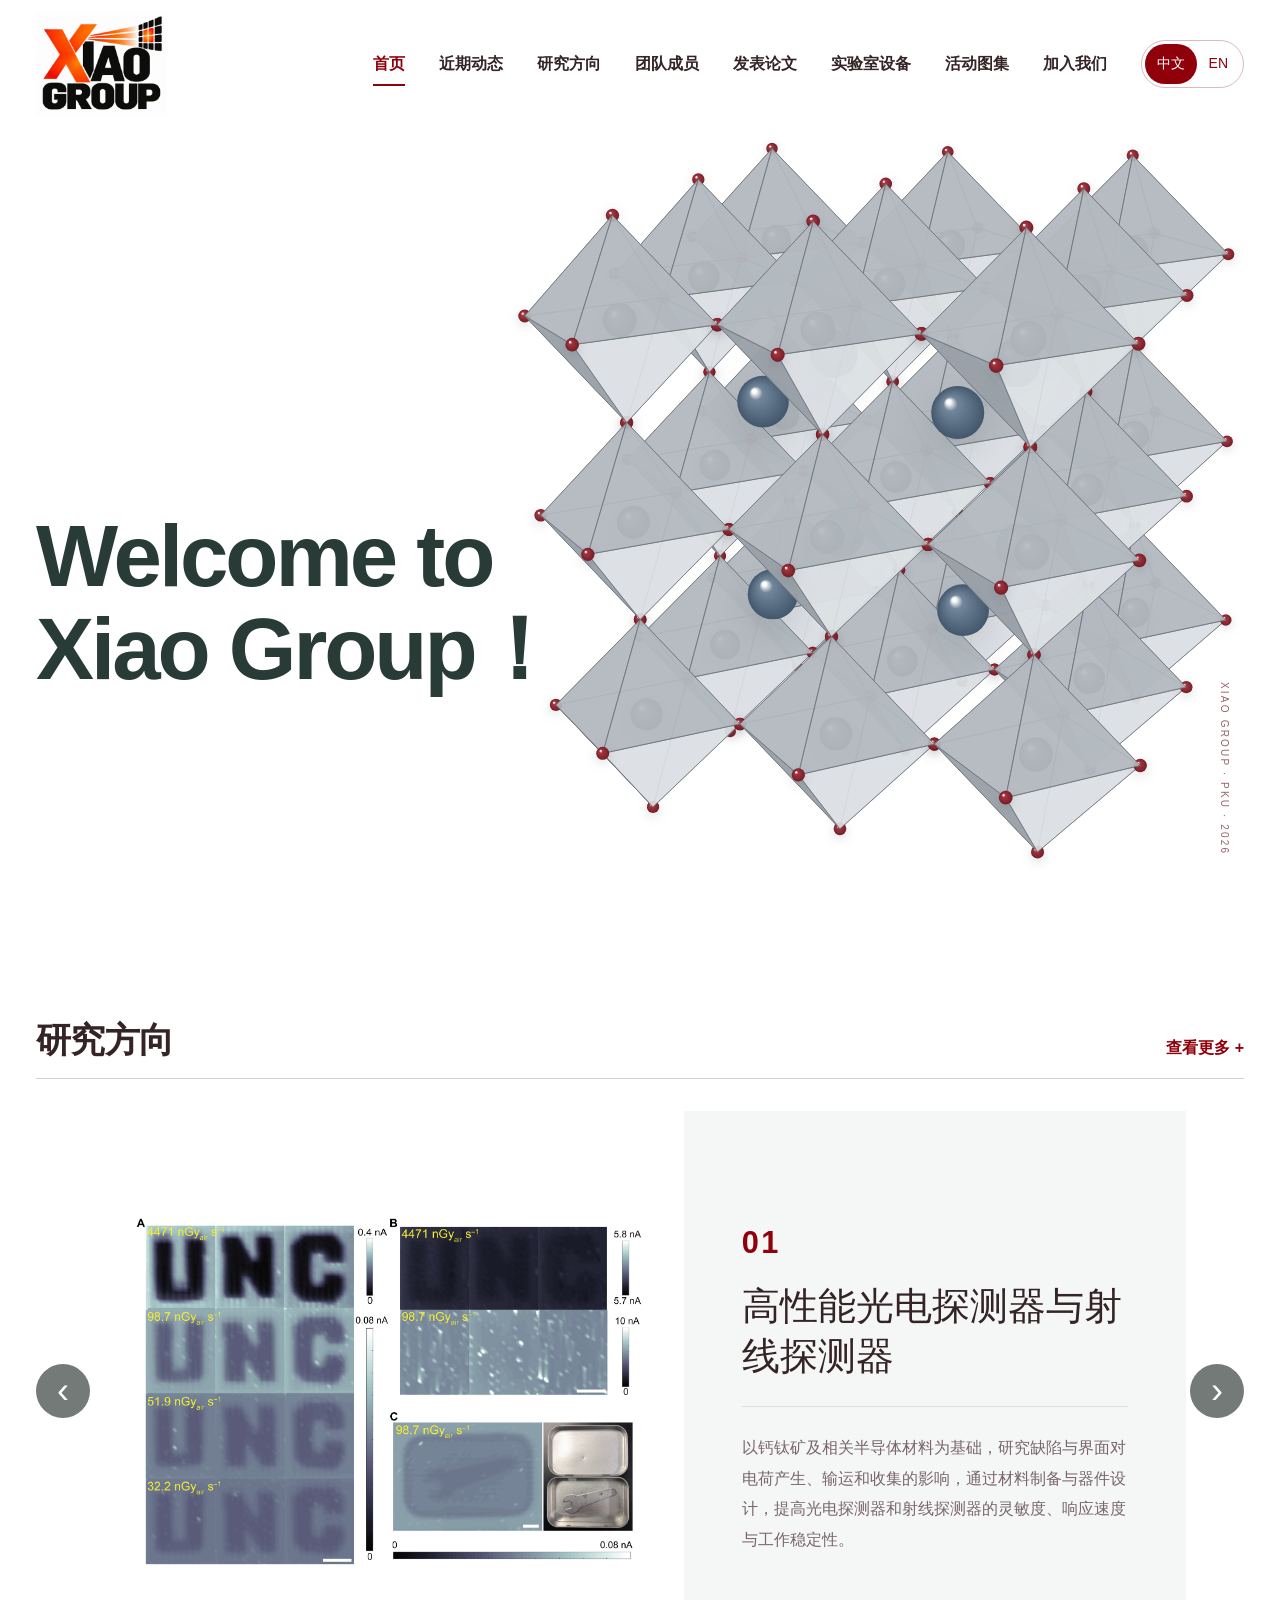
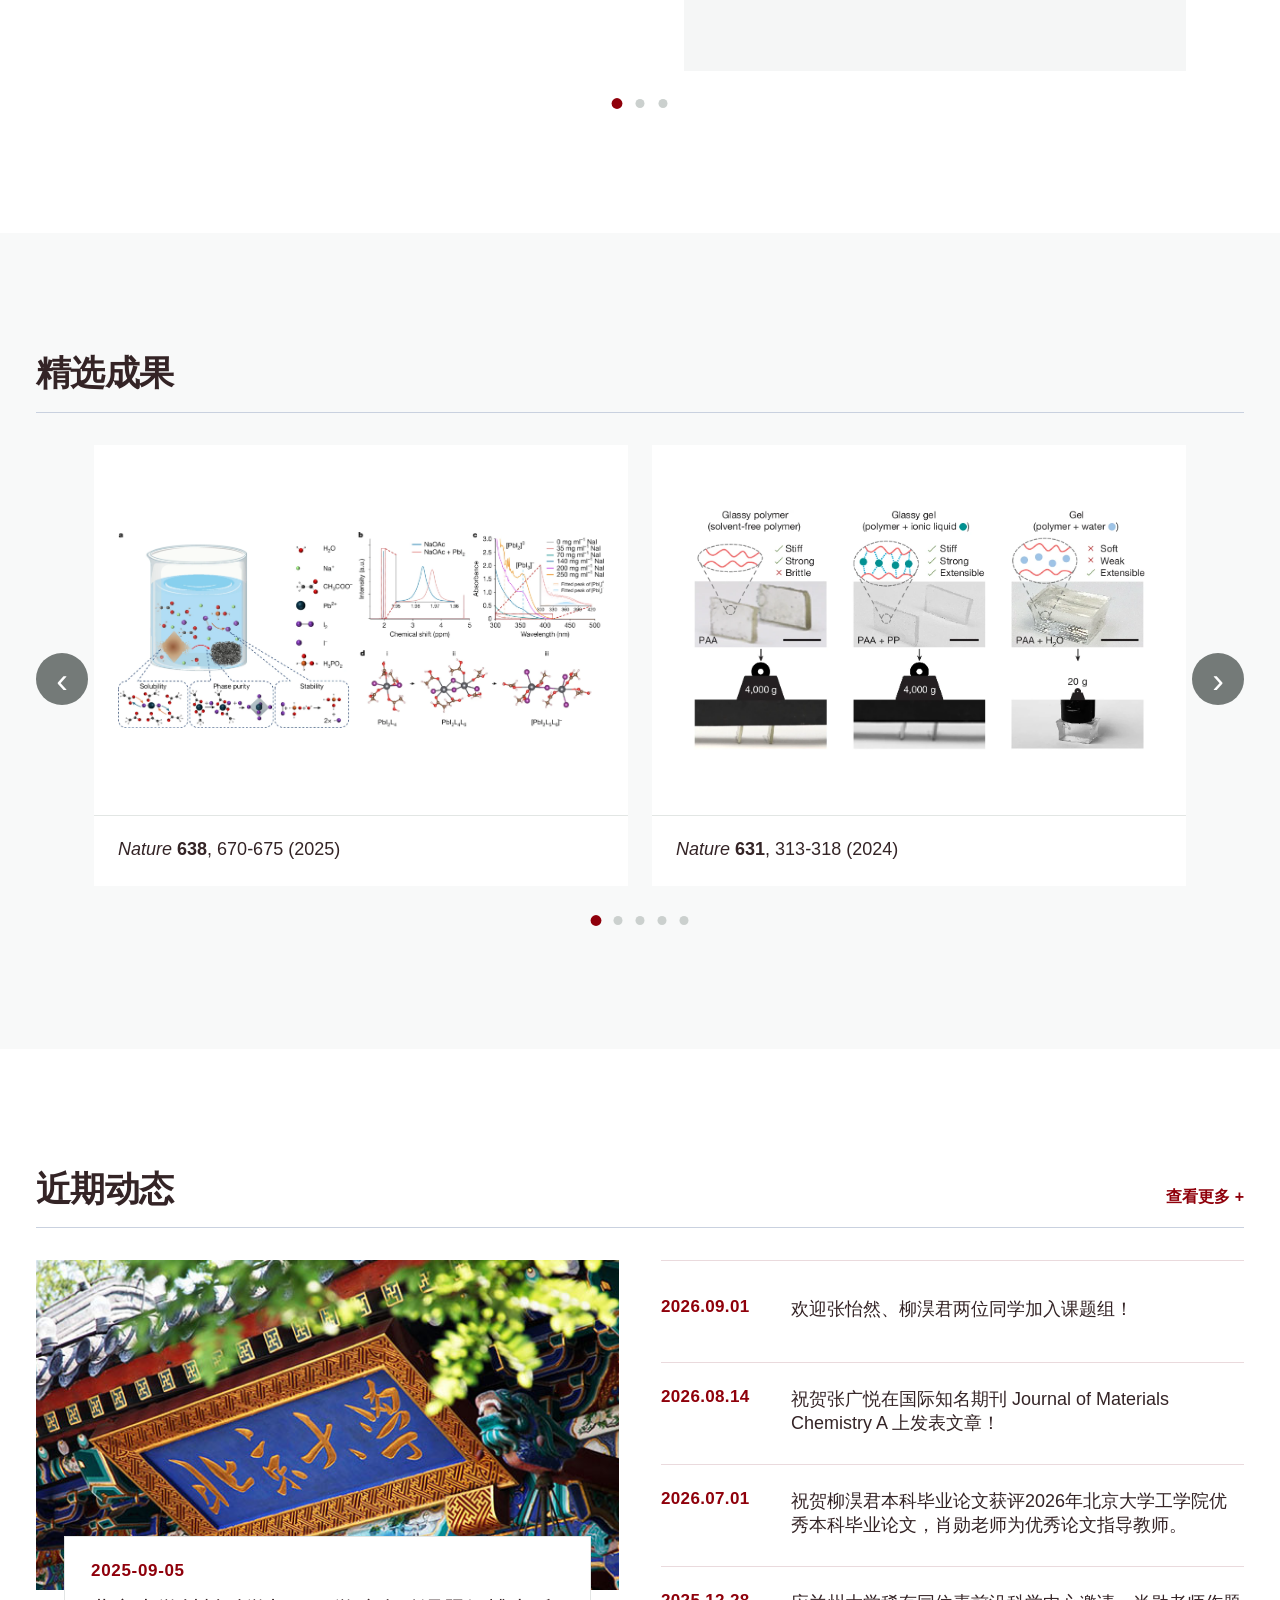
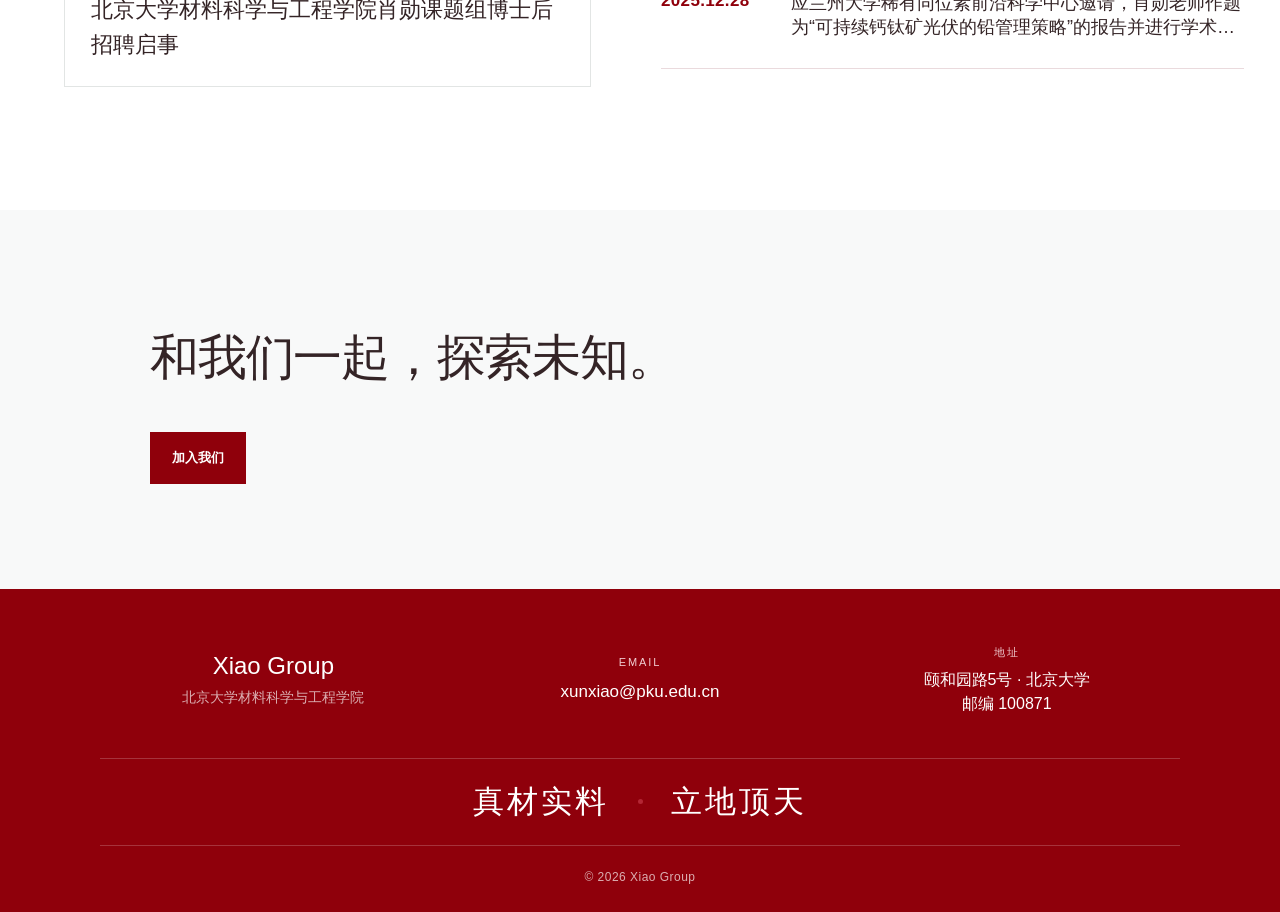
==== commit acfb31bd: "Update index.html" ====
--- a/index.html
+++ b/index.html
@@ -6,8 +6,8 @@
   <meta name="description" content="北京大学肖勋课题组">
   <title>北京大学肖勋课题组｜Xiao Group</title>
   <link rel="stylesheet" href="style.css">
-  <meta name="msvalidate.01" content="948DA5B9A52A898B25F12C4381811BE3" />
 </head>
+<meta name="msvalidate.01" content="948DA5B9A52A898B25F12C4381811BE3" />
 <body class="home-page">
   <section class="hero" id="home">
     <div class="energy-hero" aria-hidden="true"><canvas class="energy-animation" id="energyAnimation"></canvas></div>
